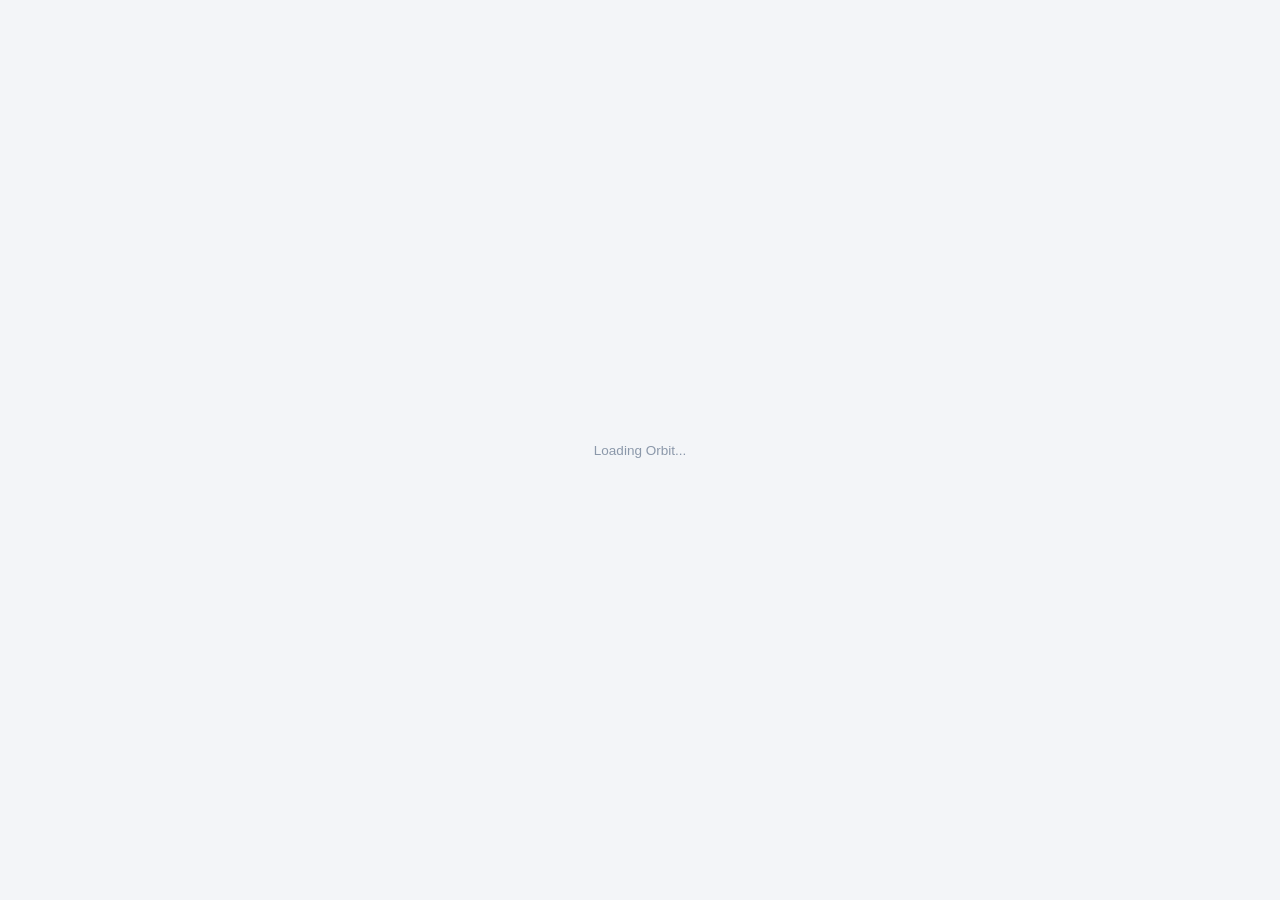
==== index.html @ 37dd054b "Cache: load JS/CSS via per-load timestamp so deploys are never stale The zone Browser Cache TTL puts" ====
<!DOCTYPE html>
<html lang="en">
<head>
  <meta charset="utf-8">
  <meta name="viewport" content="width=device-width, initial-scale=1">
  <title>Orbit - Spacework ERP</title>
  <!-- app.css loaded with a per-load cache-buster (index.html is served no-cache,
       so this always pulls the latest CSS even behind the zone's 4h asset TTL) -->
  <script>document.write('<link rel="stylesheet" href="css/app.css?t=' + Date.now() + '">');</script>
  <script src="https://cdn.jsdelivr.net/npm/@supabase/supabase-js@2"></script>
</head>
<body>
  <div id="root"><div class="boot">Loading Orbit...</div></div>
  <script>
    (function () {
      var t = Date.now();
      var c = document.createElement("script");
      c.src = "config.js?t=" + t;
      c.onload = function () {
        var a = document.createElement("script");
        a.src = "js/app.js?t=" + t;
        document.body.appendChild(a);
      };
      document.body.appendChild(c);
    })();
  </script>
</body>
</html>
---- css/app.css ----
:root{
  --bg:#f3f5f8;--panel:#fff;--panel2:#f7f9fc;--ink:#152030;--ink2:#556172;--ink3:#8b98aa;
  --line:#e4e9f0;--accent:#1f5fbf;--accent2:#0d3b83;--accent-soft:#e8f0fb;
  --good:#1f9d63;--good-s:#e7f6ee;--warn:#c58217;--warn-s:#fbf0da;--bad:#c0392b;--bad-s:#fbe7e5;--slate:#64748b;--slate-s:#eef1f5;
  --mono:"SF Mono","Cascadia Code","Consolas",ui-monospace,monospace;
  --ui:"Segoe UI",-apple-system,BlinkMacSystemFont,"Helvetica Neue",Arial,sans-serif;
  --sh:0 1px 2px rgba(16,32,46,.05),0 8px 22px rgba(16,32,46,.07);
  --app:#7c3aed;--app2:#5b21b6;         /* current app color, set by JS */
}
@media (prefers-color-scheme:dark){:root{
  --bg:#0c1016;--panel:#141a23;--panel2:#0f151d;--ink:#e6ebf2;--ink2:#9db0c4;--ink3:#63718a;
  --line:#232c39;--accent:#5b9bf0;--accent2:#3a6fce;--accent-soft:#15233a;
  --good:#3ec483;--good-s:#112720;--warn:#e0a53a;--warn-s:#291f12;--bad:#e5695b;--bad-s:#2a1513;--slate:#8595a9;--slate-s:#1a212b;
  --sh:0 1px 2px rgba(0,0,0,.3),0 10px 28px rgba(0,0,0,.4);
}}
*{box-sizing:border-box;margin:0;padding:0}
body{font-family:var(--ui);background:var(--bg);color:var(--ink);font-size:13.5px}
.boot{display:grid;place-items:center;height:100vh;color:var(--ink3)}
a{color:var(--accent);text-decoration:none}
button{font-family:inherit}

/* ===== login ===== */
.login{display:grid;place-items:center;min-height:100vh;padding:20px}
.login .card{background:var(--panel);border:1px solid var(--line);border-radius:16px;box-shadow:var(--sh);width:380px;max-width:100%;padding:28px}
.login .logo{width:44px;height:44px;border-radius:12px;background:linear-gradient(135deg,var(--accent),var(--accent2));color:#fff;display:grid;place-items:center;font-weight:800;font-size:20px;margin-bottom:16px}
.login h1{font-size:20px;letter-spacing:-.01em}
.login p.sub{color:var(--ink3);font-size:13px;margin:4px 0 18px}
.login label{font-size:12px;color:var(--ink2);font-weight:600;display:block;margin:12px 0 5px}
.login input{width:100%;padding:10px 12px;border:1px solid var(--line);border-radius:9px;background:var(--panel2);color:var(--ink);font:inherit;font-size:14px}
.login input:focus{outline:none;border-color:var(--accent)}
.login .err{color:var(--bad);font-size:12.5px;margin-top:10px;min-height:16px}
.login .switch{font-size:12.5px;color:var(--ink3);margin-top:14px;text-align:center}
.login .switch a{cursor:pointer}

/* ===== Odoo-style shell ===== */
.o-app{display:grid;grid-template-rows:auto 1fr;height:100vh;overflow:hidden}
.o-navbar{display:flex;align-items:center;height:46px;background:var(--app);color:#fff;padding:0 6px 0 4px;position:relative;z-index:30;box-shadow:0 1px 0 rgba(0,0,0,.08)}
.o-navbar .o-waffle{width:40px;height:46px;display:grid;place-items:center;cursor:pointer;color:#fff;opacity:.95;border:none;background:none}
.o-navbar .o-waffle:hover{background:rgba(255,255,255,.12)}
.o-navbar .o-appname{font-weight:700;font-size:15px;padding:0 12px 0 6px;white-space:nowrap}
.o-menu{display:flex;align-items:stretch;height:100%;gap:0;flex:1;min-width:0;overflow:hidden}
.o-menu .mi{display:flex;align-items:center;gap:5px;height:100%;padding:0 12px;color:#fff;font-size:13.5px;cursor:pointer;white-space:nowrap;border:none;background:none;opacity:.94}
.o-menu .mi:hover{background:rgba(255,255,255,.14);opacity:1}
.o-menu .mi .car{font-size:9px;opacity:.8}
.o-systray{display:flex;align-items:center;gap:6px;margin-left:auto;padding-right:4px}
.o-systray .o-cosel{border:1px solid rgba(255,255,255,.35);background:rgba(255,255,255,.12);color:#fff;border-radius:7px;padding:5px 8px;font:inherit;font-size:12.5px;max-width:200px}
.o-systray .o-cosel option{color:var(--ink)}
.o-ava{width:30px;height:30px;border-radius:50%;background:rgba(255,255,255,.2);color:#fff;display:grid;place-items:center;font-weight:700;font-size:12px;cursor:pointer;border:1px solid rgba(255,255,255,.3)}

/* dropdown menus (app menu + systray) */
.o-dd{position:absolute;top:44px;background:var(--panel);border:1px solid var(--line);border-radius:10px;box-shadow:var(--sh);padding:6px;min-width:210px;z-index:40}
.o-dd .sec{font-size:10.5px;letter-spacing:.08em;text-transform:uppercase;color:var(--ink3);padding:8px 10px 3px;font-weight:700}
.o-dd .it{display:block;width:100%;text-align:left;padding:8px 10px;border-radius:7px;color:var(--ink);font-size:13px;cursor:pointer;border:none;background:none}
.o-dd .it:hover{background:var(--accent-soft);color:var(--accent)}
.o-dd .it.dis{color:var(--ink3);cursor:default}
.o-dd .it.dis:hover{background:none;color:var(--ink3)}
.o-dd .sep{height:1px;background:var(--line);margin:5px 4px}

/* ===== app switcher home ===== */
.o-home{height:100%;overflow:auto;background:var(--bg)}
.o-home-top{display:flex;align-items:center;height:46px;background:var(--panel);border-bottom:1px solid var(--line);padding:0 16px;gap:10px}
.o-home-top .logo{width:26px;height:26px;border-radius:7px;background:linear-gradient(135deg,var(--accent),var(--accent2));color:#fff;display:grid;place-items:center;font-weight:800;font-size:13px}
.o-home-top b{font-size:15px}
.o-grid{display:grid;grid-template-columns:repeat(auto-fill,minmax(132px,1fr));gap:8px 4px;max-width:920px;margin:34px auto;padding:0 20px}
.o-tile{display:flex;flex-direction:column;align-items:center;gap:10px;padding:18px 10px;border-radius:12px;cursor:pointer;text-align:center}
.o-tile:hover{background:var(--panel)}
.o-tile .ic{width:56px;height:56px;border-radius:15px;display:grid;place-items:center;color:#fff;font-size:26px;font-weight:800;box-shadow:var(--sh)}
.o-tile .nm{font-size:13px;font-weight:600;color:var(--ink)}
.o-tile.soon{opacity:.5;cursor:default}
.o-tile.soon:hover{background:none}
.o-tile.soon .nm::after{content:" · soon";color:var(--ink3);font-weight:500}

/* ===== control panel ===== */
.o-view{display:grid;grid-template-rows:auto 1fr;overflow:hidden;height:100%}
.o-cp{display:flex;align-items:center;gap:10px;flex-wrap:wrap;padding:8px 14px;background:var(--panel);border-bottom:1px solid var(--line);min-height:48px}
.o-bc{display:flex;align-items:center;gap:7px;font-size:15px;font-weight:600}
.o-bc .up{color:var(--ink3);font-weight:500;cursor:pointer}
.o-bc .up:hover{color:var(--accent)}
.o-bc .sepc{color:var(--ink3);font-weight:400}
.o-cp .o-new{background:var(--app);border:1px solid var(--app);color:#fff;border-radius:8px;padding:7px 14px;font-weight:600;font-size:13px;cursor:pointer}
.o-cp .o-new:hover{filter:brightness(1.08)}
.o-cp .gap{flex:1}
.o-search{display:flex;align-items:center;gap:6px;background:var(--panel2);border:1px solid var(--line);border-radius:9px;padding:3px 6px 3px 10px;min-width:220px;max-width:440px;flex-wrap:wrap}
.o-search svg{opacity:.5;flex:none}
.o-facet{display:inline-flex;align-items:center;gap:6px;background:var(--accent-soft);color:var(--accent);border-radius:6px;padding:2px 6px;font-size:12px;font-weight:600}
.o-facet .x{cursor:pointer;opacity:.7}
.o-search input{border:none;background:none;color:var(--ink);font:inherit;font-size:13px;padding:5px 2px;flex:1;min-width:80px;outline:none}
.o-filtbtn{display:inline-flex;align-items:center;gap:5px;border:1px solid var(--line);background:var(--panel);color:var(--ink2);border-radius:8px;padding:6px 10px;font-size:12.5px;cursor:pointer;position:relative}
.o-filtbtn:hover{border-color:var(--accent);color:var(--accent)}
.o-pager{display:flex;align-items:center;gap:2px;color:var(--ink2);font-size:12.5px;font-variant-numeric:tabular-nums}
.o-pager button{border:none;background:none;color:var(--ink2);cursor:pointer;padding:4px 6px;border-radius:6px;font-size:14px}
.o-pager button:hover{background:var(--panel2);color:var(--ink)}
.o-vs{display:flex;border:1px solid var(--line);border-radius:8px;overflow:hidden}
.o-vs button{border:none;background:var(--panel);color:var(--ink3);cursor:pointer;padding:6px 9px;font-size:14px;border-left:1px solid var(--line)}
.o-vs button:first-child{border-left:none}
.o-vs button.on{background:var(--accent-soft);color:var(--accent)}

/* ===== list / kanban body ===== */
.o-body{overflow:auto;padding:0}
.o-list{width:100%;border-collapse:collapse;background:var(--panel)}
.o-list th{position:sticky;top:0;background:var(--panel);z-index:1}
.o-list tbody tr{cursor:pointer}
.o-list tbody tr:hover{background:var(--accent-soft)}
.o-grp{background:var(--panel2);font-weight:700;font-size:12px;color:var(--ink2)}
.o-grp td{padding:9px 16px}
.o-grp .cnt{color:var(--ink3);font-weight:500;margin-left:6px}
.o-empty{padding:44px;text-align:center;color:var(--ink3)}
.o-kan{display:grid;grid-template-columns:repeat(auto-fill,minmax(260px,1fr));gap:12px;padding:16px}
.o-card{background:var(--panel);border:1px solid var(--line);border-left:3px solid var(--app);border-radius:10px;padding:13px 15px;box-shadow:var(--sh);cursor:pointer}
.o-card:hover{border-color:var(--accent)}
.o-card .t{font-weight:700;font-size:14px;margin-bottom:3px}
.o-card .r{display:flex;justify-content:space-between;font-size:12.5px;color:var(--ink2);margin-top:5px}

/* ===== form view ===== */
.o-form-bg{overflow:auto;background:var(--bg);padding:16px}
.o-form{max-width:920px;margin:0 auto;background:var(--panel);border:1px solid var(--line);border-radius:12px;box-shadow:var(--sh);overflow:hidden}
.o-statusbar{display:flex;align-items:center;justify-content:space-between;gap:12px;background:var(--panel2);border-bottom:1px solid var(--line);padding:8px 14px}
.o-sb-btns{display:flex;gap:8px;flex-wrap:wrap}
.o-sb-btns button{border:1px solid var(--line);background:var(--panel);color:var(--ink);border-radius:8px;padding:6px 13px;font-weight:600;font-size:13px;cursor:pointer}
.o-sb-btns button.pri{background:var(--app);border-color:var(--app);color:#fff}
.o-sb-btns button.pri:hover{filter:brightness(1.08)}
.o-sb-btns button:hover{border-color:var(--accent)}
.o-stages{display:flex;align-items:center;border:1px solid var(--line);border-radius:8px;overflow:hidden;font-size:12px}
.o-stages .st{padding:6px 14px;color:var(--ink3);background:var(--panel);font-weight:600;border-left:1px solid var(--line)}
.o-stages .st:first-child{border-left:none}
.o-stages .st.on{background:var(--accent-soft);color:var(--accent)}
.o-stages .st.done{color:var(--ink2)}
.o-sheet{padding:22px 26px}
.o-smart{display:flex;gap:10px;flex-wrap:wrap;justify-content:flex-end;margin-bottom:6px}
.o-smart .sb{display:flex;flex-direction:column;align-items:flex-start;border:1px solid var(--line);border-radius:9px;padding:7px 14px;min-width:96px;cursor:pointer;background:var(--panel)}
.o-smart .sb:hover{border-color:var(--accent)}
.o-smart .sb .v{font-weight:700;font-size:15px;font-variant-numeric:tabular-nums}
.o-smart .sb .k{font-size:11.5px;color:var(--ink3)}
.o-ribbon{float:right;background:var(--good-s);color:var(--good);font-weight:800;font-size:12px;letter-spacing:.05em;text-transform:uppercase;padding:5px 12px;border-radius:8px;transform:rotate(2deg)}
.o-ribbon.due{background:var(--warn-s);color:var(--warn)}
.o-title{font-size:26px;font-weight:800;letter-spacing:-.02em;margin:4px 0 18px}
.o-title input{font-size:26px;font-weight:800;border:1px solid var(--line);border-radius:8px;padding:4px 10px;background:var(--panel2);color:var(--ink);width:100%;max-width:360px}
.o-groups{display:grid;grid-template-columns:1fr 1fr;gap:10px 34px;margin-bottom:8px}
.o-fld{display:grid;grid-template-columns:130px 1fr;align-items:center;gap:10px;padding:6px 0;border-bottom:1px dashed var(--line)}
.o-fld label{font-size:12.5px;color:var(--ink2);font-weight:600}
.o-fld .v{font-size:13.5px}
.o-fld input,.o-fld select{width:100%;padding:7px 9px;border:1px solid var(--line);border-radius:8px;background:var(--panel2);color:var(--ink);font:inherit;font-size:13.5px}
.o-fld input:focus,.o-fld select:focus{outline:none;border-color:var(--accent)}
.o-fld input[readonly]{background:transparent;border-color:transparent;padding-left:0}

/* notebook */
.o-nb{margin-top:18px}
.o-nb-tabs{display:flex;gap:2px;border-bottom:2px solid var(--line)}
.o-nb-tabs .tb{padding:9px 16px;cursor:pointer;font-weight:600;font-size:13px;color:var(--ink2);border-bottom:2px solid transparent;margin-bottom:-2px}
.o-nb-tabs .tb:hover{color:var(--ink)}
.o-nb-tabs .tb.on{color:var(--app);border-bottom-color:var(--app)}
.o-nb-pg{padding:14px 2px}
.o-lines{width:100%;border-collapse:collapse}
.o-lines th{font-size:11px;color:var(--ink3);text-transform:uppercase;letter-spacing:.03em;text-align:left;padding:7px 8px;border-bottom:1px solid var(--line)}
.o-lines td{padding:5px 6px;border-bottom:1px solid var(--line);vertical-align:middle}
.o-lines input,.o-lines select{width:100%;padding:6px 7px;border:1px solid transparent;border-radius:7px;background:transparent;color:var(--ink);font:inherit;font-size:13px}
.o-lines input:hover,.o-lines select:hover{border-color:var(--line)}
.o-lines input:focus,.o-lines select:focus{outline:none;border-color:var(--accent);background:var(--panel2)}
.o-lines input.num{text-align:right;font-family:var(--mono)}
.o-lines .del{color:var(--bad);cursor:pointer;border:none;background:none;font-size:16px;line-height:1}
.o-addln{margin-top:8px;color:var(--accent);cursor:pointer;font-size:13px;font-weight:600;background:none;border:none;padding:6px 2px}
.o-tot{display:flex;flex-direction:column;gap:4px;align-items:flex-end;margin-top:12px;font-variant-numeric:tabular-nums}
.o-tot .r{display:flex;gap:26px;font-size:13.5px}
.o-tot .r .k{color:var(--ink2)}
.o-tot .r.tt{font-weight:800;font-size:16px;border-top:1px solid var(--line);padding-top:6px;margin-top:2px}

/* ===== report ===== */
.o-report{max-width:860px;margin:0 auto;background:var(--panel);border:1px solid var(--line);border-radius:12px;box-shadow:var(--sh);padding:22px 26px}
.o-report h1{font-size:20px;letter-spacing:-.01em}
.o-report .sub{color:var(--ink3);font-size:12.5px;margin:3px 0 16px}
.o-rt{width:100%;border-collapse:collapse}
.o-rt td{padding:8px 10px;border-bottom:1px solid var(--line);font-size:13.5px}
.o-rt .sec td{font-weight:700;background:var(--panel2);text-transform:uppercase;font-size:11px;letter-spacing:.04em;color:var(--ink2)}
.o-rt .tot td{font-weight:700;border-top:2px solid var(--line)}
.o-rt .num{font-family:var(--mono);text-align:right;font-variant-numeric:tabular-nums}
.o-rt .cd{color:var(--ink3);font-family:var(--mono);width:70px}

/* ===== reused utilities ===== */
.kpis{display:grid;grid-template-columns:repeat(auto-fit,minmax(170px,1fr));gap:12px;margin-bottom:16px}
.kpi{background:var(--panel);border:1px solid var(--line);border-radius:12px;padding:15px 17px;box-shadow:var(--sh)}
.kpi .l{font-size:12.5px;color:var(--ink2)}
.kpi .n{font-size:23px;font-weight:700;margin-top:6px;font-variant-numeric:tabular-nums}
.card{background:var(--panel);border:1px solid var(--line);border-radius:12px;box-shadow:var(--sh);overflow:hidden}
.card h3{font-size:14px;padding:14px 18px;border-bottom:1px solid var(--line);display:flex;align-items:center;justify-content:space-between}
.num{font-family:var(--mono);font-variant-numeric:tabular-nums;text-align:right}
.muted{color:var(--ink3)}
.badge{display:inline-block;font-size:11px;font-weight:600;padding:2px 8px;border-radius:999px;background:var(--slate-s);color:var(--slate)}
.badge.draft{background:var(--slate-s);color:var(--slate)}
.badge.paid{background:var(--good-s);color:var(--good)}
.badge.partial{background:var(--warn-s);color:var(--warn)}
.badge.unpaid{background:var(--bad-s);color:var(--bad)}
.btn{border:1px solid var(--line);background:var(--panel);color:var(--ink);border-radius:8px;padding:8px 13px;font:inherit;font-weight:600;font-size:13px;cursor:pointer}
.btn:hover{border-color:var(--accent);color:var(--accent)}
.btn.pri{background:var(--app);border-color:var(--app);color:#fff}
.btn.pri:hover{filter:brightness(1.07);color:#fff}
.btn.sm{padding:5px 10px;font-size:12px}

/* dashboard journal cards */
.o-jcards{display:grid;grid-template-columns:repeat(auto-fill,minmax(260px,1fr));gap:14px}
.o-jc{background:var(--panel);border:1px solid var(--line);border-radius:12px;box-shadow:var(--sh);overflow:hidden}
.o-jc .hd{display:flex;align-items:center;justify-content:space-between;padding:12px 16px;background:var(--app);color:#fff}
.o-jc .hd .nm{font-weight:700}
.o-jc .bd{padding:14px 16px}
.o-jc .row{display:flex;justify-content:space-between;font-size:13px;padding:4px 0;color:var(--ink2)}
.o-jc .row b{color:var(--ink);font-variant-numeric:tabular-nums}
.o-jc .lk{display:block;padding:10px 16px;border-top:1px solid var(--line);color:var(--accent);font-size:13px;font-weight:600;cursor:pointer}
.o-jc .lk:hover{background:var(--panel2)}

/* toast */
.toast{position:fixed;bottom:18px;left:50%;transform:translateX(-50%);background:var(--ink);color:var(--bg);padding:10px 16px;border-radius:9px;font-size:13px;box-shadow:var(--sh);z-index:60;opacity:0;transition:opacity .2s}
.toast.on{opacity:1}

@media(max-width:820px){
  .o-menu{overflow-x:auto}
  .o-groups{grid-template-columns:1fr}
  .o-form,.o-report{border-radius:0}
}

/* print / pdf invoice */
.o-print{display:none}
.pinv{max-width:720px;margin:0 auto;color:#111;background:#fff;padding:30px;font-size:13px;font-family:var(--ui)}
.pinv .phead{display:flex;justify-content:space-between;align-items:flex-start;border-bottom:2px solid #111;padding-bottom:14px}
.pinv .pname{font-size:20px;font-weight:800}
.pinv .pmuted{color:#555;font-size:12px;margin-top:4px}
.pinv .pdoc{text-align:right}
.pinv .pdt{font-size:22px;font-weight:800;letter-spacing:.02em;text-transform:uppercase;color:#333}
.pinv .pnum{color:#555;margin-top:4px}
.pinv .pmeta{display:flex;justify-content:space-between;margin:18px 0}
.pinv .pl{font-size:10.5px;text-transform:uppercase;letter-spacing:.05em;color:#888;font-weight:700}
.pinv .pv{font-size:13.5px;font-weight:600}
.pinv .ptab{width:100%;border-collapse:collapse;margin-top:8px}
.pinv .ptab th{text-align:left;font-size:11px;text-transform:uppercase;color:#666;border-bottom:1px solid #999;padding:8px}
.pinv .ptab td{padding:8px;border-bottom:1px solid #e2e2e2}
.pinv .ptab .r{text-align:right}
.pinv .psum{margin-left:auto;width:280px;margin-top:14px}
.pinv .psum .pr{display:flex;justify-content:space-between;padding:5px 0}
.pinv .psum .ptt{font-weight:800;font-size:16px;border-top:2px solid #111;margin-top:4px;padding-top:8px}
.pinv .pfoot{margin-top:30px;border-top:1px solid #ddd;padding-top:10px;color:#888;font-size:11px;text-align:center}
@page{margin:14mm}
@media print{
  body.printing > #root{display:none !important}
  body.printing .o-print{display:block !important}
  body.printing .toast{display:none !important}
}
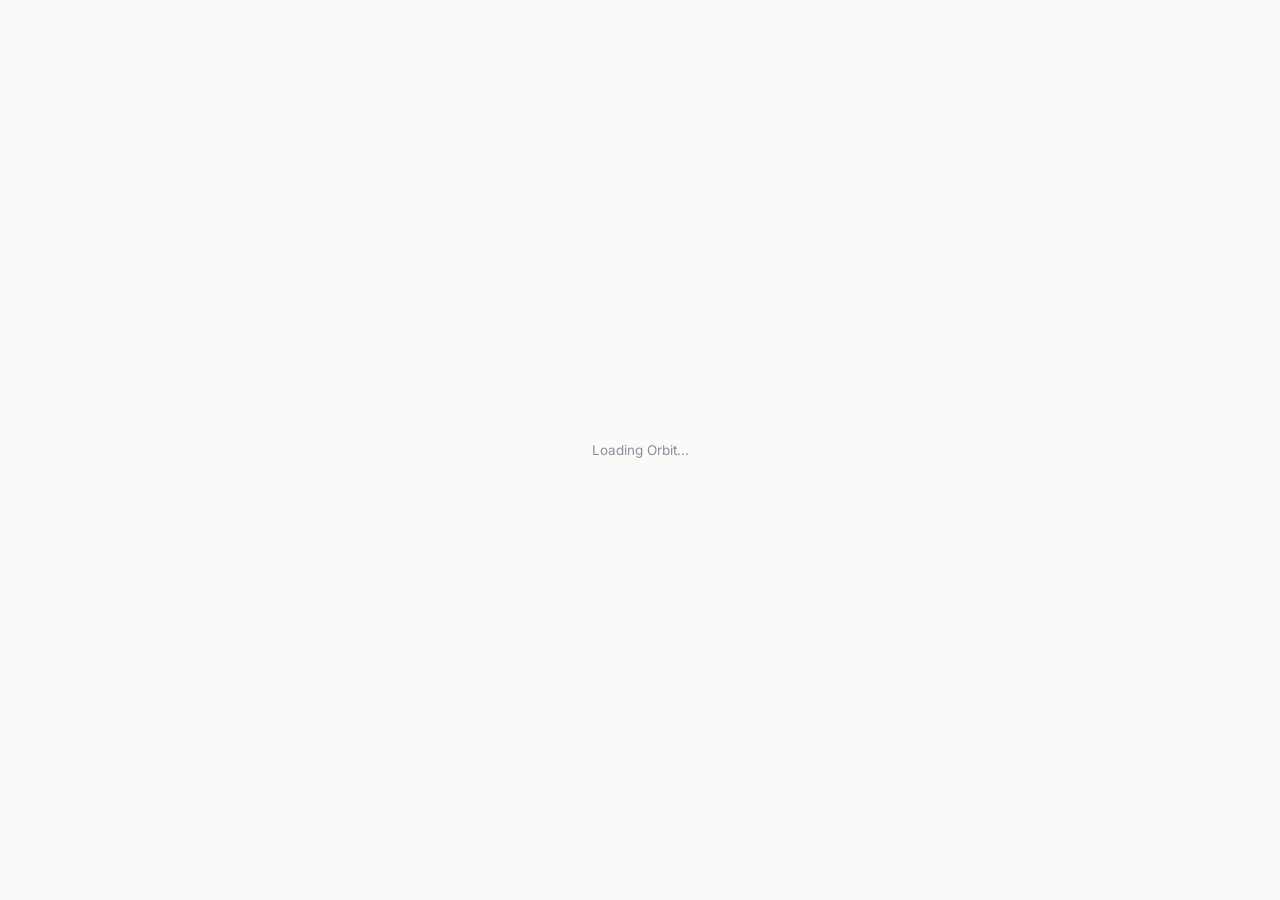
==== commit 023d4b0b: "Brand unification: Space Work theme (default) matching spacework.ai - paper bg, #0A66FF accent, dark" ====
--- a/index.html
+++ b/index.html
@@ -4,6 +4,9 @@
   <meta charset="utf-8">
   <meta name="viewport" content="width=device-width, initial-scale=1">
   <title>Orbit - Spacework ERP</title>
+  <link rel="preconnect" href="https://fonts.googleapis.com">
+  <link rel="preconnect" href="https://fonts.gstatic.com" crossorigin>
+  <link href="https://fonts.googleapis.com/css2?family=Inter:wght@400;500;600;700&family=Space+Grotesk:wght@500;600;700&family=Nunito:wght@400;600;700;800&family=Lora:ital,wght@0,400;0,600;0,700;1,400&display=swap" rel="stylesheet">
   <!-- app.css loaded with a per-load cache-buster (index.html is served no-cache,
        so this always pulls the latest CSS even behind the zone's 4h asset TTL) -->
   <script>document.write('<link rel="stylesheet" href="css/app.css?t=' + Date.now() + '">');</script>
--- a/css/app.css
+++ b/css/app.css
@@ -1,18 +1,61 @@
 :root{
-  --bg:#f3f5f8;--panel:#fff;--panel2:#f7f9fc;--ink:#152030;--ink2:#556172;--ink3:#8b98aa;
-  --line:#e4e9f0;--accent:#1f5fbf;--accent2:#0d3b83;--accent-soft:#e8f0fb;
-  --good:#1f9d63;--good-s:#e7f6ee;--warn:#c58217;--warn-s:#fbf0da;--bad:#c0392b;--bad-s:#fbe7e5;--slate:#64748b;--slate-s:#eef1f5;
+  /* Space Work brand palette (matches spacework.ai) */
+  --bg:#fbfaf8;--panel:#ffffff;--panel2:#f1eee8;--ink:#14161a;--ink2:#5b6472;--ink3:#8a909b;
+  --line:#e4e0d8;--accent:#0a66ff;--accent2:#0a4bc0;--accent-soft:#e8f0ff;
+  --good:#1f9d63;--good-s:#e7f6ee;--warn:#c58217;--warn-s:#fbf0da;--bad:#c0392b;--bad-s:#fbe7e5;--slate:#5b6472;--slate-s:#f1eee8;
   --mono:"SF Mono","Cascadia Code","Consolas",ui-monospace,monospace;
-  --ui:"Segoe UI",-apple-system,BlinkMacSystemFont,"Helvetica Neue",Arial,sans-serif;
-  --sh:0 1px 2px rgba(16,32,46,.05),0 8px 22px rgba(16,32,46,.07);
-  --app:#7c3aed;--app2:#5b21b6;         /* current app color, set by JS */
-}
-@media (prefers-color-scheme:dark){:root{
+  --ui:"Inter",system-ui,-apple-system,"Segoe UI",Roboto,sans-serif;
+  --brand:"Space Grotesk","Inter","Segoe UI",sans-serif;
+  --sh:0 1px 2px rgba(20,22,26,.05),0 14px 40px -20px rgba(20,22,26,.22);
+  --app:#14161a;--app2:#22262e;         /* brand navbar; per-app color set by JS on some themes */
+}
+/* auto dark only when the user hasn't picked an explicit theme (System) */
+@media (prefers-color-scheme:dark){:root:not([data-theme]){
   --bg:#0c1016;--panel:#141a23;--panel2:#0f151d;--ink:#e6ebf2;--ink2:#9db0c4;--ink3:#63718a;
   --line:#232c39;--accent:#5b9bf0;--accent2:#3a6fce;--accent-soft:#15233a;
   --good:#3ec483;--good-s:#112720;--warn:#e0a53a;--warn-s:#291f12;--bad:#e5695b;--bad-s:#2a1513;--slate:#8595a9;--slate-s:#1a212b;
   --sh:0 1px 2px rgba(0,0,0,.3),0 10px 28px rgba(0,0,0,.4);
 }}
+/* ===== preset themes (chosen in Settings > Appearance) ===== */
+:root[data-theme="dark"]{
+  --bg:#0c1016;--panel:#141a23;--panel2:#0f151d;--ink:#e6ebf2;--ink2:#9db0c4;--ink3:#63718a;
+  --line:#232c39;--accent:#5b9bf0;--accent2:#3a6fce;--accent-soft:#15233a;
+  --good:#3ec483;--good-s:#112720;--warn:#e0a53a;--warn-s:#291f12;--bad:#e5695b;--bad-s:#2a1513;--slate:#8595a9;--slate-s:#1a212b;
+  --sh:0 1px 2px rgba(0,0,0,.3),0 10px 28px rgba(0,0,0,.4);
+}
+:root[data-theme="corporate"]{
+  --bg:#eef1f5;--panel:#ffffff;--panel2:#f5f7fa;--ink:#1a2432;--ink2:#4a5768;--ink3:#8793a4;
+  --line:#dde3ec;--accent:#1f4e79;--accent2:#15385a;--accent-soft:#e6edf5;
+  --good:#1f8f5f;--good-s:#e7f4ee;--warn:#b3781a;--warn-s:#f8efdc;--bad:#b23b34;--bad-s:#f7e6e4;--slate:#64748b;--slate-s:#eceff3;
+  --app:#1f4e79;--app2:#15385a;--sh:0 1px 2px rgba(16,32,46,.06),0 8px 22px rgba(16,32,46,.08);
+}
+:root[data-theme="colorful"]{
+  --bg:#f6f4ff;--panel:#ffffff;--panel2:#f3f0fd;--ink:#241a3a;--ink2:#5b5177;--ink3:#8b82a8;
+  --line:#e7e1f7;--accent:#7c3aed;--accent2:#6d28d9;--accent-soft:#efe9fe;
+  --good:#12a150;--good-s:#e4f6ea;--warn:#d97706;--warn-s:#fbeede;--bad:#e11d48;--bad-s:#fbe4ea;--slate:#7c6f9c;--slate-s:#efeaf8;
+  --sh:0 1px 2px rgba(60,40,90,.06),0 10px 26px rgba(80,50,120,.12);
+}
+:root[data-theme="blue"]{
+  --bg:#eef4fc;--panel:#ffffff;--panel2:#f2f7fd;--ink:#12233b;--ink2:#425571;--ink3:#7d90ab;
+  --line:#dbe6f4;--accent:#2563eb;--accent2:#1d4ed8;--accent-soft:#e2ecfd;
+  --good:#1f9d63;--good-s:#e7f6ee;--warn:#c07d17;--warn-s:#f9efda;--bad:#c0392b;--bad-s:#fae7e4;--slate:#5a7093;--slate-s:#e8eef6;
+  --app:#2563eb;--app2:#1d4ed8;--sh:0 1px 2px rgba(20,50,90,.06),0 8px 22px rgba(20,60,120,.10);
+}
+:root[data-theme="pink"]{
+  --bg:#fdf2f7;--panel:#ffffff;--panel2:#fcf1f6;--ink:#3a1f2c;--ink2:#6e4f5e;--ink3:#a8889a;
+  --line:#f5dbe7;--accent:#db2777;--accent2:#be185d;--accent-soft:#fce7f0;
+  --good:#1f9d63;--good-s:#e7f6ee;--warn:#c07d17;--warn-s:#f9efda;--bad:#c0392b;--bad-s:#fae7e4;--slate:#9a7787;--slate-s:#f5e9ef;
+  --app:#db2777;--app2:#be185d;--sh:0 1px 2px rgba(90,20,50,.06),0 8px 22px rgba(150,30,90,.10);
+}
+:root[data-theme="spacework"]{
+  --bg:#fbfaf8;--panel:#ffffff;--panel2:#f1eee8;--ink:#14161a;--ink2:#5b6472;--ink3:#8a909b;
+  --line:#e4e0d8;--accent:#0a66ff;--accent2:#0a4bc0;--accent-soft:#e8f0ff;
+  --good:#1f9d63;--good-s:#e7f6ee;--warn:#c58217;--warn-s:#fbf0da;--bad:#c0392b;--bad-s:#fbe7e5;--slate:#5b6472;--slate-s:#f1eee8;
+  --app:#14161a;--app2:#22262e;--sh:0 1px 2px rgba(20,22,26,.05),0 14px 40px -20px rgba(20,22,26,.22);
+}
+/* brand headings (Space Grotesk) */
+.o-appname,.o-brand,.o-title,.o-home-top b,.o-report h1,.login h1{font-family:var(--brand);letter-spacing:-.01em}
+.o-title input{font-family:var(--brand)}
 *{box-sizing:border-box;margin:0;padding:0}
 body{font-family:var(--ui);background:var(--bg);color:var(--ink);font-size:13.5px}
 .boot{display:grid;place-items:center;height:100vh;color:var(--ink3)}
@@ -22,7 +65,11 @@
 /* ===== login ===== */
 .login{display:grid;place-items:center;min-height:100vh;padding:20px}
 .login .card{background:var(--panel);border:1px solid var(--line);border-radius:16px;box-shadow:var(--sh);width:380px;max-width:100%;padding:28px}
-.login .logo{width:44px;height:44px;border-radius:12px;background:linear-gradient(135deg,var(--accent),var(--accent2));color:#fff;display:grid;place-items:center;font-weight:800;font-size:20px;margin-bottom:16px}
+.login .logo{width:44px;height:44px;border-radius:12px;background:linear-gradient(135deg,var(--accent),var(--accent2));color:#fff;display:grid;place-items:center;font-weight:800;font-size:20px;margin-bottom:16px;font-family:var(--brand)}
+.login .brandrow{display:flex;align-items:center;gap:12px;margin-bottom:18px}
+.login .brandrow .logo{margin-bottom:0}
+.login .wm{font-family:var(--brand);font-weight:700;font-size:18px;line-height:1.15;color:var(--ink)}
+.login .wm span{display:block;font-family:var(--ui);font-weight:600;font-size:12px;color:var(--accent);letter-spacing:.02em;margin-top:1px}
 .login h1{font-size:20px;letter-spacing:-.01em}
 .login p.sub{color:var(--ink3);font-size:13px;margin:4px 0 18px}
 .login label{font-size:12px;color:var(--ink2);font-weight:600;display:block;margin:12px 0 5px}
@@ -96,11 +143,13 @@
 .o-vs button.on{background:var(--accent-soft);color:var(--accent)}
 
 /* ===== list / kanban body ===== */
-.o-body{overflow:auto;padding:0}
+.o-body{overflow:auto;padding:0;background:var(--panel)}
 .o-list{width:100%;border-collapse:collapse;background:var(--panel)}
-.o-list th{position:sticky;top:0;background:var(--panel);z-index:1}
-.o-list tbody tr{cursor:pointer}
+.o-list th{position:sticky;top:0;background:var(--panel2);z-index:1;box-shadow:0 1px 0 var(--line)}
+.o-list td{padding:11px 16px}
+.o-list tbody tr{cursor:pointer;transition:background .08s}
 .o-list tbody tr:hover{background:var(--accent-soft)}
+.o-list tbody tr:last-child td{border-bottom:1px solid var(--line)}
 .o-grp{background:var(--panel2);font-weight:700;font-size:12px;color:var(--ink2)}
 .o-grp td{padding:9px 16px}
 .o-grp .cnt{color:var(--ink3);font-weight:500;margin-left:6px}
@@ -136,9 +185,10 @@
 .o-title{font-size:26px;font-weight:800;letter-spacing:-.02em;margin:4px 0 18px}
 .o-title input{font-size:26px;font-weight:800;border:1px solid var(--line);border-radius:8px;padding:4px 10px;background:var(--panel2);color:var(--ink);width:100%;max-width:360px}
 .o-groups{display:grid;grid-template-columns:1fr 1fr;gap:10px 34px;margin-bottom:8px}
-.o-fld{display:grid;grid-template-columns:130px 1fr;align-items:center;gap:10px;padding:6px 0;border-bottom:1px dashed var(--line)}
-.o-fld label{font-size:12.5px;color:var(--ink2);font-weight:600}
-.o-fld .v{font-size:13.5px}
+.o-fld{display:grid;grid-template-columns:180px 1fr;align-items:start;gap:14px;padding:9px 0;border-bottom:1px dashed var(--line)}
+.o-fld .lbl label{font-size:12.5px;color:var(--ink2);font-weight:600;display:block}
+.o-fld .lbl .d{display:block;font-size:11px;color:var(--ink3);font-weight:400;margin-top:2px;line-height:1.35}
+.o-fld .v{font-size:13.5px;padding-top:1px}
 .o-fld input,.o-fld select{width:100%;padding:7px 9px;border:1px solid var(--line);border-radius:8px;background:var(--panel2);color:var(--ink);font:inherit;font-size:13.5px}
 .o-fld input:focus,.o-fld select:focus{outline:none;border-color:var(--accent)}
 .o-fld input[readonly]{background:transparent;border-color:transparent;padding-left:0}
@@ -242,3 +292,37 @@
   body.printing .o-print{display:block !important}
   body.printing .toast{display:none !important}
 }
+
+/* modal / sheet dialogs (email compose, register payment, exchange rate) */
+.modal{position:fixed;inset:0;background:rgba(8,12,20,.55);display:none;place-items:center;z-index:60;padding:20px}
+.modal.on{display:grid}
+.sheet{background:var(--panel);border:1px solid var(--line);border-radius:14px;box-shadow:var(--sh);width:440px;max-width:100%;max-height:92vh;overflow:hidden;display:flex;flex-direction:column}
+.sheet.wide{width:760px}
+.sheet h3{padding:15px 18px;border-bottom:1px solid var(--line);font-size:15px;font-weight:700;flex:none}
+.form{padding:16px 18px;display:grid;gap:12px;overflow:auto}
+.form label{font-size:12px;color:var(--ink2);font-weight:600;display:block;margin-bottom:5px}
+.form .fd{font-size:11px;color:var(--ink3);margin:-2px 0 6px;line-height:1.35}
+.form input,.form select,.form textarea{width:100%;padding:9px 11px;border:1px solid var(--line);border-radius:9px;background:var(--panel2);color:var(--ink);font:inherit;font-size:13.5px}
+.form textarea{resize:vertical;min-height:56px;line-height:1.45}
+.form input:focus,.form select:focus,.form textarea:focus{outline:none;border-color:var(--accent)}
+.form .row2{display:grid;grid-template-columns:1fr 1fr;gap:12px}
+.foot{padding:13px 18px;border-top:1px solid var(--line);display:flex;justify-content:flex-end;gap:10px;flex:none}
+@media(max-width:820px){.sheet.wide{width:100%}.form .row2{grid-template-columns:1fr}}
+
+/* ===== Appearance (theme) settings ===== */
+.appr{max-width:840px;margin:0 auto}
+.appr h3{font-size:12px;text-transform:uppercase;letter-spacing:.05em;color:var(--ink3);margin:22px 0 10px;font-weight:700}
+.appr h3:first-child{margin-top:4px}
+.appr .themes{display:grid;grid-template-columns:repeat(auto-fill,minmax(158px,1fr));gap:12px}
+.appr .th{border:2px solid var(--line);border-radius:12px;overflow:hidden;cursor:pointer;background:var(--panel);box-shadow:var(--sh);transition:border-color .1s}
+.appr .th:hover{border-color:var(--ink3)}
+.appr .th.on{border-color:var(--accent)}
+.appr .th .sw{height:52px;display:flex}
+.appr .th .sw i{flex:1}
+.appr .th .nm{padding:9px 12px;font-size:13.5px;font-weight:600;display:flex;justify-content:space-between;align-items:center;color:var(--ink)}
+.appr .th.on .nm{color:var(--accent)}
+.appr .opts{display:flex;flex-wrap:wrap;gap:9px}
+.appr .opt{border:1px solid var(--line);background:var(--panel);border-radius:9px;padding:9px 16px;cursor:pointer;font-size:13.5px;font-weight:600;color:var(--ink2)}
+.appr .opt:hover{border-color:var(--ink3);color:var(--ink)}
+.appr .opt.on{border-color:var(--accent);background:var(--accent-soft);color:var(--accent)}
+.appr .hint{font-size:12.5px;color:var(--ink3);margin-top:6px}
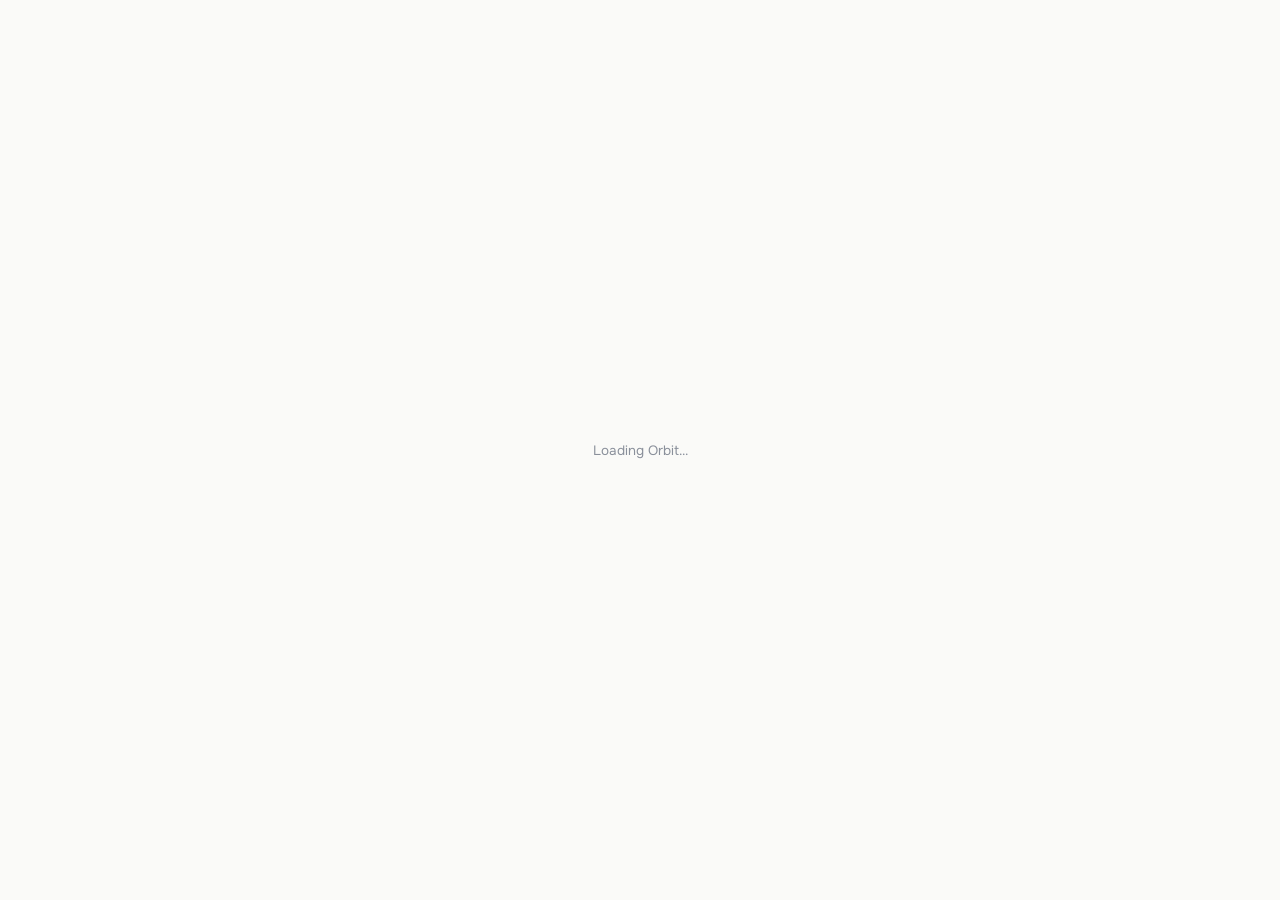
==== commit 441bc8f3: "Orbit brand system in the app: Onest + JetBrains Mono, Orbit Blue (#2F6BFF) reserved for actions/AI," ====
--- a/index.html
+++ b/index.html
@@ -6,7 +6,7 @@
   <title>Orbit - Spacework ERP</title>
   <link rel="preconnect" href="https://fonts.googleapis.com">
   <link rel="preconnect" href="https://fonts.gstatic.com" crossorigin>
-  <link href="https://fonts.googleapis.com/css2?family=Inter:wght@400;500;600;700&family=Space+Grotesk:wght@500;600;700&family=Nunito:wght@400;600;700;800&family=Lora:ital,wght@0,400;0,600;0,700;1,400&display=swap" rel="stylesheet">
+  <link href="https://fonts.googleapis.com/css2?family=Onest:wght@400;500;600;700;800&family=JetBrains+Mono:wght@400;500&family=Nunito:wght@400;600;700;800&family=Lora:ital,wght@0,400;0,600;0,700;1,400&display=swap" rel="stylesheet">
   <!-- app.css loaded with a per-load cache-buster (index.html is served no-cache,
        so this always pulls the latest CSS even behind the zone's 4h asset TTL) -->
   <script>document.write('<link rel="stylesheet" href="css/app.css?t=' + Date.now() + '">');</script>
--- a/css/app.css
+++ b/css/app.css
@@ -1,26 +1,26 @@
 :root{
   /* Space Work brand palette (matches spacework.ai) */
-  --bg:#fbfaf8;--panel:#ffffff;--panel2:#f1eee8;--ink:#14161a;--ink2:#5b6472;--ink3:#8a909b;
-  --line:#e4e0d8;--accent:#0a66ff;--accent2:#0a4bc0;--accent-soft:#e8f0ff;
-  --good:#1f9d63;--good-s:#e7f6ee;--warn:#c58217;--warn-s:#fbf0da;--bad:#c0392b;--bad-s:#fbe7e5;--slate:#5b6472;--slate-s:#f1eee8;
-  --mono:"SF Mono","Cascadia Code","Consolas",ui-monospace,monospace;
-  --ui:"Inter",system-ui,-apple-system,"Segoe UI",Roboto,sans-serif;
-  --brand:"Space Grotesk","Inter","Segoe UI",sans-serif;
-  --sh:0 1px 2px rgba(20,22,26,.05),0 14px 40px -20px rgba(20,22,26,.22);
-  --app:#14161a;--app2:#22262e;         /* brand navbar; per-app color set by JS on some themes */
+  --bg:#fafaf8;--panel:#ffffff;--panel2:#f1eee8;--ink:#16171c;--ink2:#55565c;--ink3:#8a909b;
+  --line:#e4e0d8;--accent:#2f6bff;--accent2:#1f4fd6;--accent-soft:#e9eeff;
+  --good:#0ea66f;--good-s:#e4f6ee;--warn:#c58217;--warn-s:#fbf0da;--bad:#f4573d;--bad-s:#fdeae6;--slate:#55565c;--slate-s:#f1eee8;
+  --mono:"JetBrains Mono","SF Mono","Cascadia Code","Consolas",ui-monospace,monospace;
+  --ui:"Onest",system-ui,-apple-system,"Segoe UI",Roboto,sans-serif;
+  --brand:"Onest","Segoe UI",sans-serif;
+  --sh:0 1px 2px rgba(22,23,28,.05),0 14px 40px -20px rgba(22,23,28,.22);
+  --app:#16171c;--app2:#24252c;         /* Orbit ink navbar (brand: ink + paper, blue reserved for AI/actions) */
 }
 /* auto dark only when the user hasn't picked an explicit theme (System) */
 @media (prefers-color-scheme:dark){:root:not([data-theme]){
-  --bg:#0c1016;--panel:#141a23;--panel2:#0f151d;--ink:#e6ebf2;--ink2:#9db0c4;--ink3:#63718a;
-  --line:#232c39;--accent:#5b9bf0;--accent2:#3a6fce;--accent-soft:#15233a;
-  --good:#3ec483;--good-s:#112720;--warn:#e0a53a;--warn-s:#291f12;--bad:#e5695b;--bad-s:#2a1513;--slate:#8595a9;--slate-s:#1a212b;
+  --bg:#0c0d12;--panel:#16181f;--panel2:#101219;--ink:#e6ebf2;--ink2:#9a9ba2;--ink3:#63718a;
+  --line:#262832;--accent:#6f9bff;--accent2:#3f6fe0;--accent-soft:#18243f;
+  --good:#3ec483;--good-s:#112720;--warn:#e0a53a;--warn-s:#291f12;--bad:#f4573d;--bad-s:#2a1513;--slate:#8595a9;--slate-s:#1a212b;
   --sh:0 1px 2px rgba(0,0,0,.3),0 10px 28px rgba(0,0,0,.4);
 }}
 /* ===== preset themes (chosen in Settings > Appearance) ===== */
 :root[data-theme="dark"]{
-  --bg:#0c1016;--panel:#141a23;--panel2:#0f151d;--ink:#e6ebf2;--ink2:#9db0c4;--ink3:#63718a;
-  --line:#232c39;--accent:#5b9bf0;--accent2:#3a6fce;--accent-soft:#15233a;
-  --good:#3ec483;--good-s:#112720;--warn:#e0a53a;--warn-s:#291f12;--bad:#e5695b;--bad-s:#2a1513;--slate:#8595a9;--slate-s:#1a212b;
+  --bg:#0c0d12;--panel:#16181f;--panel2:#101219;--ink:#e6ebf2;--ink2:#9a9ba2;--ink3:#63718a;
+  --line:#262832;--accent:#6f9bff;--accent2:#3f6fe0;--accent-soft:#18243f;
+  --good:#3ec483;--good-s:#112720;--warn:#e0a53a;--warn-s:#291f12;--bad:#f4573d;--bad-s:#2a1513;--slate:#8595a9;--slate-s:#1a212b;
   --sh:0 1px 2px rgba(0,0,0,.3),0 10px 28px rgba(0,0,0,.4);
 }
 :root[data-theme="corporate"]{
@@ -48,10 +48,10 @@
   --app:#db2777;--app2:#be185d;--sh:0 1px 2px rgba(90,20,50,.06),0 8px 22px rgba(150,30,90,.10);
 }
 :root[data-theme="spacework"]{
-  --bg:#fbfaf8;--panel:#ffffff;--panel2:#f1eee8;--ink:#14161a;--ink2:#5b6472;--ink3:#8a909b;
-  --line:#e4e0d8;--accent:#0a66ff;--accent2:#0a4bc0;--accent-soft:#e8f0ff;
-  --good:#1f9d63;--good-s:#e7f6ee;--warn:#c58217;--warn-s:#fbf0da;--bad:#c0392b;--bad-s:#fbe7e5;--slate:#5b6472;--slate-s:#f1eee8;
-  --app:#14161a;--app2:#22262e;--sh:0 1px 2px rgba(20,22,26,.05),0 14px 40px -20px rgba(20,22,26,.22);
+  --bg:#fafaf8;--panel:#ffffff;--panel2:#f1eee8;--ink:#16171c;--ink2:#55565c;--ink3:#8a909b;
+  --line:#e4e0d8;--accent:#2f6bff;--accent2:#1f4fd6;--accent-soft:#e9eeff;
+  --good:#0ea66f;--good-s:#e4f6ee;--warn:#c58217;--warn-s:#fbf0da;--bad:#f4573d;--bad-s:#fdeae6;--slate:#55565c;--slate-s:#f1eee8;
+  --app:#16171c;--app2:#24252c;--sh:0 1px 2px rgba(22,23,28,.05),0 14px 40px -20px rgba(22,23,28,.22);
 }
 /* brand headings (Space Grotesk) */
 .o-appname,.o-brand,.o-title,.o-home-top b,.o-report h1,.login h1{font-family:var(--brand);letter-spacing:-.01em}
@@ -65,7 +65,8 @@
 /* ===== login ===== */
 .login{display:grid;place-items:center;min-height:100vh;padding:20px}
 .login .card{background:var(--panel);border:1px solid var(--line);border-radius:16px;box-shadow:var(--sh);width:380px;max-width:100%;padding:28px}
-.login .logo{width:44px;height:44px;border-radius:12px;background:linear-gradient(135deg,var(--accent),var(--accent2));color:#fff;display:grid;place-items:center;font-weight:800;font-size:20px;margin-bottom:16px;font-family:var(--brand)}
+.login .logo{width:46px;height:46px;border-radius:13px;background:#16171c;display:grid;place-items:center;margin-bottom:16px}
+.login .logo svg{width:30px;height:30px;display:block}
 .login .brandrow{display:flex;align-items:center;gap:12px;margin-bottom:18px}
 .login .brandrow .logo{margin-bottom:0}
 .login .wm{font-family:var(--brand);font-weight:700;font-size:18px;line-height:1.15;color:var(--ink)}
@@ -84,7 +85,9 @@
 .o-navbar{display:flex;align-items:center;height:46px;background:var(--app);color:#fff;padding:0 6px 0 4px;position:relative;z-index:30;box-shadow:0 1px 0 rgba(0,0,0,.08)}
 .o-navbar .o-waffle{width:40px;height:46px;display:grid;place-items:center;cursor:pointer;color:#fff;opacity:.95;border:none;background:none}
 .o-navbar .o-waffle:hover{background:rgba(255,255,255,.12)}
-.o-navbar .o-appname{font-weight:700;font-size:15px;padding:0 12px 0 6px;white-space:nowrap}
+.o-navbar .o-brandmark{display:grid;place-items:center;width:28px;height:46px;flex:none}
+.o-navbar .o-brandmark svg{width:20px;height:20px;display:block}
+.o-navbar .o-appname{font-weight:700;font-size:15px;padding:0 12px 0 8px;white-space:nowrap}
 .o-menu{display:flex;align-items:stretch;height:100%;gap:0;flex:1;min-width:0;overflow:hidden}
 .o-menu .mi{display:flex;align-items:center;gap:5px;height:100%;padding:0 12px;color:#fff;font-size:13.5px;cursor:pointer;white-space:nowrap;border:none;background:none;opacity:.94}
 .o-menu .mi:hover{background:rgba(255,255,255,.14);opacity:1}
@@ -106,7 +109,8 @@
 /* ===== app switcher home ===== */
 .o-home{height:100%;overflow:auto;background:var(--bg)}
 .o-home-top{display:flex;align-items:center;height:46px;background:var(--panel);border-bottom:1px solid var(--line);padding:0 16px;gap:10px}
-.o-home-top .logo{width:26px;height:26px;border-radius:7px;background:linear-gradient(135deg,var(--accent),var(--accent2));color:#fff;display:grid;place-items:center;font-weight:800;font-size:13px}
+.o-home-top .logo{width:28px;height:28px;border-radius:8px;background:#16171c;display:grid;place-items:center}
+.o-home-top .logo svg{width:19px;height:19px;display:block}
 .o-home-top b{font-size:15px}
 .o-grid{display:grid;grid-template-columns:repeat(auto-fill,minmax(132px,1fr));gap:8px 4px;max-width:920px;margin:34px auto;padding:0 20px}
 .o-tile{display:flex;flex-direction:column;align-items:center;gap:10px;padding:18px 10px;border-radius:12px;cursor:pointer;text-align:center}
@@ -124,7 +128,7 @@
 .o-bc .up{color:var(--ink3);font-weight:500;cursor:pointer}
 .o-bc .up:hover{color:var(--accent)}
 .o-bc .sepc{color:var(--ink3);font-weight:400}
-.o-cp .o-new{background:var(--app);border:1px solid var(--app);color:#fff;border-radius:8px;padding:7px 14px;font-weight:600;font-size:13px;cursor:pointer}
+.o-cp .o-new{background:var(--accent);border:1px solid var(--accent);color:#fff;border-radius:8px;padding:7px 14px;font-weight:600;font-size:13px;cursor:pointer}
 .o-cp .o-new:hover{filter:brightness(1.08)}
 .o-cp .gap{flex:1}
 .o-search{display:flex;align-items:center;gap:6px;background:var(--panel2);border:1px solid var(--line);border-radius:9px;padding:3px 6px 3px 10px;min-width:220px;max-width:440px;flex-wrap:wrap}
@@ -166,7 +170,7 @@
 .o-statusbar{display:flex;align-items:center;justify-content:space-between;gap:12px;background:var(--panel2);border-bottom:1px solid var(--line);padding:8px 14px}
 .o-sb-btns{display:flex;gap:8px;flex-wrap:wrap}
 .o-sb-btns button{border:1px solid var(--line);background:var(--panel);color:var(--ink);border-radius:8px;padding:6px 13px;font-weight:600;font-size:13px;cursor:pointer}
-.o-sb-btns button.pri{background:var(--app);border-color:var(--app);color:#fff}
+.o-sb-btns button.pri{background:var(--accent);border-color:var(--accent);color:#fff}
 .o-sb-btns button.pri:hover{filter:brightness(1.08)}
 .o-sb-btns button:hover{border-color:var(--accent)}
 .o-stages{display:flex;align-items:center;border:1px solid var(--line);border-radius:8px;overflow:hidden;font-size:12px}
@@ -198,7 +202,7 @@
 .o-nb-tabs{display:flex;gap:2px;border-bottom:2px solid var(--line)}
 .o-nb-tabs .tb{padding:9px 16px;cursor:pointer;font-weight:600;font-size:13px;color:var(--ink2);border-bottom:2px solid transparent;margin-bottom:-2px}
 .o-nb-tabs .tb:hover{color:var(--ink)}
-.o-nb-tabs .tb.on{color:var(--app);border-bottom-color:var(--app)}
+.o-nb-tabs .tb.on{color:var(--accent);border-bottom-color:var(--accent)}
 .o-nb-pg{padding:14px 2px}
 .o-lines{width:100%;border-collapse:collapse}
 .o-lines th{font-size:11px;color:var(--ink3);text-transform:uppercase;letter-spacing:.03em;text-align:left;padding:7px 8px;border-bottom:1px solid var(--line)}
@@ -216,6 +220,12 @@
 
 /* ===== report ===== */
 .o-report{max-width:860px;margin:0 auto;background:var(--panel);border:1px solid var(--line);border-radius:12px;box-shadow:var(--sh);padding:22px 26px}
+.o-report.wide{max-width:1120px}
+.o-rt-wrap{overflow-x:auto;-webkit-overflow-scrolling:touch}
+.o-rt-wrap .o-rt{min-width:720px}
+.o-roster th{text-align:center;padding:7px 6px;font-size:12px}
+.o-roster td{text-align:center;vertical-align:middle}
+.o-roster select{width:100%;min-width:64px;padding:5px 4px;border:1px solid var(--line);border-radius:7px;background:var(--panel2);color:var(--ink);font:inherit}
 .o-report h1{font-size:20px;letter-spacing:-.01em}
 .o-report .sub{color:var(--ink3);font-size:12.5px;margin:3px 0 16px}
 .o-rt{width:100%;border-collapse:collapse}
@@ -241,7 +251,7 @@
 .badge.unpaid{background:var(--bad-s);color:var(--bad)}
 .btn{border:1px solid var(--line);background:var(--panel);color:var(--ink);border-radius:8px;padding:8px 13px;font:inherit;font-weight:600;font-size:13px;cursor:pointer}
 .btn:hover{border-color:var(--accent);color:var(--accent)}
-.btn.pri{background:var(--app);border-color:var(--app);color:#fff}
+.btn.pri{background:var(--accent);border-color:var(--accent);color:#fff}
 .btn.pri:hover{filter:brightness(1.07);color:#fff}
 .btn.sm{padding:5px 10px;font-size:12px}
 
@@ -255,6 +265,10 @@
 .o-jc .row b{color:var(--ink);font-variant-numeric:tabular-nums}
 .o-jc .lk{display:block;padding:10px 16px;border-top:1px solid var(--line);color:var(--accent);font-size:13px;font-weight:600;cursor:pointer}
 .o-jc .lk:hover{background:var(--panel2)}
+.o-charts{display:grid;grid-template-columns:repeat(auto-fit,minmax(340px,1fr));gap:14px;margin-top:16px}
+.o-chart{background:var(--panel);border:1px solid var(--line);border-radius:12px;box-shadow:var(--sh);overflow:hidden}
+.o-chart h3{margin:0;padding:12px 16px;font-size:13px;font-weight:700;color:var(--ink);border-bottom:1px solid var(--line);background:var(--panel2)}
+.o-chart-bd{padding:14px 16px}
 
 /* toast */
 .toast{position:fixed;bottom:18px;left:50%;transform:translateX(-50%);background:var(--ink);color:var(--bg);padding:10px 16px;border-radius:9px;font-size:13px;box-shadow:var(--sh);z-index:60;opacity:0;transition:opacity .2s}
@@ -326,3 +340,15 @@
 .appr .opt:hover{border-color:var(--ink3);color:var(--ink)}
 .appr .opt.on{border-color:var(--accent);background:var(--accent-soft);color:var(--accent)}
 .appr .hint{font-size:12.5px;color:var(--ink3);margin-top:6px}
+
+/* ===== CRM pipeline ===== */
+.o-pipe{display:flex;gap:12px;padding:16px;overflow-x:auto;align-items:flex-start}
+.o-pcol{background:var(--panel2);border:1px solid var(--line);border-radius:12px;min-width:250px;width:270px;flex:none}
+.o-pcol .hd{padding:10px 14px;font-weight:700;font-size:13px;border-bottom:1px solid var(--line);display:flex;justify-content:space-between;align-items:baseline}
+.o-pcol .hd .amt{color:var(--ink3);font-weight:600;font-size:11.5px}
+.o-pcol .cards{padding:10px;display:flex;flex-direction:column;gap:8px;min-height:44px}
+.o-lead{background:var(--panel);border:1px solid var(--line);border-left:3px solid var(--app);border-radius:9px;padding:10px 12px;cursor:pointer;box-shadow:var(--sh)}
+.o-lead:hover{border-color:var(--accent)}
+.o-lead .t{font-weight:700;font-size:13.5px}
+.o-lead .m{font-size:12px;color:var(--ink2);margin-top:2px}
+.o-lead .rev{font-weight:700;font-size:12.5px;margin-top:5px;color:var(--ink)}
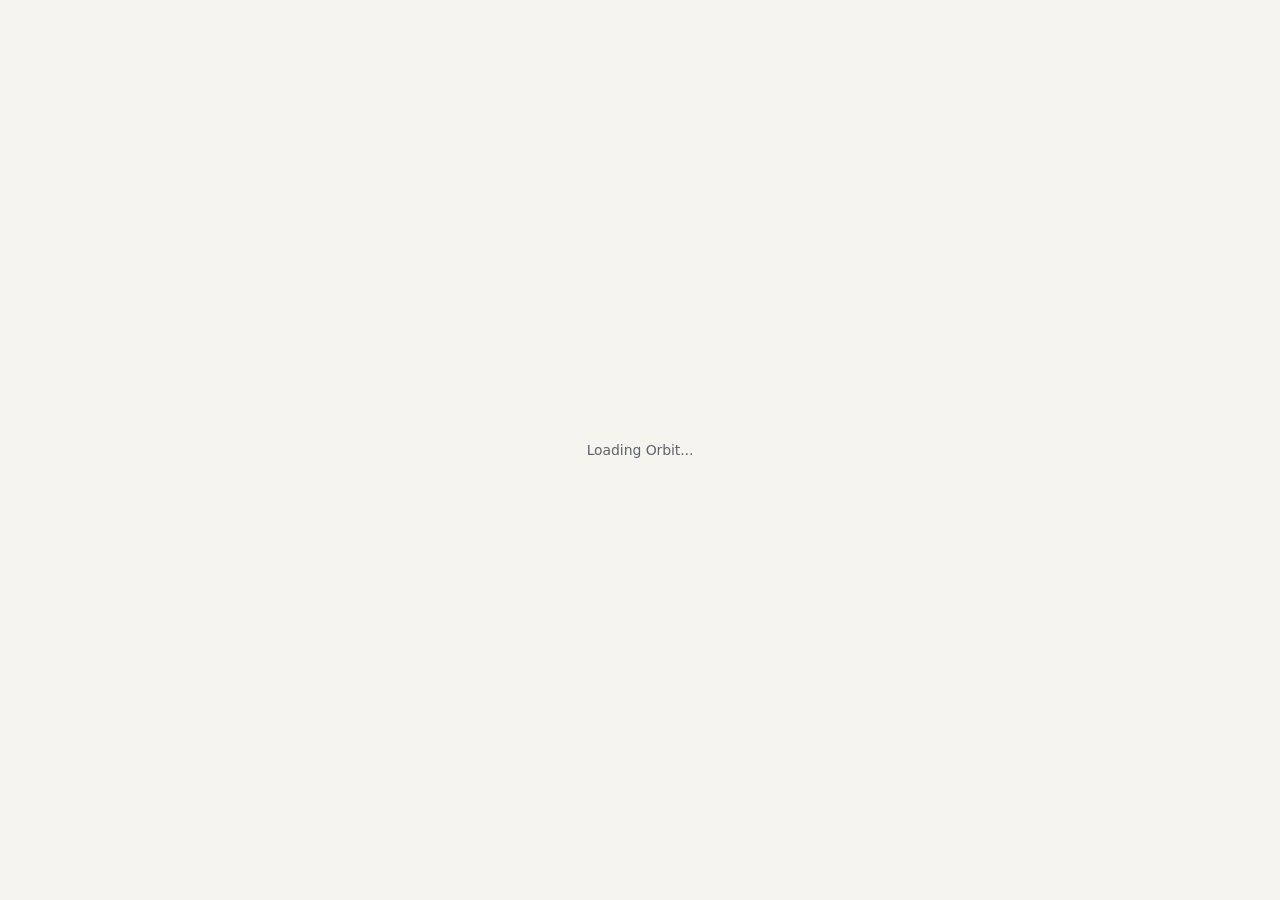
==== commit 70a3e00e: "One scale, a phone shell, and screens that load like screens Tokens: one spacing, corner, type and s" ====
--- a/index.html
+++ b/index.html
@@ -2,8 +2,10 @@
 <html lang="en">
 <head>
   <meta charset="utf-8">
-  <meta name="viewport" content="width=device-width, initial-scale=1">
+  <meta name="viewport" content="width=device-width, initial-scale=1, viewport-fit=cover">
+  <meta name="theme-color" content="#16171c">
   <title>Orbit - Spacework ERP</title>
+  <link rel="icon" type="image/svg+xml" href="data:image/svg+xml,%3Csvg xmlns='http://www.w3.org/2000/svg' viewBox='0 0 100 100'%3E%3Crect width='100' height='100' rx='22' fill='%2316171c'/%3E%3Cpath d='M75.5 38.3L87.2 50L50 87.2L12.8 50L50 12.8L61.3 24.1' fill='none' stroke='%23ffffff' stroke-width='11' stroke-linejoin='miter'/%3E%3Crect x='43' y='43' width='14' height='14' fill='%23ffffff' transform='rotate(45 50 50)'/%3E%3Ccircle cx='68.4' cy='31.2' r='7' fill='%232f6bff'/%3E%3C/svg%3E">
   <link rel="preconnect" href="https://fonts.googleapis.com">
   <link rel="preconnect" href="https://fonts.gstatic.com" crossorigin>
   <link href="https://fonts.googleapis.com/css2?family=Onest:wght@400;500;600;700;800&family=JetBrains+Mono:wght@400;500&family=Nunito:wght@400;600;700;800&family=Lora:ital,wght@0,400;0,600;0,700;1,400&display=swap" rel="stylesheet">
--- a/css/app.css
+++ b/css/app.css
@@ -1,72 +1,91 @@
 :root{
   /* Space Work brand palette (matches spacework.ai) */
-  --bg:#fafaf8;--panel:#ffffff;--panel2:#f1eee8;--ink:#16171c;--ink2:#55565c;--ink3:#8a909b;
+  --bg:#f6f4ee;--panel:#ffffff;--panel2:#efeade;--ink:#16171c;--ink2:#55565c;--ink3:#5c6270;
   --line:#e4e0d8;--accent:#2f6bff;--accent2:#1f4fd6;--accent-soft:#e9eeff;
-  --good:#0ea66f;--good-s:#e4f6ee;--warn:#c58217;--warn-s:#fbf0da;--bad:#f4573d;--bad-s:#fdeae6;--slate:#55565c;--slate-s:#f1eee8;
+  --good:#0ea66f;--good-s:#e4f6ee;--warn:#c58217;--warn-s:#fbf0da;--bad:#f4573d;--bad-s:#fdeae6;--good-t:#0a7d54;--warn-t:#8a5a0d;--bad-t:#c8351c;--slate:#55565c;--slate-s:#f1eee8;
   --mono:"JetBrains Mono","SF Mono","Cascadia Code","Consolas",ui-monospace,monospace;
-  --ui:"Onest",system-ui,-apple-system,"Segoe UI",Roboto,sans-serif;
+  /* The platform's own interface font: San Francisco on a Mac or an iPad,
+     Segoe UI Variable on Windows, Roboto on Android. It is the face every
+     other app on the machine uses, so Orbit stops looking like a website. */
+  --ui:-apple-system,BlinkMacSystemFont,"SF Pro Text","Segoe UI Variable Text","Segoe UI",system-ui,Roboto,"Helvetica Neue",Arial,sans-serif;
   --brand:"Onest","Segoe UI",sans-serif;
   --sh:0 1px 2px rgba(22,23,28,.05),0 14px 40px -20px rgba(22,23,28,.22);
+  --sh-sm:0 1px 2px rgba(22,23,28,.07);
   --app:#16171c;--app2:#24252c;         /* Orbit ink navbar (brand: ink + paper, blue reserved for AI/actions) */
+  --app-accent:var(--app);              /* the open app's colour, set per-app in JS; used by the light top-bar chip */
+  /* one scale for everything: space, corners, type, shadow, and the phone quick bar */
+  --s1:4px;--s2:8px;--s3:12px;--s4:16px;--s5:20px;--s6:24px;--s8:32px;
+  --r-sm:6px;--r:10px;--r-lg:14px;--r-xl:18px;--r-pill:999px;
+  --t-xs:12px;--t-sm:13px;--t:14px;--t-md:16px;--t-lg:20px;--t-xl:24px;
+  --sh-lg:0 2px 4px rgba(22,23,28,.06),0 24px 60px -24px rgba(22,23,28,.35);
+  --nav-h:46px;--tabbar-h:0px;
 }
 /* auto dark only when the user hasn't picked an explicit theme (System) */
 @media (prefers-color-scheme:dark){:root:not([data-theme]){
-  --bg:#0c0d12;--panel:#16181f;--panel2:#101219;--ink:#e6ebf2;--ink2:#9a9ba2;--ink3:#63718a;
+  --bg:#0c0d12;--panel:#16181f;--panel2:#101219;--ink:#e6ebf2;--ink2:#9a9ba2;--ink3:#8b96a8;
   --line:#262832;--accent:#6f9bff;--accent2:#3f6fe0;--accent-soft:#18243f;
-  --good:#3ec483;--good-s:#112720;--warn:#e0a53a;--warn-s:#291f12;--bad:#f4573d;--bad-s:#2a1513;--slate:#8595a9;--slate-s:#1a212b;
-  --sh:0 1px 2px rgba(0,0,0,.3),0 10px 28px rgba(0,0,0,.4);
+  --good:#3ec483;--good-s:#112720;--warn:#e0a53a;--warn-s:#291f12;--bad:#f4573d;--bad-s:#2a1513;--good-t:#3ec483;--warn-t:#e0a53a;--bad-t:#ff7a63;--slate:#8595a9;--slate-s:#1a212b;
+  --sh:0 1px 2px rgba(0,0,0,.3),0 10px 28px rgba(0,0,0,.4);--sh-sm:0 1px 2px rgba(0,0,0,.42);
 }}
 /* ===== preset themes (chosen in Settings > Appearance) ===== */
 :root[data-theme="dark"]{
-  --bg:#0c0d12;--panel:#16181f;--panel2:#101219;--ink:#e6ebf2;--ink2:#9a9ba2;--ink3:#63718a;
+  --bg:#0c0d12;--panel:#16181f;--panel2:#101219;--ink:#e6ebf2;--ink2:#9a9ba2;--ink3:#8b96a8;
   --line:#262832;--accent:#6f9bff;--accent2:#3f6fe0;--accent-soft:#18243f;
-  --good:#3ec483;--good-s:#112720;--warn:#e0a53a;--warn-s:#291f12;--bad:#f4573d;--bad-s:#2a1513;--slate:#8595a9;--slate-s:#1a212b;
-  --sh:0 1px 2px rgba(0,0,0,.3),0 10px 28px rgba(0,0,0,.4);
+  --good:#3ec483;--good-s:#112720;--warn:#e0a53a;--warn-s:#291f12;--bad:#f4573d;--bad-s:#2a1513;--good-t:#3ec483;--warn-t:#e0a53a;--bad-t:#ff7a63;--slate:#8595a9;--slate-s:#1a212b;
+  --sh:0 1px 2px rgba(0,0,0,.3),0 10px 28px rgba(0,0,0,.4);--sh-sm:0 1px 2px rgba(0,0,0,.42);
 }
 :root[data-theme="corporate"]{
-  --bg:#eef1f5;--panel:#ffffff;--panel2:#f5f7fa;--ink:#1a2432;--ink2:#4a5768;--ink3:#8793a4;
+  --bg:#eef1f5;--panel:#ffffff;--panel2:#f5f7fa;--ink:#1a2432;--ink2:#4a5768;--ink3:#5b6676;
   --line:#dde3ec;--accent:#1f4e79;--accent2:#15385a;--accent-soft:#e6edf5;
-  --good:#1f8f5f;--good-s:#e7f4ee;--warn:#b3781a;--warn-s:#f8efdc;--bad:#b23b34;--bad-s:#f7e6e4;--slate:#64748b;--slate-s:#eceff3;
+  --good:#1f8f5f;--good-s:#e7f4ee;--warn:#b3781a;--warn-s:#f8efdc;--bad:#b23b34;--bad-s:#f7e6e4;--good-t:#16714a;--warn-t:#8a5a0d;--bad-t:#9c332c;--slate:#64748b;--slate-s:#eceff3;
   --app:#1f4e79;--app2:#15385a;--sh:0 1px 2px rgba(16,32,46,.06),0 8px 22px rgba(16,32,46,.08);
 }
 :root[data-theme="colorful"]{
-  --bg:#f6f4ff;--panel:#ffffff;--panel2:#f3f0fd;--ink:#241a3a;--ink2:#5b5177;--ink3:#8b82a8;
+  --bg:#f6f4ff;--panel:#ffffff;--panel2:#f3f0fd;--ink:#241a3a;--ink2:#5b5177;--ink3:#6a6285;
   --line:#e7e1f7;--accent:#7c3aed;--accent2:#6d28d9;--accent-soft:#efe9fe;
-  --good:#12a150;--good-s:#e4f6ea;--warn:#d97706;--warn-s:#fbeede;--bad:#e11d48;--bad-s:#fbe4ea;--slate:#7c6f9c;--slate-s:#efeaf8;
+  --good:#12a150;--good-s:#e4f6ea;--warn:#d97706;--warn-s:#fbeede;--bad:#e11d48;--bad-s:#fbe4ea;--good-t:#0a7d54;--warn-t:#8a5a0d;--bad-t:#b31038;--slate:#7c6f9c;--slate-s:#efeaf8;
   --sh:0 1px 2px rgba(60,40,90,.06),0 10px 26px rgba(80,50,120,.12);
 }
 :root[data-theme="blue"]{
-  --bg:#eef4fc;--panel:#ffffff;--panel2:#f2f7fd;--ink:#12233b;--ink2:#425571;--ink3:#7d90ab;
+  --bg:#eef4fc;--panel:#ffffff;--panel2:#f2f7fd;--ink:#12233b;--ink2:#425571;--ink3:#55698a;
   --line:#dbe6f4;--accent:#2563eb;--accent2:#1d4ed8;--accent-soft:#e2ecfd;
-  --good:#1f9d63;--good-s:#e7f6ee;--warn:#c07d17;--warn-s:#f9efda;--bad:#c0392b;--bad-s:#fae7e4;--slate:#5a7093;--slate-s:#e8eef6;
+  --good:#1f9d63;--good-s:#e7f6ee;--warn:#c07d17;--warn-s:#f9efda;--bad:#c0392b;--bad-s:#fae7e4;--good-t:#0a7d54;--warn-t:#8a5a0d;--bad-t:#a8301f;--slate:#5a7093;--slate-s:#e8eef6;
   --app:#2563eb;--app2:#1d4ed8;--sh:0 1px 2px rgba(20,50,90,.06),0 8px 22px rgba(20,60,120,.10);
 }
 :root[data-theme="pink"]{
-  --bg:#fdf2f7;--panel:#ffffff;--panel2:#fcf1f6;--ink:#3a1f2c;--ink2:#6e4f5e;--ink3:#a8889a;
+  --bg:#fdf2f7;--panel:#ffffff;--panel2:#fcf1f6;--ink:#3a1f2c;--ink2:#6e4f5e;--ink3:#7a5e6d;
   --line:#f5dbe7;--accent:#db2777;--accent2:#be185d;--accent-soft:#fce7f0;
-  --good:#1f9d63;--good-s:#e7f6ee;--warn:#c07d17;--warn-s:#f9efda;--bad:#c0392b;--bad-s:#fae7e4;--slate:#9a7787;--slate-s:#f5e9ef;
+  --good:#1f9d63;--good-s:#e7f6ee;--warn:#c07d17;--warn-s:#f9efda;--bad:#c0392b;--bad-s:#fae7e4;--good-t:#0a7d54;--warn-t:#8a5a0d;--bad-t:#a8301f;--slate:#9a7787;--slate-s:#f5e9ef;
   --app:#db2777;--app2:#be185d;--sh:0 1px 2px rgba(90,20,50,.06),0 8px 22px rgba(150,30,90,.10);
 }
 :root[data-theme="spacework"]{
-  --bg:#fafaf8;--panel:#ffffff;--panel2:#f1eee8;--ink:#16171c;--ink2:#55565c;--ink3:#8a909b;
+  --bg:#f6f4ee;--panel:#ffffff;--panel2:#efeade;--ink:#16171c;--ink2:#55565c;--ink3:#5c6270;
   --line:#e4e0d8;--accent:#2f6bff;--accent2:#1f4fd6;--accent-soft:#e9eeff;
-  --good:#0ea66f;--good-s:#e4f6ee;--warn:#c58217;--warn-s:#fbf0da;--bad:#f4573d;--bad-s:#fdeae6;--slate:#55565c;--slate-s:#f1eee8;
+  --good:#0ea66f;--good-s:#e4f6ee;--warn:#c58217;--warn-s:#fbf0da;--bad:#f4573d;--bad-s:#fdeae6;--good-t:#0a7d54;--warn-t:#8a5a0d;--bad-t:#c8351c;--slate:#55565c;--slate-s:#f1eee8;
   --app:#16171c;--app2:#24252c;--sh:0 1px 2px rgba(22,23,28,.05),0 14px 40px -20px rgba(22,23,28,.22);
 }
 /* brand headings (Space Grotesk) */
 .o-appname,.o-brand,.o-title,.o-home-top b,.o-report h1,.login h1{font-family:var(--brand);letter-spacing:-.01em}
 .o-title input{font-family:var(--brand)}
 *{box-sizing:border-box;margin:0;padding:0}
-body{font-family:var(--ui);background:var(--bg);color:var(--ink);font-size:13.5px}
+/* 14px with the platform font, antialiased, and the slight negative tracking
+   Apple uses on interface text. Headings tighten further, the way SF Display
+   does above 20px. */
+body{font-family:var(--ui);background:var(--bg);color:var(--ink);font-size:14px;letter-spacing:-.006em;-webkit-font-smoothing:antialiased;-moz-osx-font-smoothing:grayscale}
+h1,h2,h3,h4{letter-spacing:-.021em}
 .boot{display:grid;place-items:center;height:100vh;color:var(--ink3)}
 a{color:var(--accent);text-decoration:none}
 button{font-family:inherit}
 
 /* ===== login ===== */
 .login{display:grid;place-items:center;min-height:100vh;padding:20px}
-.login .card{background:var(--panel);border:1px solid var(--line);border-radius:16px;box-shadow:var(--sh);width:380px;max-width:100%;padding:28px}
-.login .logo{width:46px;height:46px;border-radius:13px;background:#16171c;display:grid;place-items:center;margin-bottom:16px}
-.login .logo svg{width:30px;height:30px;display:block}
+.login .card{background:var(--panel);border:1px solid var(--line);border-radius:var(--r-lg);box-shadow:var(--sh);width:380px;max-width:100%;padding:28px}
+.login .logo{width:46px;height:46px;display:grid;place-items:center;margin-bottom:12px;color:var(--ink)}
+.login .logo svg{width:44px;height:44px;display:block}
+.login .brandrow{display:flex;flex-direction:column;align-items:flex-start;gap:5px;margin-bottom:18px}
+.login .lockup{color:var(--ink)}
+.login .lockup svg{height:44px;width:auto;display:block}
+.login .byline{font-size:12.5px;color:var(--ink3);font-weight:600;letter-spacing:.01em;padding-left:2px}
 .login .brandrow{display:flex;align-items:center;gap:12px;margin-bottom:18px}
 .login .brandrow .logo{margin-bottom:0}
 .login .wm{font-family:var(--brand);font-weight:700;font-size:18px;line-height:1.15;color:var(--ink)}
@@ -74,50 +93,565 @@
 .login h1{font-size:20px;letter-spacing:-.01em}
 .login p.sub{color:var(--ink3);font-size:13px;margin:4px 0 18px}
 .login label{font-size:12px;color:var(--ink2);font-weight:600;display:block;margin:12px 0 5px}
-.login input{width:100%;padding:10px 12px;border:1px solid var(--line);border-radius:9px;background:var(--panel2);color:var(--ink);font:inherit;font-size:14px}
+.login input{width:100%;padding:10px 12px;border:1px solid var(--line);border-radius:var(--r);background:var(--panel2);color:var(--ink);font:inherit;font-size:14px}
 .login input:focus{outline:none;border-color:var(--accent)}
-.login .err{color:var(--bad);font-size:12.5px;margin-top:10px;min-height:16px}
+.login input[type="checkbox"]{width:16px;height:16px;min-width:16px;padding:0;border-radius:var(--r-sm);flex:0 0 auto;accent-color:var(--accent);cursor:pointer}
+.login .tc-agree{display:flex;align-items:flex-start;gap:10px;margin-top:16px;padding:11px 13px;border:1px solid var(--line);border-radius:var(--r);background:var(--panel2);font-size:13px;color:var(--ink2);font-weight:400;line-height:1.4;cursor:pointer}
+.login .tc-agree a{color:var(--accent);cursor:pointer;font-weight:600}
+.login select{width:100%;padding:10px 12px;border:1px solid var(--line);border-radius:var(--r);background:var(--panel2);color:var(--ink);font:inherit;font-size:14px}
+.login .err{color:var(--bad-t);font-size:12.5px;margin-top:10px;min-height:16px}
 .login .switch{font-size:12.5px;color:var(--ink3);margin-top:14px;text-align:center}
 .login .switch a{cursor:pointer}
+.rememberrow{display:flex;align-items:center;gap:8px;font-size:13px;color:var(--ink2);margin-top:14px;cursor:pointer;font-weight:500}
+.rememberrow input{width:16px;height:16px;cursor:pointer}
 
 /* ===== Odoo-style shell ===== */
 .o-app{display:grid;grid-template-rows:auto 1fr;height:100vh;overflow:hidden}
-.o-navbar{display:flex;align-items:center;height:46px;background:var(--app);color:#fff;padding:0 6px 0 4px;position:relative;z-index:30;box-shadow:0 1px 0 rgba(0,0,0,.08)}
-.o-navbar .o-waffle{width:40px;height:46px;display:grid;place-items:center;cursor:pointer;color:#fff;opacity:.95;border:none;background:none}
-.o-navbar .o-waffle:hover{background:rgba(255,255,255,.12)}
-.o-navbar .o-brandmark{display:grid;place-items:center;width:28px;height:46px;flex:none}
-.o-navbar .o-brandmark svg{width:20px;height:20px;display:block}
-.o-navbar .o-appname{font-weight:700;font-size:15px;padding:0 12px 0 8px;white-space:nowrap}
+.o-app.has-support{grid-template-rows:auto auto 1fr}
+/* platform-operator support-mode banner (viewing a tenant that isn't yours) */
+.o-support{display:flex;align-items:center;gap:9px;background:var(--warn-s);color:var(--warn-t);border-bottom:1px solid var(--warn);padding:7px 16px;font-size:12.5px;font-weight:600;line-height:1.35}
+.o-support b{color:var(--warn-t)}
+.o-support-dot{width:8px;height:8px;border-radius:50%;background:var(--warn);flex:none;box-shadow:0 0 0 3px color-mix(in srgb,var(--warn) 22%,transparent)}
+.o-home .o-support{position:sticky;top:0;z-index:5}
+/* ORB-14 RFQ comparison */
+.rfq-vchips{display:flex;flex-wrap:wrap;gap:6px}
+.rfq-vchip{display:inline-flex;align-items:center;gap:7px;background:var(--panel2);border:1px solid var(--line);border-radius:var(--r-lg);padding:3px 7px 3px 12px;font-size:12.5px}
+.rfq-vchip button{border:0;background:none;color:var(--ink3);cursor:pointer;font-size:16px;line-height:1;padding:0}
+.rfq-vchip button:hover{color:var(--bad-t)}
+.rfq-best{background:var(--good-s)}
+.rfq-awarded{color:var(--good-t);font-weight:700;font-size:12px}
+.o-navbar{display:flex;align-items:center;height:46px;background:var(--panel);color:var(--ink);padding:0 8px 0 6px;position:relative;z-index:30;border-bottom:1px solid var(--line);box-shadow:var(--sh-sm)}
+/* ORB-19: global search in the top bar */
+.o-gs{position:relative;margin-left:16px;flex:0 1 340px;max-width:340px}
+#o-gs-in{width:100%;height:32px;border:1px solid var(--line);border-radius:var(--r);background:var(--panel2);color:var(--ink);padding:0 12px;font:inherit;font-size:13px;outline:none;transition:border-color .12s,box-shadow .12s,background .12s}
+#o-gs-in::placeholder{color:var(--ink3)}
+#o-gs-in:focus{background:var(--panel);border-color:var(--accent);box-shadow:0 0 0 3px var(--accent-soft)}
+.o-gs-dd{display:none;position:absolute;top:37px;left:0;min-width:320px;max-width:min(440px,90vw);background:var(--panel);border:1px solid var(--line);border-radius:var(--r);box-shadow:var(--sh);max-height:64vh;overflow:auto;z-index:80;padding:5px}
+.o-gs-item{display:flex;justify-content:space-between;align-items:center;gap:10px;width:100%;text-align:left;border:0;background:none;padding:8px 10px;border-radius:var(--r-sm);cursor:pointer;font:inherit;color:var(--ink)}
+.o-gs-item:hover{background:var(--panel2)}
+.o-gs-l{font-size:13.5px;font-weight:600;white-space:nowrap;overflow:hidden;text-overflow:ellipsis}
+.o-gs-s{font-size:11px;color:var(--ink3);flex:none}
+.o-gs-empty{padding:12px;color:var(--ink3);font-size:13px}
+@media(max-width:820px){.o-gs{display:none}}
+/* ORB-06b: custom fields block + segmented picker */
+.o-cf-block{margin-top:14px;border:1px solid var(--line);border-radius:var(--r);padding:12px 14px 14px;background:var(--panel2)}
+.o-cf-head{font-size:11.5px;font-weight:700;text-transform:uppercase;letter-spacing:.05em;color:var(--ink3);margin-bottom:10px}
+.o-cf-grid{display:grid;grid-template-columns:1fr 1fr;gap:10px 18px}
+@media(max-width:640px){.o-cf-grid{grid-template-columns:1fr}}
+.o-cf-row{display:flex;flex-direction:column;gap:4px}
+.o-cf-row>label{font-size:12.5px;font-weight:600;color:var(--ink2)}
+.o-cf-row input[type=text],.o-cf-row input[type=number],.o-cf-row input[type=date],.o-cf-row select{width:100%}
+.o-seg-row{display:flex;gap:6px;margin-bottom:12px;flex-wrap:wrap}
+.o-seg{border:1px solid var(--line);background:var(--panel);color:var(--ink2);border-radius:var(--r);padding:6px 14px;font:inherit;font-size:13px;font-weight:600;cursor:pointer}
+.o-seg:hover{background:var(--panel2)}
+.o-seg.on{background:var(--accent);border-color:var(--accent);color:#fff}
+/* user management: team roster + invites + company-access checklist */
+.um-acts{display:flex;gap:6px;justify-content:flex-end;flex-wrap:wrap}
+.um-cco{display:flex;align-items:center;gap:8px;padding:4px 0;font-size:13.5px;cursor:pointer}
+.um-colist{display:flex;flex-direction:column;gap:2px;margin:4px 0 2px 18px;max-height:220px;overflow:auto}
+.inv-card{display:flex;align-items:center;gap:12px;border:1px solid var(--line);border-radius:var(--r);padding:12px 14px;margin-top:10px}
+.inv-card>div{flex:1}
+.o-invbanner{margin:0 0 6px}
+.o-invb-row{display:flex;align-items:center;gap:12px;background:var(--accent-soft);border:1px solid color-mix(in srgb,var(--accent) 30%,var(--line));border-radius:var(--r);padding:10px 14px;margin-bottom:8px;font-size:13.5px}
+/* help button + panel + guided tours */
+.o-help{width:34px;height:34px;border-radius:var(--r);border:1px solid transparent;background:transparent;color:var(--ink2);font-weight:700;font-size:14px;cursor:pointer;margin:0;display:grid;place-items:center;line-height:1;flex:none}
+.o-help:hover{background:var(--panel2);color:var(--ink)}
+.help-wrap{position:fixed;inset:0;z-index:120}
+.help-backdrop{position:absolute;inset:0;background:rgba(0,0,0,.28)}
+.help-panel{position:absolute;top:0;right:0;height:100%;width:400px;max-width:92vw;background:var(--panel);border-left:1px solid var(--line);box-shadow:-8px 0 30px rgba(0,0,0,.18);display:flex;flex-direction:column;animation:helpIn .18s ease}
+@keyframes helpIn{from{transform:translateX(22px);opacity:.4}to{transform:none;opacity:1}}
+.help-head{display:flex;align-items:center;padding:14px 16px;border-bottom:1px solid var(--line);font-size:15px}
+.help-x{margin-left:auto;border:0;background:none;font-size:22px;line-height:1;color:var(--ink3);cursor:pointer}
+.help-body{flex:1;overflow:auto;padding:14px 16px}
+.help-search input{width:100%;height:36px;border:1px solid var(--line);border-radius:var(--r);background:var(--panel2);color:var(--ink);padding:0 12px;font:inherit;font-size:14px;outline:none}
+.help-search input:focus{border-color:var(--accent)}
+.help-sec{font-size:11.5px;font-weight:700;text-transform:uppercase;letter-spacing:.05em;color:var(--ink3);margin:16px 0 6px}
+.help-tours{display:flex;flex-direction:column;gap:8px}
+.help-tour{display:flex;align-items:center;gap:12px;width:100%;text-align:left;border:1px solid var(--line);background:var(--panel2);border-radius:var(--r);padding:10px 12px;cursor:pointer;font:inherit;color:var(--ink)}
+.help-tour:hover{border-color:var(--accent)}
+.ht-play{width:30px;height:30px;flex:none;border-radius:50%;background:var(--accent-soft);color:var(--accent);display:grid;place-items:center;font-size:11px}
+.help-tour>span:last-child{display:flex;flex-direction:column}
+.ht-desc{font-size:12px;color:var(--ink3);font-weight:400}
+.help-tour.done .ht-play{background:var(--good-s,#e2f2ea);color:var(--good-t)}
+.ht-done{display:inline-block;font-size:10px;font-weight:700;text-transform:uppercase;letter-spacing:.03em;color:var(--good-t);background:var(--good-s,#e2f2ea);border-radius:var(--r-sm);padding:1px 6px;margin-left:6px;vertical-align:middle}
+.help-art{display:flex;flex-direction:column;gap:1px;width:100%;text-align:left;border:0;border-bottom:1px solid var(--line);background:none;padding:9px 2px;cursor:pointer;font:inherit;color:var(--ink)}
+.help-art:hover{color:var(--accent)}
+.help-art span{font-size:12.5px;color:var(--ink3)}
+.help-back{border:0;background:none;color:var(--accent);cursor:pointer;font:inherit;font-size:13px;padding:2px 0;margin-bottom:8px}
+.help-article h2{margin:2px 0 8px;font-size:19px}
+.help-article p,.help-article ol,.help-article ul{font-size:14px;line-height:1.55;color:var(--ink2);margin:0 0 10px}
+.help-article ol,.help-article ul{padding-left:20px}
+.help-article li{margin-bottom:5px}
+.help-cat{font-size:11.5px;font-weight:700;text-transform:uppercase;letter-spacing:.05em;color:var(--accent)}
+.help-empty{color:var(--ink3);font-size:13px;padding:12px 0}
+.tour-catch{position:fixed;inset:0;z-index:200;background:transparent}
+.tour-catch.dim{background:rgba(0,0,0,.5)}
+.tour-spot{position:fixed;z-index:201;border-radius:var(--r);box-shadow:0 0 0 9999px rgba(0,0,0,.55);pointer-events:none;transition:all .2s ease;outline:2px solid var(--accent)}
+.tour-bubble{position:fixed;z-index:202;width:320px;max-width:92vw;background:var(--panel);border:1px solid var(--line);border-radius:var(--r);box-shadow:0 10px 34px rgba(0,0,0,.3);padding:14px 16px}
+.tour-bubble.center{left:50%;top:50%;transform:translate(-50%,-50%)}
+.tour-step{font-size:11px;font-weight:700;text-transform:uppercase;letter-spacing:.04em;color:var(--ink3)}
+.tour-title{font-size:16px;font-weight:700;margin:3px 0 5px}
+.tour-body{font-size:13.5px;line-height:1.5;color:var(--ink2)}
+.tour-nav{display:flex;align-items:center;margin-top:14px}
+.tour-skip{border:0;background:none;color:var(--ink3);cursor:pointer;font:inherit;font-size:12.5px}
+.tour-skip:hover{color:var(--ink)}
+/* automations */
+.au-list{display:flex;flex-direction:column;gap:10px;max-width:760px}
+.au-rule{border:1px solid var(--line);border-radius:var(--r);padding:12px 14px;background:var(--panel2)}
+.au-on{display:flex;align-items:center;gap:7px;font-weight:600;font-size:13px;white-space:nowrap;color:var(--ink2)}
+.au-rule input[type=number]{border:1px solid var(--line);border-radius:var(--r-sm);background:var(--panel);color:var(--ink);padding:4px 8px;font:inherit}
+/* dependency timeline view */
+.dep-wrap{padding:14px 16px}
+.dep-legend{display:flex;align-items:center;gap:14px;flex-wrap:wrap;font-size:13px;margin-bottom:12px}
+.dep-lg-warn{color:var(--bad-t);font-weight:600}
+.dep-lg-ok{color:var(--good-t);font-weight:600}
+.dep-lg-bot{color:var(--warn-t);font-weight:600}
+.dep-flow{display:flex;align-items:flex-start;gap:0;overflow-x:auto;padding-bottom:8px}
+.dep-col{flex:0 0 220px;min-width:220px;display:flex;flex-direction:column;gap:9px}
+.dep-col-h{font-size:11.5px;font-weight:700;text-transform:uppercase;letter-spacing:.05em;color:var(--ink3);padding:0 2px 2px}
+.dep-arrow{flex:0 0 34px;align-self:center;text-align:center;color:var(--ink3);font-size:20px;padding-top:22px}
+.dep-card{border:1px solid var(--line);border-radius:var(--r);padding:10px 12px;background:var(--panel2);cursor:pointer;transition:border-color .12s}
+.dep-card:hover,.dep-card:focus{border-color:var(--accent);outline:none}
+.dep-card.blocked{border-left:3px solid var(--bad)}
+.dep-card.done{opacity:.6}
+.dep-card-t{font-size:13.5px;font-weight:600;margin-bottom:6px}
+.dep-card-m{display:flex;align-items:center;gap:8px;flex-wrap:wrap}
+.dep-stage{font-size:11px;color:var(--ink3);background:var(--panel);border:1px solid var(--line);border-radius:var(--r-sm);padding:1px 6px}
+.dep-rel{font-size:11.5px;margin-top:6px}
+.dep-rel.wait{color:var(--bad-t);font-weight:600}
+.dep-rel.ok{color:var(--ink3)}
+.dep-rel.unblocks{color:var(--ink2)}
+.dep-bot{background:var(--warn-s);color:var(--warn-t);font-weight:700;border-radius:var(--r-sm);padding:0 5px;font-size:10.5px;text-transform:uppercase;letter-spacing:.03em}
+/* full user manual (Help app) + link from the quick help panel */
+.help-manual{display:block;width:100%;text-align:left;border:1px solid var(--accent);background:var(--accent-soft);color:var(--accent);border-radius:var(--r);padding:11px 14px;font:inherit;font-size:13.5px;font-weight:700;cursor:pointer;margin-bottom:14px}
+.help-manual:hover{background:color-mix(in srgb,var(--accent) 16%,var(--panel))}
+.man-wrap{max-width:760px;padding:16px 20px}
+.man-search{position:relative;margin-bottom:18px}
+.man-search input{width:100%;height:38px;border:1px solid var(--line);border-radius:var(--r);background:var(--panel2);color:var(--ink);padding:0 14px;font:inherit;font-size:14px;outline:none}
+.man-search input:focus{border-color:var(--accent)}
+.man-results{display:none;position:absolute;top:42px;left:0;right:0;background:var(--panel);border:1px solid var(--line);border-radius:var(--r);box-shadow:0 10px 30px rgba(0,0,0,.18);max-height:60vh;overflow:auto;z-index:30;padding:5px}
+.man-res{display:flex;flex-direction:column;gap:1px;width:100%;text-align:left;border:0;background:none;padding:8px 10px;border-radius:var(--r-sm);cursor:pointer;font:inherit;color:var(--ink)}
+.man-res:hover{background:var(--panel2)}
+.man-res span{font-size:11.5px;color:var(--ink3)}
+.man-res-empty{padding:12px;color:var(--ink3);font-size:13px}
+.man-h{font-size:26px;font-weight:800;letter-spacing:-.02em;margin:0 0 14px}
+.man-lead{font-size:14px;color:var(--ink2);line-height:1.5;margin:0 0 16px;max-width:70ch}
+.man-toc{display:flex;flex-direction:column;gap:3px;border-left:2px solid var(--line);padding:2px 0 2px 12px;margin:0 0 20px}
+.man-toc a{color:var(--accent);font-size:13.5px;cursor:pointer;text-decoration:none}
+.man-toc a:hover{text-decoration:underline}
+.man-art{padding:16px 0;border-bottom:1px solid var(--line)}
+.man-art:last-child{border-bottom:none}
+.man-art h3{font-size:17px;font-weight:700;margin:0 0 8px}
+.man-art p,.man-art ol,.man-art ul{font-size:14px;line-height:1.6;color:var(--ink2);margin:0 0 10px}
+.man-art ol,.man-art ul{padding-left:22px}
+.man-art li{margin:4px 0}
+.man-art b{color:var(--ink)}
+/* workflow maps (visual "how this department flows", shown atop a manual chapter) */
+.man-flow{margin:0 0 26px}
+.mf-lead{display:flex;flex-direction:column;gap:6px;margin-bottom:12px}
+.mf-eyebrow{font-size:11px;font-weight:700;letter-spacing:.09em;text-transform:uppercase;color:var(--accent)}
+.mf-lead p{font-size:14.5px;line-height:1.55;color:var(--ink2);margin:0;max-width:64ch}
+.mf-lead p b{color:var(--ink);font-weight:600}
+.mf-fig{margin:0;background:var(--panel);border:1px solid var(--line);border-radius:var(--r-lg);padding:16px;box-shadow:0 1px 2px rgba(20,22,28,.04),0 8px 22px rgba(20,22,28,.05)}
+.mf-svg{overflow-x:auto}
+.mf-svg svg{display:block;width:100%;min-width:600px;height:auto}
+.mf-fig figcaption{margin-top:10px;font-size:12.5px;line-height:1.5;color:var(--ink3);max-width:72ch}
+.mf-fig figcaption b{color:var(--ink2);font-weight:600}
+/* ---- manual visual kit: icons, callouts, step cards, screen maps, mockups ---- */
+.svgico{stroke:currentColor;fill:none;stroke-width:1.7;stroke-linecap:round;stroke-linejoin:round;display:block}
+.man-ico{display:inline-flex;align-items:center;justify-content:center;vertical-align:-.15em}
+.man-ico svg{width:1.05em;height:1.05em}
+/* callout boxes */
+.man-cal{display:flex;gap:11px;align-items:flex-start;border:1px solid var(--line);border-left:3px solid var(--ink3);background:var(--panel2);border-radius:var(--r);padding:12px 14px;margin:14px 0}
+.man-cal .man-ci{flex:0 0 auto;width:22px;height:22px;color:var(--ink3);margin-top:1px}
+.man-cal .man-ci svg{width:22px;height:22px}
+.man-cal-b{min-width:0}
+.man-cal-t{font-size:13px;font-weight:700;color:var(--ink);margin:0 0 3px;letter-spacing:.01em}
+.man-cal p{font-size:13.5px;line-height:1.55;color:var(--ink2);margin:0}
+.man-cal p+p{margin-top:7px}
+.man-cal.key{border-left-color:var(--accent);background:var(--accent-soft)}
+.man-cal.key .man-ci,.man-cal.key .man-cal-t{color:var(--accent)}
+.man-cal.tip{border-left-color:var(--good-t);background:var(--good-s)}
+.man-cal.tip .man-ci,.man-cal.tip .man-cal-t{color:var(--good-t)}
+.man-cal.warn{border-left-color:var(--warn-t);background:var(--warn-s)}
+.man-cal.warn .man-ci,.man-cal.warn .man-cal-t{color:var(--warn-t)}
+.man-cal.note{border-left-color:var(--slate);background:var(--slate-s)}
+.man-cal.note .man-ci,.man-cal.note .man-cal-t{color:var(--slate)}
+/* numbered step cards */
+.man-steps{display:flex;flex-direction:column;gap:9px;margin:12px 0}
+.man-step{display:grid;grid-template-columns:28px 1fr;gap:12px;align-items:start}
+.man-step-n{width:28px;height:28px;border-radius:50%;background:var(--accent-soft);color:var(--accent);border:1px solid var(--accent);font-size:13px;font-weight:800;display:flex;align-items:center;justify-content:center;font-variant-numeric:tabular-nums}
+.man-step-b{font-size:13.5px;line-height:1.55;color:var(--ink2);padding-top:3px}
+.man-step-b b{color:var(--ink)}
+/* screen map: every screen in an app, as an icon grid */
+.man-map{display:grid;grid-template-columns:repeat(auto-fill,minmax(232px,1fr));gap:10px;margin:14px 0 6px}
+.man-scr{display:flex;gap:11px;align-items:flex-start;background:var(--panel2);border:1px solid var(--line);border-radius:var(--r);padding:11px 12px;transition:border-color .12s,transform .12s,box-shadow .12s}
+.man-scr:hover{border-color:var(--accent);transform:translateY(-1px);box-shadow:0 4px 14px rgba(20,22,28,.07)}
+.man-scr-ic{flex:0 0 auto;width:34px;height:34px;border-radius:var(--r);background:var(--panel);border:1px solid var(--line);color:var(--accent);display:flex;align-items:center;justify-content:center}
+.man-scr-ic svg{width:18px;height:18px}
+.man-scr-b{min-width:0;display:flex;flex-direction:column;gap:2px}
+.man-scr-n{font-size:13.5px;font-weight:700;color:var(--ink);line-height:1.2}
+.man-scr-loc{font-size:10.5px;font-weight:600;letter-spacing:.03em;color:var(--ink3);text-transform:uppercase}
+.man-scr-d{font-size:12.5px;line-height:1.45;color:var(--ink2)}
+/* at-a-glance chips */
+.man-glance{display:flex;flex-wrap:wrap;gap:8px;margin:12px 0}
+.man-chip{display:inline-flex;align-items:center;gap:6px;background:var(--accent-soft);color:var(--accent);border:1px solid var(--accent);border-radius:var(--r-pill);padding:4px 11px;font-size:12px;font-weight:600}
+.man-chip .man-ico svg{width:14px;height:14px}
+.man-chip.plain{background:var(--panel2);color:var(--ink2);border-color:var(--line)}
+/* two-up compare cards */
+.man-cmp{display:grid;grid-template-columns:1fr 1fr;gap:12px;margin:14px 0}
+.man-cmp-c{background:var(--panel2);border:1px solid var(--line);border-radius:var(--r);padding:13px 14px}
+.man-cmp-h{display:flex;align-items:center;gap:8px;font-size:13.5px;font-weight:700;color:var(--ink);margin-bottom:6px}
+.man-cmp-h .man-ico{color:var(--accent)}
+.man-cmp-c p{font-size:13px;line-height:1.5;color:var(--ink2);margin:0}
+.man-cmp-c.alt .man-cmp-h .man-ico{color:var(--warn-t)}
+/* inline "button" keycap */
+.man-key{display:inline-block;background:var(--panel2);border:1px solid var(--line);border-bottom-width:2px;border-radius:var(--r-sm);padding:0 6px;font-size:12.5px;font-weight:600;color:var(--ink);line-height:1.7;white-space:nowrap}
+/* collapsible "more detail" */
+.man-more{border:1px solid var(--line);border-radius:var(--r);background:var(--panel2);margin:12px 0;padding:0 14px}
+.man-more>summary{cursor:pointer;padding:11px 0;font-size:13px;font-weight:600;color:var(--accent);list-style:none;display:flex;align-items:center;gap:8px;outline:none}
+.man-more>summary::-webkit-details-marker{display:none}
+.man-more>summary::before{content:"";width:0;height:0;border-left:6px solid currentColor;border-top:4px solid transparent;border-bottom:4px solid transparent;transition:transform .15s}
+.man-more[open]>summary::before{transform:rotate(90deg)}
+.man-more[open]{padding-bottom:10px}
+.man-more .man-more-b{font-size:13.5px;line-height:1.6;color:var(--ink2)}
+.man-more .man-more-b b{color:var(--ink)}
+/* mini UI mockup ("screenshot" figure, drawn not captured, so it never goes stale) */
+.man-mock{border:1px solid var(--line);border-radius:var(--r);overflow:hidden;background:var(--panel);box-shadow:0 1px 2px rgba(20,22,28,.04),0 8px 22px rgba(20,22,28,.05);margin:14px 0}
+.man-mock-cap{font-size:12.5px;color:var(--ink3);line-height:1.5;margin:8px 2px 0;max-width:72ch}
+.man-mock-bar{display:flex;align-items:center;gap:9px;background:var(--panel2);border-bottom:1px solid var(--line);padding:9px 12px}
+.man-mock-dot{width:10px;height:10px;border-radius:50%;background:var(--line)}
+.man-mock-ttl{font-size:12.5px;font-weight:700;color:var(--ink)}
+.man-mock-sp{flex:1}
+.man-mock-btn{font-size:11.5px;font-weight:700;border-radius:var(--r-sm);padding:4px 10px;background:var(--accent);color:#fff}
+.man-mock-btn.ghost{background:var(--panel);color:var(--ink2);border:1px solid var(--line)}
+.man-mock-body{padding:10px 12px;display:flex;flex-direction:column;gap:7px}
+.man-mock-r{display:grid;grid-template-columns:1fr auto auto;gap:12px;align-items:center;padding:9px 11px;background:var(--panel2);border:1px solid var(--line);border-radius:var(--r)}
+.man-mock-r .l1{font-size:12.5px;font-weight:600;color:var(--ink)}
+.man-mock-r .l2{font-size:12px;color:var(--ink2);font-variant-numeric:tabular-nums}
+.man-mock-pill{font-size:10.5px;font-weight:700;border-radius:var(--r-pill);padding:2px 9px}
+.man-mock-pill.d{background:var(--panel);color:var(--ink3);border:1px solid var(--line)}
+.man-mock-pill.g{background:var(--good-s);color:var(--good-t)}
+.man-mock-pill.w{background:var(--warn-s);color:var(--warn-t)}
+.man-mock-cols{display:grid;grid-template-columns:repeat(4,1fr);gap:8px;padding:10px 12px}
+.man-mock-col{background:var(--panel2);border:1px solid var(--line);border-radius:var(--r);padding:8px;display:flex;flex-direction:column;gap:6px;min-height:70px}
+.man-mock-col-h{font-size:10.5px;font-weight:700;text-transform:uppercase;letter-spacing:.03em;color:var(--ink3)}
+.man-mock-card{background:var(--panel);border:1px solid var(--line);border-radius:var(--r-sm);padding:6px 8px;font-size:11.5px;color:var(--ink);box-shadow:0 1px 2px rgba(20,22,28,.05)}
+@media(max-width:560px){.man-cmp{grid-template-columns:1fr}.man-mock-cols{grid-template-columns:repeat(2,1fr)}}
+/* guided tutorial: steps that tick themselves off against the user's own data */
+.man-tutbtn{display:inline-flex;align-items:center;gap:7px;background:var(--accent);color:#fff;border:0;border-radius:var(--r);padding:8px 14px;font:inherit;font-size:13px;font-weight:700;cursor:pointer;margin-top:4px}
+.man-tutbtn:hover{filter:brightness(1.06)}
+.tut-head{display:flex;align-items:center;gap:12px;margin:0 0 20px;flex-wrap:wrap}
+.tut-bar{flex:1;min-width:140px;height:7px;border-radius:var(--r-pill);background:var(--panel2);border:1px solid var(--line);overflow:hidden}
+.tut-bar i{display:block;height:100%;width:0;background:var(--good);transition:width .35s ease}
+.tut-prog{font-size:12.5px;font-weight:700;color:var(--ink2);font-variant-numeric:tabular-nums;white-space:nowrap}
+.tut-recheck{background:var(--panel2);border:1px solid var(--line);border-radius:var(--r);padding:6px 12px;font:inherit;font-size:12.5px;font-weight:600;color:var(--ink2);cursor:pointer}
+.tut-recheck:hover:not(:disabled){border-color:var(--accent);color:var(--accent)}
+.tut-recheck:disabled{opacity:.55;cursor:default}
+.tut-list{display:flex;flex-direction:column;gap:12px}
+.tut-s{display:grid;grid-template-columns:38px 1fr;gap:14px;align-items:start;border:1px solid var(--line);border-left:3px solid var(--line);border-radius:var(--r);background:var(--panel2);padding:14px 16px}
+.tut-s.done{border-left-color:var(--good-t);background:var(--good-s)}
+.tut-s-n{width:38px;height:38px;border-radius:var(--r);background:var(--panel);border:1px solid var(--line);color:var(--accent);display:flex;align-items:center;justify-content:center}
+.tut-s-n svg{width:19px;height:19px}
+.tut-s.done .tut-s-n{color:var(--good-t);border-color:var(--good-t)}
+.tut-s-b{min-width:0}
+.tut-s-h{display:flex;align-items:center;gap:9px;flex-wrap:wrap;margin:6px 0 6px}
+.tut-s-t{font-size:15px;font-weight:700;color:var(--ink);letter-spacing:-.01em}
+.tut-tag{font-size:10.5px;font-weight:700;text-transform:uppercase;letter-spacing:.04em;color:var(--ink3);background:var(--panel);border:1px solid var(--line);border-radius:var(--r-pill);padding:2px 9px}
+.tut-s-b p{font-size:13.5px;line-height:1.6;color:var(--ink2);margin:0 0 9px}
+.tut-s-b p b{color:var(--ink)}
+.tut-see{font-size:13px;line-height:1.55;color:var(--ink2);border-left:2px solid var(--line);padding:1px 0 1px 11px;margin:10px 0}
+.tut-see b{color:var(--ink3);font-size:10.5px;font-weight:700;text-transform:uppercase;letter-spacing:.04em;display:block;margin-bottom:2px}
+.tut-acts{display:flex;align-items:center;gap:12px;flex-wrap:wrap;margin-top:11px}
+.tut-go{background:var(--panel);border:1px solid var(--line);border-radius:var(--r);padding:6px 13px;font:inherit;font-size:12.5px;font-weight:600;color:var(--ink);cursor:pointer}
+.tut-go:hover{border-color:var(--accent);color:var(--accent)}
+.tut-note{font-size:12px;color:var(--ink3);font-variant-numeric:tabular-nums}
+.tut-s.done .tut-note{color:var(--good-t);font-weight:600}
+.tut-link{color:var(--accent);cursor:pointer;text-decoration:underline}
+@media(max-width:560px){.tut-s{grid-template-columns:1fr}.tut-s-n{display:none}}
+/* material take-off roll-up summary strip */
+.mr-summary{display:flex;flex-wrap:wrap;align-items:center;gap:10px;margin:2px 0 14px}
+.mr-summary:empty{display:none}
+.mr-sum-n{font-weight:700;color:var(--ink);background:var(--accent-soft);border:1px solid var(--accent);border-radius:var(--r);padding:4px 10px;font-size:12.5px}
+.mr-sum-seg{color:var(--ink2);font-size:12.5px;background:var(--panel2);border:1px solid var(--line);border-radius:var(--r);padding:4px 10px}
+.mr-sum-seg b{color:var(--ink)}
+/* Procurement Status dashboard */
+.ps-cards{display:flex;flex-wrap:wrap;gap:10px;margin:2px 0 6px}
+.ps-card{flex:1 1 140px;display:flex;flex-direction:column;gap:2px;background:var(--panel2);border:1px solid var(--line);border-left:3px solid var(--ink3);border-radius:var(--r);padding:10px 12px}
+.ps-card-v{font-size:16px;font-weight:700;color:var(--ink);font-variant-numeric:tabular-nums}
+.ps-card-k{font-size:11px;font-weight:600;letter-spacing:.04em;text-transform:uppercase;color:var(--ink3)}
+.ps-c-need{border-left-color:var(--accent)}
+.ps-c-quote{border-left-color:var(--warn-t)}
+.ps-c-ord{border-left-color:var(--slate)}
+.ps-c-recv{border-left-color:var(--good-t)}
+.ps-c-bud{border-left-color:var(--ink3)}
+.ps-funnel{display:flex;flex-direction:column;gap:9px}
+.ps-row{display:grid;grid-template-columns:92px 1fr auto;align-items:center;gap:12px}
+.ps-row-l{font-size:13px;font-weight:600;color:var(--ink2)}
+.ps-track{height:16px;background:var(--panel2);border:1px solid var(--line);border-radius:var(--r);overflow:hidden}
+.ps-fill{height:100%;border-radius:var(--r-sm) 0 0 7px;min-width:2px;transition:width .3s ease}
+.ps-fill.ps-need{background:var(--accent)}
+.ps-fill.ps-quote{background:var(--warn)}
+.ps-fill.ps-ord{background:var(--slate)}
+.ps-fill.ps-recv{background:var(--good)}
+.ps-fill.ps-bud{background:repeating-linear-gradient(45deg,var(--ink3),var(--ink3) 5px,transparent 5px,transparent 10px)}
+.ps-row-v{font-size:12.5px;color:var(--ink);font-variant-numeric:tabular-nums;white-space:nowrap}
+.ps-alert{border-radius:var(--r);padding:10px 14px;font-size:13px;font-weight:600;margin-bottom:12px}
+.ps-alert.bad{background:var(--bad-s);color:var(--bad-t);border:1px solid var(--bad)}
+/* execution task: attachments on the task + on comments */
+.ag-att-wrap{margin:12px 0 4px}
+.ag-cmt-atts{display:flex;flex-wrap:wrap;gap:6px;margin-top:6px}
+.ag-cmt-att{font-size:11.5px;border:1px solid var(--line);background:var(--panel2);border-radius:var(--r-sm);padding:3px 8px;cursor:pointer;color:var(--ink2)}
+.ag-cmt-att:hover{border-color:var(--accent);color:var(--accent)}
+.ag-cmt-tools{display:flex;align-items:center;gap:8px;margin-top:6px}
+/* activity log app badge */
+.act-appb{display:inline-block;font-size:11px;font-weight:600;padding:2px 8px;border-radius:var(--r-sm);border:1px solid;white-space:nowrap}
+/* clickable home affordances for easy navigation */
+.o-brandmark{cursor:pointer}
+.bc-grid{cursor:pointer}
+/* home appearance toggle (colourful / dark) */
+.o-theme-tog{width:34px;height:34px;border-radius:50%;border:1px solid var(--line);background:var(--panel);color:var(--ink2);cursor:pointer;display:grid;place-items:center;flex:none}
+.o-theme-tog:hover{border-color:var(--accent);color:var(--accent)}
+/* thumbnail (gallery) view for list pages */
+.o-thumbs{display:grid;grid-template-columns:repeat(auto-fill,minmax(150px,1fr));gap:14px;padding:16px}
+.o-th-tile{border:1px solid var(--line);border-radius:var(--r);background:var(--panel);overflow:hidden;cursor:pointer;transition:border-color .1s,box-shadow .1s}
+.o-th-tile:hover{border-color:var(--accent);box-shadow:0 4px 16px rgba(20,22,28,.08)}
+.o-th-img{aspect-ratio:4/3;background:var(--panel2);display:grid;place-items:center;overflow:hidden}
+.o-th-img img{max-width:100%;max-height:100%;width:auto;height:auto;object-fit:contain;padding:8px;box-sizing:border-box}
+.o-th-ph{font-size:26px;font-weight:800;color:var(--ink3);letter-spacing:.02em}
+.o-th-cap{padding:9px 11px}
+.o-th-t{font-weight:600;font-size:13px;color:var(--ink);white-space:nowrap;overflow:hidden;text-overflow:ellipsis}
+.o-th-s{font-size:11.5px;color:var(--ink3);white-space:nowrap;overflow:hidden;text-overflow:ellipsis;margin-top:1px}
+/* printing: a branded header/footer + hide the app chrome */
+.print-only{display:none}
+@media print{
+  /* force the light palette on paper whatever theme is active on screen (dark theme was
+     printing reports as a dark box with near-invisible text) */
+  :root{--bg:#fff !important;--panel:#fff !important;--panel2:#f5f5f3 !important;--ink:#16171c !important;--ink2:#55565c !important;--ink3:#676d79 !important;--muted:#676d79 !important;--line:#e0ddd6 !important;--accent:#2f6bff !important;--accent2:#1f4fd6 !important;--accent-soft:#e9eeff !important}
+  .o-navbar,.o-side,.o-side-toggle,.o-support,.o-statusbar,.o-cp,.o-lbar,.o-skip,.o-addln,.o-new,.modal,.help-wrap,.flow-wrap,.ag-panel-bg{display:none !important}
+  .o-app,.o-shell,#o-main,.o-view,.o-body,.o-form,.o-form-bg,.o-sheet,.o-report{display:block !important;overflow:visible !important;height:auto !important;max-height:none !important}
+  html,body,.o-app,#o-main,.o-view,.o-body,.o-form-bg,.o-report{background:#fff !important}
+  .print-only{display:block !important}
+  #print-header{margin:0 0 14px}
+  #print-footer{margin-top:18px}
+}
+/* predefined task-label chips in the execution task panel */
+.ag-labels{display:flex;flex-wrap:wrap;gap:6px}
+.ag-lbl{font-size:12px;border:1px solid var(--line);background:var(--panel2);color:var(--ink2);border-radius:var(--r-lg);padding:3px 10px;cursor:pointer}
+.ag-lbl.on{font-weight:600}
+.ag-lbl-add{border-style:dashed;color:var(--ink3)}
+.ag-lbl:hover{border-color:var(--accent)}
+/* number inputs: drop the spinner arrows - people type the value (RFQ, PO, all forms) */
+input[type=number]::-webkit-outer-spin-button,input[type=number]::-webkit-inner-spin-button{-webkit-appearance:none;margin:0}
+input[type=number]{-moz-appearance:textfield;appearance:textfield}
+/* RFQ compare: the computed line subtotal under each supplier's price */
+.rfq-sub{font-size:11px;color:var(--ink3);text-align:right;margin-top:2px;font-variant-numeric:tabular-nums;white-space:nowrap}
+/* cleaner tables: horizontal separation only (no vertical grid), aligned figures */
+.o-list td{font-variant-numeric:tabular-nums}
+.o-lines th,.o-lines td{border-right:1px solid var(--line)}
+.o-lines th:last-child,.o-lines td:last-child{border-right:none}
+/* "How this works" chip in the top bar + the flow-map modal it opens */
+.o-howto{display:inline-flex;align-items:center;gap:6px;margin-left:6px;padding:5px 10px;border:1px solid var(--line);background:var(--panel2);color:var(--ink2);border-radius:var(--r);font:inherit;font-size:12.5px;font-weight:600;cursor:pointer;white-space:nowrap;flex:none}
+.o-howto:hover{border-color:var(--accent);color:var(--accent)}
+.o-howto svg{flex:none}
+@media (max-width:900px){.o-howto span{display:none}.o-howto{padding:6px}}
+.flow-wrap{position:fixed;inset:0;z-index:120;display:flex;align-items:center;justify-content:center;padding:20px}
+.flow-backdrop{position:absolute;inset:0;background:rgba(10,12,18,.5)}
+.flow-modal{position:relative;background:var(--bg);border:1px solid var(--line);border-radius:var(--r-lg);box-shadow:0 20px 60px rgba(0,0,0,.35);width:min(880px,100%);max-height:88vh;display:flex;flex-direction:column;overflow:hidden}
+.flow-head{display:flex;align-items:center;justify-content:space-between;gap:12px;padding:15px 20px;border-bottom:1px solid var(--line)}
+.flow-head b{font-size:16px;color:var(--ink)}
+.flow-body{padding:20px;overflow:auto}
+.flow-body .man-flow{margin:0}
+.flow-foot{padding:14px 20px;border-top:1px solid var(--line);display:flex;justify-content:flex-end}
+/* material specification (product form) */
+.o-matspec{margin-top:14px;border:1px solid var(--line);border-radius:var(--r);padding:12px 14px 16px;background:var(--panel2)}
+.ms-formrow{display:flex;align-items:center;gap:10px;flex-wrap:wrap;margin:10px 0 12px}
+.ms-formrow label{font-size:12.5px;font-weight:600;color:var(--ink2)}
+.ms-formrow select{padding:7px 9px;border:1px solid var(--line);border-radius:var(--r);background:var(--panel);color:var(--ink);font:inherit;font-size:13.5px}
+.ms-grid{display:grid;grid-template-columns:repeat(auto-fill,minmax(148px,1fr));gap:10px 14px}
+.ms-f{display:flex;flex-direction:column;gap:3px}
+.ms-f label{font-size:12px;color:var(--ink2);font-weight:600}
+.ms-f input,.ms-f select{padding:7px 9px;border:1px solid var(--line);border-radius:var(--r);background:var(--panel);color:var(--ink);font:inherit;font-size:13.5px;width:100%}
+.ms-f input:focus,.ms-f select:focus{outline:none;border-color:var(--accent);box-shadow:0 0 0 3px var(--accent-soft)}
+.ms-out{display:flex;flex-wrap:wrap;gap:8px;margin-top:14px}
+.ms-chip{display:inline-flex;flex-direction:column;gap:1px;background:var(--panel);border:1px solid var(--line);border-radius:var(--r);padding:6px 11px;min-width:78px}
+.ms-chip-k{font-size:10px;color:var(--ink3);text-transform:uppercase;letter-spacing:.03em}
+.ms-chip b{font-size:14px;font-variant-numeric:tabular-nums}
+/* vendor capabilities checklist */
+.cap-list{display:flex;flex-wrap:wrap;gap:7px 16px}
+.cap-box{display:flex;align-items:center;gap:7px;font-size:13px;color:var(--ink2);cursor:pointer}
+.cap-add{display:flex;gap:8px;margin-top:12px}
+.cap-add input{flex:1;max-width:300px;padding:7px 9px;border:1px solid var(--line);border-radius:var(--r);background:var(--panel);color:var(--ink);font:inherit;font-size:13.5px}
+/* classification tree */
+.cls-tree{margin-top:10px}
+.cls-node{display:flex;align-items:center;gap:10px;padding:7px 2px;border-bottom:1px solid var(--line)}
+.cls-node:last-child{border-bottom:none}
+.cls-name{font-size:13.5px;font-weight:600;color:var(--ink)}
+.cls-code{font-size:11px;font-family:ui-monospace,"SF Mono",Consolas,monospace;background:var(--panel2);border:1px solid var(--line);border-radius:var(--r-sm);padding:1px 6px;color:var(--ink2)}
+.cls-acts{margin-left:auto;display:flex;gap:12px}
+.cls-acts button{border:0;background:none;cursor:pointer;font:inherit;font-size:12px;color:var(--accent);padding:0}
+.cls-acts button:hover{text-decoration:underline}
+.o-navbar .o-waffle{width:38px;height:38px;margin-right:2px;border-radius:var(--r);display:grid;place-items:center;cursor:pointer;color:var(--ink3);border:none;background:none;transition:background .12s,color .12s}
+.o-navbar .o-waffle:hover{background:var(--panel2);color:var(--ink)}
+.o-navbar .o-brandmark{display:grid;place-items:center;width:30px;height:30px;margin:0 4px 0 1px;flex:none;border-radius:var(--r);background:var(--app-accent);color:#fff;box-shadow:var(--sh-sm)}
+.o-navbar .o-brandmark svg{width:18px;height:18px;display:block}
+.o-navbar .o-appname{font-weight:700;font-size:15px;padding:0 12px 0 8px;white-space:nowrap;color:var(--ink)}
 .o-menu{display:flex;align-items:stretch;height:100%;gap:0;flex:1;min-width:0;overflow:hidden}
 .o-menu .mi{display:flex;align-items:center;gap:5px;height:100%;padding:0 12px;color:#fff;font-size:13.5px;cursor:pointer;white-space:nowrap;border:none;background:none;opacity:.94}
 .o-menu .mi:hover{background:rgba(255,255,255,.14);opacity:1}
 .o-menu .mi .car{font-size:9px;opacity:.8}
 .o-systray{display:flex;align-items:center;gap:6px;margin-left:auto;padding-right:4px}
-.o-systray .o-cosel{border:1px solid rgba(255,255,255,.35);background:rgba(255,255,255,.12);color:#fff;border-radius:7px;padding:5px 8px;font:inherit;font-size:12.5px;max-width:200px}
-.o-systray .o-cosel option{color:var(--ink)}
-.o-ava{width:30px;height:30px;border-radius:50%;background:rgba(255,255,255,.2);color:#fff;display:grid;place-items:center;font-weight:700;font-size:12px;cursor:pointer;border:1px solid rgba(255,255,255,.3)}
+.o-systray .o-cosel{border:1px solid var(--line);background:var(--panel2);color:var(--ink);border-radius:var(--r);padding:5px 9px;font:inherit;font-size:12.5px;max-width:200px}
+.o-systray .o-cosel:hover{border-color:var(--ink3)}
+.o-systray .o-cosel option{color:var(--ink);background:var(--panel)}
+select option{background:var(--panel);color:var(--ink)}
+.o-ava{width:32px;height:32px;border-radius:50%;background:var(--accent-soft);color:var(--accent);display:grid;place-items:center;font-weight:700;font-size:12px;cursor:pointer;border:1px solid transparent;transition:border-color .12s}
+.o-ava:hover{border-color:var(--accent)}
 
 /* dropdown menus (app menu + systray) */
-.o-dd{position:absolute;top:44px;background:var(--panel);border:1px solid var(--line);border-radius:10px;box-shadow:var(--sh);padding:6px;min-width:210px;z-index:40}
+.o-dd{position:absolute;top:44px;background:var(--panel);border:1px solid var(--line);border-radius:var(--r);box-shadow:var(--sh);padding:6px;min-width:210px;z-index:40}
+/* ---- Appearance: three modes, and a colour when it is Colourful ---- */
+.o-appear{width:268px;padding:10px}
+.o-appear-h,.o-appear-h2{font-size:10.5px;letter-spacing:.08em;text-transform:uppercase;color:var(--ink3);font-weight:700;margin:0 0 7px}
+.o-appear-h2{margin-top:12px}
+.o-appear-modes{display:grid;grid-template-columns:repeat(3,1fr);gap:6px}
+.o-appear-m{display:flex;flex-direction:column;align-items:center;gap:6px;padding:9px 4px;border:1px solid var(--line);border-radius:var(--r);background:var(--panel);color:var(--ink);font:inherit;font-size:12px;font-weight:600;cursor:pointer}
+.o-appear-m:hover{border-color:var(--accent)}
+.o-appear-m.on{border-color:var(--accent);box-shadow:inset 0 0 0 1px var(--accent);color:var(--accent)}
+.o-appear-m .sw{width:34px;height:22px;border-radius:var(--r-sm);border:1px solid var(--line)}
+.sw-light{background:linear-gradient(135deg,#fff 50%,#f6f4ee 50%)}
+.sw-dark{background:linear-gradient(135deg,#16181f 50%,#0c0d12 50%)}
+.sw-colorful{background:linear-gradient(135deg,#fff 50%,var(--accent) 50%)}
+.o-appear-sw{display:grid;grid-template-columns:repeat(6,1fr);gap:6px}
+.o-appear-c{padding:0;border:1px solid var(--line);border-radius:var(--r);background:none;cursor:pointer;height:28px;display:grid;place-items:center}
+.o-appear-c i{display:block;width:100%;height:100%;border-radius:var(--r-sm)}
+.o-appear-c:hover{border-color:var(--ink3)}
+.o-appear-c.on{box-shadow:0 0 0 2px var(--accent);border-color:transparent}
+.o-appear-hex{display:grid;grid-template-columns:1fr auto;gap:6px;align-items:center;margin-top:10px}
+.o-appear-hex label{grid-column:1/-1;font-size:11.5px;color:var(--ink3)}
+.o-appear-hex input{padding:6px 9px;font-size:12.5px;font-family:var(--mono);border:1px solid var(--line);border-radius:var(--r-sm);background:var(--panel);color:var(--ink);min-width:0}
+.o-appear-note{font-size:11px;color:var(--ink3);margin-top:9px;line-height:1.45}
 .o-dd .sec{font-size:10.5px;letter-spacing:.08em;text-transform:uppercase;color:var(--ink3);padding:8px 10px 3px;font-weight:700}
-.o-dd .it{display:block;width:100%;text-align:left;padding:8px 10px;border-radius:7px;color:var(--ink);font-size:13px;cursor:pointer;border:none;background:none}
+.o-dd .it{display:block;width:100%;text-align:left;padding:8px 10px;border-radius:var(--r-sm);color:var(--ink);font-size:13px;cursor:pointer;border:none;background:none}
 .o-dd .it:hover{background:var(--accent-soft);color:var(--accent)}
 .o-dd .it.dis{color:var(--ink3);cursor:default}
 .o-dd .it.dis:hover{background:none;color:var(--ink3)}
 .o-dd .sep{height:1px;background:var(--line);margin:5px 4px}
 
+/* ===== app shell: left sidebar navigation ===== */
+.o-shell{display:flex;min-height:0;overflow:hidden}
+.o-side{width:236px;min-width:0;flex:none;background:var(--panel);border-right:1px solid var(--line);display:flex;flex-direction:column;overflow:hidden;transition:width .16s ease}
+.o-side.collapsed .o-side-items{overflow-x:hidden}
+.o-side-items{flex:1;overflow-y:auto;overflow-x:hidden;display:flex;flex-direction:column;gap:1px;padding:10px 8px 14px}
+.o-side-toggle{flex:none;display:flex;align-items:center;gap:11px;border:0;border-top:1px solid var(--line);background:none;color:var(--ink3);font:inherit;font-size:12.5px;padding:11px 14px;cursor:pointer;min-height:44px;width:100%;text-align:left}
+.o-side-toggle:hover{background:var(--panel2);color:var(--ink)}
+.o-side-tg-ic{display:inline-grid;place-items:center;width:20px;font-size:18px;line-height:1;transition:transform .16s}
+.o-si-grp .o-si-l{font-weight:700;color:var(--ink)}
+#o-main{flex:1;min-width:0}
+.o-sgrp{display:flex;flex-direction:column}
+.o-si{display:flex;align-items:center;gap:11px;width:100%;min-height:40px;padding:8px 11px;border:none;background:none;color:var(--ink2);font:inherit;font-size:13.5px;border-radius:var(--r);cursor:pointer;text-align:left}
+.o-si:hover{background:var(--panel2);color:var(--ink)}
+.o-si.on{background:var(--accent-soft);color:var(--accent);font-weight:600}
+.o-si-ic{display:grid;place-items:center;width:20px;flex:none;color:currentColor;opacity:.92}
+.o-si.on .o-si-ic{opacity:1}
+.o-si-l{flex:1;overflow:hidden;text-overflow:ellipsis;white-space:nowrap}
+.lnk{background:none;border:none;color:var(--accent);cursor:pointer;font:inherit;padding:0;text-decoration:underline}
+.lnk:hover{opacity:.8}
+.o-si-caret{color:var(--ink3);font-size:17px;line-height:1;transition:transform .15s}
+.o-si-grp[aria-expanded="true"] .o-si-caret{transform:rotate(90deg)}
+.o-sub{display:flex;flex-direction:column;gap:1px;padding:1px 0 4px}
+.o-si-sub{padding-left:20px;font-size:13px;min-height:36px;color:var(--ink3)}
+.o-si-sub .o-si-ic{width:17px}
+.o-si-sub .o-si-ic svg{width:15px;height:15px}
+.o-si-sub.on{color:var(--app)}
+/* ===== accessibility fundamentals (ORB-07) ===== */
+.o-skip{position:absolute;left:8px;top:-60px;z-index:200;background:var(--app);color:#fff;padding:9px 16px;border-radius:0 0 9px 9px;font-size:13px;font-weight:600;transition:top .15s}
+.o-skip:focus{top:0}
+a:focus-visible,button:focus-visible,input:focus-visible,select:focus-visible,textarea:focus-visible,[tabindex]:focus-visible,.o-si:focus-visible,.o-tile:focus-visible{outline:2px solid var(--accent);outline-offset:2px}
+#o-main:focus{outline:none}
+@media(prefers-reduced-motion:reduce){*,*::before,*::after{animation-duration:.001ms!important;animation-iteration-count:1!important;transition-duration:.001ms!important;scroll-behavior:auto!important}}
+/* collapsed = vertical icon rail (manual bottom toggle; default on phones) */
+.o-side.collapsed{width:64px}
+.o-side.collapsed .o-si-l,.o-side.collapsed .o-si-caret,.o-side.collapsed .o-si-grp{display:none}
+.o-side.collapsed .o-side-items{padding:10px 6px 14px;align-items:center}
+.o-side.collapsed .o-si{justify-content:center;padding:9px 0;gap:0;width:50px}
+.o-side.collapsed .o-si-sub{padding-left:0;width:50px}
+.o-side.collapsed .o-sub{display:flex!important;flex-direction:column;align-items:center}
+.o-side.collapsed .o-side-toggle{justify-content:center;padding:11px 0}
+.o-side.collapsed .o-side-toggle .o-si-l{display:none}
+.o-side.collapsed .o-side-tg-ic{transform:rotate(180deg)}
+/* phone: an expanded sidebar overlays the content over a dim backdrop */
+@media(max-width:760px){
+  .o-side:not(.collapsed){position:fixed;top:46px;left:0;bottom:0;z-index:60;width:252px;box-shadow:0 0 0 100vmax rgba(0,0,0,.45),var(--sh)}
+  #o-main{overflow:auto}
+}
+
 /* ===== app switcher home ===== */
 .o-home{height:100%;overflow:auto;background:var(--bg)}
 .o-home-top{display:flex;align-items:center;height:46px;background:var(--panel);border-bottom:1px solid var(--line);padding:0 16px;gap:10px}
-.o-home-top .logo{width:28px;height:28px;border-radius:8px;background:#16171c;display:grid;place-items:center}
-.o-home-top .logo svg{width:19px;height:19px;display:block}
+/* the same search as the app bar, on the home where people start */
+.o-gs-home{margin-left:14px;flex:1 1 260px;max-width:420px}
+@media(max-width:760px){.o-gs-home{flex:1 1 120px;margin-left:8px}}
+.o-home-top .logo{width:26px;height:26px;display:grid;place-items:center;color:var(--ink)}
+.o-home-top .logo svg{width:26px;height:26px;display:block}
+.o-home-top .lockup{color:var(--ink);display:flex;align-items:center}
+.o-home-top .lockup svg{height:26px;width:auto;display:block}
 .o-home-top b{font-size:15px}
 .o-grid{display:grid;grid-template-columns:repeat(auto-fill,minmax(132px,1fr));gap:8px 4px;max-width:920px;margin:34px auto;padding:0 20px}
-.o-tile{display:flex;flex-direction:column;align-items:center;gap:10px;padding:18px 10px;border-radius:12px;cursor:pointer;text-align:center}
+/* home grouped by department - small groups pair up side by side (less scrolling),
+   groups with many apps span the full width so their tiles are not cramped */
+.o-home-groups{max-width:1040px;margin:26px auto;padding:0 20px;display:grid;grid-template-columns:repeat(2,1fr);gap:16px;align-items:start;grid-auto-flow:row dense}
+.o-home-grp{border:1px solid var(--line);border-radius:var(--r-lg);padding:13px 14px 15px;background:var(--panel)}
+.o-home-grp.wide{grid-column:1 / -1}
+.o-home-grp-t{font-size:11.5px;font-weight:700;letter-spacing:.09em;text-transform:uppercase;color:var(--ink3);margin:0 0 6px;padding-left:4px}
+.o-home-grp .o-grid{margin:0;padding:0;max-width:none;grid-template-columns:repeat(auto-fill,minmax(112px,1fr))}
+@media(max-width:760px){.o-home-groups{grid-template-columns:1fr}.o-home-grp.wide{grid-column:auto}}
+.o-home-soon{opacity:.7}
+/* app store + home edit mode */
+.o-home-edithint{max-width:980px;margin:0 auto;padding:10px 20px 0;font-size:12.5px;color:var(--ink3)}
+/* ---- Arranging the home, the way a phone does it ----
+   Press and hold and everything wobbles, each tile carrying a small x. The
+   wobble is two alternating rotations with a per-tile delay so they never move
+   in lockstep, which is what makes it read as "loose" rather than "animated". */
+.o-tile-edit{position:relative;cursor:grab;touch-action:none;-webkit-user-select:none;user-select:none}
+.o-tile-edit.off{opacity:.45}
+.o-tile-edit .ic{animation:tile-wobble .28s linear infinite alternate}
+.o-tile-edit:nth-child(2n) .ic{animation-delay:-.09s}
+.o-tile-edit:nth-child(3n) .ic{animation-delay:-.17s}
+.o-tile-edit:nth-child(5n) .ic{animation-duration:.31s}
+@keyframes tile-wobble{from{transform:rotate(-1.6deg) translateY(-.5px)}to{transform:rotate(1.6deg) translateY(.5px)}}
+.o-tile-tog{position:absolute;top:8px;left:calc(50% - 42px);width:22px;height:22px;padding:0;border:1px solid rgba(0,0,0,.12);border-radius:50%;background:var(--ink);color:var(--panel);font-size:15px;font-weight:700;display:grid;place-items:center;line-height:1;cursor:pointer;box-shadow:var(--sh-sm);z-index:2}
+.o-tile-tog:hover{background:var(--bad);color:#fff;border-color:transparent}
+.o-tile-edit.off .o-tile-tog{background:var(--good);color:#fff}
+/* the tile being dragged rides under the cursor; its old slot stays as an outline */
+.o-tile-ghost{position:fixed;top:0;left:0;z-index:80;pointer-events:none;opacity:.95;transform-origin:center;box-shadow:0 18px 40px -12px rgba(20,22,28,.45);border-radius:var(--r);background:var(--panel)}
+.o-tile-ghost .ic{animation:none;transform:scale(1.06)}
+.o-tile-holder{opacity:.28}
+.o-tile-holder .ic{animation:none}
+@media (prefers-reduced-motion:reduce){.o-tile-edit .ic,.o-tile-ghost .ic{animation:none!important}}
+.as-grid{display:grid;grid-template-columns:repeat(auto-fill,minmax(150px,1fr));gap:10px}
+.as-card{display:flex;flex-direction:column;align-items:center;gap:7px;border:1px solid var(--line);border-radius:var(--r);padding:14px 10px;background:var(--panel)}
+.as-card .ic{width:44px;height:44px;border-radius:var(--r);display:grid;place-items:center;background:#16171c;color:#fff;box-shadow:var(--sh-sm);border:1px solid rgba(255,255,255,.08)}
+.as-card .ic svg{width:26px;height:26px;display:block}
+.as-nm{font-weight:600;font-size:13px;text-align:center}
+.as-open{font-size:11.5px;color:var(--accent);cursor:pointer;text-decoration:none}
+.as-open:hover{text-decoration:underline}
+@media(max-width:600px){.o-home-groups{padding:0 12px;margin:16px auto;gap:12px}.o-home-grp .o-grid{grid-template-columns:repeat(auto-fill,minmax(94px,1fr))}.o-tile{padding:14px 6px}}
+/* ORB-11: owner KPI strip on home */
+.o-hd{display:flex;flex-wrap:wrap;gap:10px;max-width:920px;margin:22px auto 0;padding:0 20px}
+.o-hd-k{flex:1;min-width:150px;background:var(--panel);border:1px solid var(--line);border-radius:var(--r);box-shadow:var(--sh);padding:13px 16px;text-align:left;cursor:pointer;font:inherit;color:var(--ink)}
+.o-hd-k:hover{border-color:var(--accent)}
+.o-hd-v{font-size:19px;font-weight:800;letter-spacing:-.01em;font-variant-numeric:tabular-nums}
+.o-hd-v.bad{color:var(--bad-t)}
+.o-hd-l{font-size:11.5px;color:var(--ink3);text-transform:uppercase;letter-spacing:.04em;margin-top:3px}
+.o-tile{display:flex;flex-direction:column;align-items:center;gap:10px;padding:18px 10px;border-radius:var(--r);cursor:pointer;text-align:center;border:0;background:none;font:inherit;width:100%;color:var(--ink)}
 .o-tile:hover{background:var(--panel)}
-.o-tile .ic{width:56px;height:56px;border-radius:15px;display:grid;place-items:center;color:#fff;font-size:26px;font-weight:800;box-shadow:var(--sh)}
+.o-tile .ic{width:56px;height:56px;border-radius:var(--r-lg);display:grid;place-items:center;background:#16171c;color:#fff;box-shadow:var(--sh);border:1px solid rgba(255,255,255,.08)}
+.o-tile .ic svg{width:34px;height:34px;display:block}
 .o-tile .nm{font-size:13px;font-weight:600;color:var(--ink)}
-.o-tile.soon{opacity:.5;cursor:default}
+.o-tile.soon{cursor:default}
+.o-tile.soon .ic{background:#9a9ba2;border-color:rgba(255,255,255,.14);box-shadow:none}
+.o-tile.soon .nm{color:var(--ink3)}
 .o-tile.soon:hover{background:none}
 .o-tile.soon .nm::after{content:" · soon";color:var(--ink3);font-weight:500}
 
@@ -125,23 +659,49 @@
 .o-view{display:grid;grid-template-rows:auto 1fr;overflow:hidden;height:100%}
 .o-cp{display:flex;align-items:center;gap:10px;flex-wrap:wrap;padding:8px 14px;background:var(--panel);border-bottom:1px solid var(--line);min-height:48px}
 .o-bc{display:flex;align-items:center;gap:7px;font-size:15px;font-weight:600}
+/* minimise the page header: the menu has always collapsed, this is the same
+   for the title bar, and it is remembered per browser */
+.o-bc-min{width:22px;height:22px;margin-left:2px;border:1px solid transparent;border-radius:var(--r-sm);background:none;color:var(--ink3);cursor:pointer;display:grid;place-items:center;flex:none;padding:0}
+.o-bc-min:hover{border-color:var(--line);color:var(--accent);background:var(--panel2)}
+.o-bc-min.on{color:var(--accent);background:var(--accent-soft)}
+.o-app.cp-mini .o-bc-min svg{transform:rotate(180deg)}
+/* a long page title shortens rather than wrapping the whole bar onto two rows */
+.o-bc{min-width:0}
+.o-bc>span:not(.up):not(.sepc){overflow:hidden;text-overflow:ellipsis;white-space:nowrap;min-width:0}
+.o-cp{transition:min-height .16s ease,padding .16s ease}
+.o-app.cp-mini .o-cp{min-height:0;padding:3px 14px;gap:7px}
+.o-app.cp-mini .o-bc{font-size:13px}
+.o-app.cp-mini .o-bc .up,.o-app.cp-mini .o-bc .sepc{display:none}
+.o-app.cp-mini .o-cp .o-new{padding:5px 12px;font-size:12.5px;box-shadow:none}
+.o-app.cp-mini .o-cp .o-filtbtn,.o-app.cp-mini .o-cp .btn{padding:4px 9px;font-size:12px}
+.o-app.cp-mini .o-cp input,.o-app.cp-mini .o-cp select{padding:4px 8px;font-size:12.5px}
 .o-bc .up{color:var(--ink3);font-weight:500;cursor:pointer}
 .o-bc .up:hover{color:var(--accent)}
 .o-bc .sepc{color:var(--ink3);font-weight:400}
-.o-cp .o-new{background:var(--accent);border:1px solid var(--accent);color:#fff;border-radius:8px;padding:7px 14px;font-weight:600;font-size:13px;cursor:pointer}
-.o-cp .o-new:hover{filter:brightness(1.08)}
+.o-cp .o-new,.o-lbar .o-new{background:var(--accent);border:1px solid transparent;color:#fff;border-radius:var(--r);padding:8px 15px;font-weight:600;font-size:13px;cursor:pointer;box-shadow:0 1px 2px rgba(22,23,28,.14),0 4px 12px -3px rgba(22,23,28,.28);transition:transform .08s,filter .12s}
+.o-cp .o-new:hover,.o-lbar .o-new:hover{filter:brightness(1.05);transform:translateY(-1px)}
 .o-cp .gap{flex:1}
-.o-search{display:flex;align-items:center;gap:6px;background:var(--panel2);border:1px solid var(--line);border-radius:9px;padding:3px 6px 3px 10px;min-width:220px;max-width:440px;flex-wrap:wrap}
+.o-lbar{display:flex;align-items:center;gap:10px;flex-wrap:wrap;padding:0 0 10px}
+.o-lbar .gap{flex:1}
+.o-body-embed{border:1px solid var(--line);border-radius:var(--r)}
+.o-qa td{background:var(--panel2);padding:4px 6px;border-top:1px dashed var(--line);white-space:nowrap}
+.o-qa-in{width:100%;min-width:70px;box-sizing:border-box;font:inherit;font-size:12.5px;padding:5px 7px;border:1px dashed var(--line);border-radius:var(--r-sm);background:var(--panel);color:var(--ink)}
+.o-qa-in:focus{border-style:solid;border-color:var(--accent);outline:none}
+.o-qa-bar{display:flex;align-items:center;gap:10px;padding:7px 10px;font-size:12px;color:var(--ink3);border-top:1px solid var(--line);background:var(--panel)}
+.o-list th.o-drop-l{box-shadow:inset 3px 0 0 var(--accent)}
+.o-list th.o-drop-r{box-shadow:inset -3px 0 0 var(--accent)}
+.o-th-l[draggable]{cursor:grab}
+.o-search{display:flex;align-items:center;gap:6px;background:var(--panel2);border:1px solid var(--line);border-radius:var(--r);padding:3px 6px 3px 10px;min-width:220px;max-width:440px;flex-wrap:wrap}
 .o-search svg{opacity:.5;flex:none}
-.o-facet{display:inline-flex;align-items:center;gap:6px;background:var(--accent-soft);color:var(--accent);border-radius:6px;padding:2px 6px;font-size:12px;font-weight:600}
+.o-facet{display:inline-flex;align-items:center;gap:6px;background:var(--accent-soft);color:var(--accent);border-radius:var(--r-sm);padding:2px 6px;font-size:12px;font-weight:600}
 .o-facet .x{cursor:pointer;opacity:.7}
 .o-search input{border:none;background:none;color:var(--ink);font:inherit;font-size:13px;padding:5px 2px;flex:1;min-width:80px;outline:none}
-.o-filtbtn{display:inline-flex;align-items:center;gap:5px;border:1px solid var(--line);background:var(--panel);color:var(--ink2);border-radius:8px;padding:6px 10px;font-size:12.5px;cursor:pointer;position:relative}
+.o-filtbtn{display:inline-flex;align-items:center;gap:5px;border:1px solid var(--line);background:var(--panel);color:var(--ink2);border-radius:var(--r);padding:6px 10px;font-size:12.5px;cursor:pointer;position:relative}
 .o-filtbtn:hover{border-color:var(--accent);color:var(--accent)}
 .o-pager{display:flex;align-items:center;gap:2px;color:var(--ink2);font-size:12.5px;font-variant-numeric:tabular-nums}
-.o-pager button{border:none;background:none;color:var(--ink2);cursor:pointer;padding:4px 6px;border-radius:6px;font-size:14px}
+.o-pager button{border:none;background:none;color:var(--ink2);cursor:pointer;padding:4px 6px;border-radius:var(--r-sm);font-size:14px}
 .o-pager button:hover{background:var(--panel2);color:var(--ink)}
-.o-vs{display:flex;border:1px solid var(--line);border-radius:8px;overflow:hidden}
+.o-vs{display:flex;border:1px solid var(--line);border-radius:var(--r);overflow:hidden}
 .o-vs button{border:none;background:var(--panel);color:var(--ink3);cursor:pointer;padding:6px 9px;font-size:14px;border-left:1px solid var(--line)}
 .o-vs button:first-child{border-left:none}
 .o-vs button.on{background:var(--accent-soft);color:var(--accent)}
@@ -159,42 +719,52 @@
 .o-grp .cnt{color:var(--ink3);font-weight:500;margin-left:6px}
 .o-empty{padding:44px;text-align:center;color:var(--ink3)}
 .o-kan{display:grid;grid-template-columns:repeat(auto-fill,minmax(260px,1fr));gap:12px;padding:16px}
-.o-card{background:var(--panel);border:1px solid var(--line);border-left:3px solid var(--app);border-radius:10px;padding:13px 15px;box-shadow:var(--sh);cursor:pointer}
+.o-card{background:var(--panel);border:1px solid var(--line);border-left:3px solid var(--app);border-radius:var(--r);padding:13px 15px;box-shadow:var(--sh);cursor:pointer}
 .o-card:hover{border-color:var(--accent)}
 .o-card .t{font-weight:700;font-size:14px;margin-bottom:3px}
 .o-card .r{display:flex;justify-content:space-between;font-size:12.5px;color:var(--ink2);margin-top:5px}
 
 /* ===== form view ===== */
 .o-form-bg{overflow:auto;background:var(--bg);padding:16px}
-.o-form{max-width:920px;margin:0 auto;background:var(--panel);border:1px solid var(--line);border-radius:12px;box-shadow:var(--sh);overflow:hidden}
+.o-form{max-width:none;margin:0;background:var(--panel);border:1px solid var(--line);border-radius:var(--r);box-shadow:var(--sh);overflow:hidden}
 .o-statusbar{display:flex;align-items:center;justify-content:space-between;gap:12px;background:var(--panel2);border-bottom:1px solid var(--line);padding:8px 14px}
 .o-sb-btns{display:flex;gap:8px;flex-wrap:wrap}
-.o-sb-btns button{border:1px solid var(--line);background:var(--panel);color:var(--ink);border-radius:8px;padding:6px 13px;font-weight:600;font-size:13px;cursor:pointer}
+.o-sb-btns button{border:1px solid var(--line);background:var(--panel);color:var(--ink);border-radius:var(--r);padding:6px 13px;font-weight:600;font-size:13px;cursor:pointer}
 .o-sb-btns button.pri{background:var(--accent);border-color:var(--accent);color:#fff}
 .o-sb-btns button.pri:hover{filter:brightness(1.08)}
 .o-sb-btns button:hover{border-color:var(--accent)}
-.o-stages{display:flex;align-items:center;border:1px solid var(--line);border-radius:8px;overflow:hidden;font-size:12px}
+.o-stages{display:flex;align-items:center;border:1px solid var(--line);border-radius:var(--r);overflow:hidden;font-size:12px}
 .o-stages .st{padding:6px 14px;color:var(--ink3);background:var(--panel);font-weight:600;border-left:1px solid var(--line)}
 .o-stages .st:first-child{border-left:none}
 .o-stages .st.on{background:var(--accent-soft);color:var(--accent)}
 .o-stages .st.done{color:var(--ink2)}
 .o-sheet{padding:22px 26px}
 .o-smart{display:flex;gap:10px;flex-wrap:wrap;justify-content:flex-end;margin-bottom:6px}
-.o-smart .sb{display:flex;flex-direction:column;align-items:flex-start;border:1px solid var(--line);border-radius:9px;padding:7px 14px;min-width:96px;cursor:pointer;background:var(--panel)}
+.o-smart .sb{display:flex;flex-direction:column;align-items:flex-start;border:1px solid var(--line);border-radius:var(--r);padding:7px 14px;min-width:96px;cursor:pointer;background:var(--panel)}
 .o-smart .sb:hover{border-color:var(--accent)}
 .o-smart .sb .v{font-weight:700;font-size:15px;font-variant-numeric:tabular-nums}
 .o-smart .sb .k{font-size:11.5px;color:var(--ink3)}
-.o-ribbon{float:right;background:var(--good-s);color:var(--good);font-weight:800;font-size:12px;letter-spacing:.05em;text-transform:uppercase;padding:5px 12px;border-radius:8px;transform:rotate(2deg)}
-.o-ribbon.due{background:var(--warn-s);color:var(--warn)}
+.o-ribbon{float:right;background:var(--good-s);color:var(--good-t);font-weight:800;font-size:12px;letter-spacing:.05em;text-transform:uppercase;padding:5px 12px;border-radius:var(--r);transform:rotate(2deg)}
+.o-ribbon.due{background:var(--warn-s);color:var(--warn-t)}
 .o-title{font-size:26px;font-weight:800;letter-spacing:-.02em;margin:4px 0 18px}
-.o-title input{font-size:26px;font-weight:800;border:1px solid var(--line);border-radius:8px;padding:4px 10px;background:var(--panel2);color:var(--ink);width:100%;max-width:360px}
+.o-title input{font-size:26px;font-weight:800;border:1px solid var(--line);border-radius:var(--r);padding:4px 10px;background:var(--panel2);color:var(--ink);width:100%;max-width:360px}
 .o-groups{display:grid;grid-template-columns:1fr 1fr;gap:10px 34px;margin-bottom:8px}
+.o-projrow{display:flex;gap:6px;align-items:center}
+.o-projrow select{flex:1;min-width:0}
+.o-newbtn{flex:none;border:1px solid var(--line);background:var(--panel);color:var(--ink2);border-radius:var(--r);padding:6px 10px;font-weight:600;font-size:12.5px;cursor:pointer;white-space:nowrap}
+.o-newbtn:hover{border-color:var(--accent);color:var(--accent)}
 .o-fld{display:grid;grid-template-columns:180px 1fr;align-items:start;gap:14px;padding:9px 0;border-bottom:1px dashed var(--line)}
-.o-fld .lbl label{font-size:12.5px;color:var(--ink2);font-weight:600;display:block}
-.o-fld .lbl .d{display:block;font-size:11px;color:var(--ink3);font-weight:400;margin-top:2px;line-height:1.35}
+.o-fld .lbl label{font-size:12.5px;color:var(--ink2);font-weight:600;display:block;cursor:default}
+.o-fld .lbl .d{display:block;font-size:11px;color:var(--ink3);font-weight:400;margin-top:2px;line-height:1.35;white-space:nowrap;overflow:hidden;text-overflow:ellipsis;cursor:help}
+.o-fld .lbl-row{display:flex;align-items:center;gap:6px}
+/* per-field help "?" button + popover (see helpQ/showFieldHelp) */
+.fld-q{width:15px;height:15px;flex:none;border-radius:50%;border:1px solid var(--line);background:var(--panel2);color:var(--ink3);font-size:10px;font-weight:700;line-height:1;display:inline-flex;align-items:center;justify-content:center;cursor:pointer;padding:0;vertical-align:middle}
+.fld-q:hover,.fld-q:focus{border-color:var(--accent);color:var(--accent);background:var(--accent-soft);outline:none}
+.form .fld-q{margin:0 0 4px}
+.fld-pop{position:fixed;z-index:95;background:var(--panel);border:1px solid var(--line);border-radius:var(--r);box-shadow:0 10px 30px rgba(0,0,0,.22);padding:11px 13px;font-size:12.5px;line-height:1.5;color:var(--ink2);max-width:92vw}
 .o-fld .v{font-size:13.5px;padding-top:1px}
-.o-fld input,.o-fld select{width:100%;padding:7px 9px;border:1px solid var(--line);border-radius:8px;background:var(--panel2);color:var(--ink);font:inherit;font-size:13.5px}
-.o-fld input:focus,.o-fld select:focus{outline:none;border-color:var(--accent)}
+.o-fld input,.o-fld select{width:100%;padding:7px 9px;border:1px solid var(--line);border-radius:var(--r);background:var(--panel2);color:var(--ink);font:inherit;font-size:13.5px}
+.o-fld input:focus,.o-fld select:focus,.o-fld textarea:focus{outline:none;border-color:var(--accent);box-shadow:0 0 0 3px var(--accent-soft)}
 .o-fld input[readonly]{background:transparent;border-color:transparent;padding-left:0}
 
 /* notebook */
@@ -207,11 +777,11 @@
 .o-lines{width:100%;border-collapse:collapse}
 .o-lines th{font-size:11px;color:var(--ink3);text-transform:uppercase;letter-spacing:.03em;text-align:left;padding:7px 8px;border-bottom:1px solid var(--line)}
 .o-lines td{padding:5px 6px;border-bottom:1px solid var(--line);vertical-align:middle}
-.o-lines input,.o-lines select{width:100%;padding:6px 7px;border:1px solid transparent;border-radius:7px;background:transparent;color:var(--ink);font:inherit;font-size:13px}
+.o-lines input,.o-lines select{width:100%;padding:6px 7px;border:1px solid transparent;border-radius:var(--r-sm);background:transparent;color:var(--ink);font:inherit;font-size:13px}
 .o-lines input:hover,.o-lines select:hover{border-color:var(--line)}
 .o-lines input:focus,.o-lines select:focus{outline:none;border-color:var(--accent);background:var(--panel2)}
 .o-lines input.num{text-align:right;font-family:var(--mono)}
-.o-lines .del{color:var(--bad);cursor:pointer;border:none;background:none;font-size:16px;line-height:1}
+.o-lines .del{color:var(--bad-t);cursor:pointer;border:none;background:none;font-size:16px;line-height:1}
 .o-addln{margin-top:8px;color:var(--accent);cursor:pointer;font-size:13px;font-weight:600;background:none;border:none;padding:6px 2px}
 .o-tot{display:flex;flex-direction:column;gap:4px;align-items:flex-end;margin-top:12px;font-variant-numeric:tabular-nums}
 .o-tot .r{display:flex;gap:26px;font-size:13.5px}
@@ -219,13 +789,54 @@
 .o-tot .r.tt{font-weight:800;font-size:16px;border-top:1px solid var(--line);padding-top:6px;margin-top:2px}
 
 /* ===== report ===== */
-.o-report{max-width:860px;margin:0 auto;background:var(--panel);border:1px solid var(--line);border-radius:12px;box-shadow:var(--sh);padding:22px 26px}
-.o-report.wide{max-width:1120px}
+.o-report{max-width:none;margin:0;background:var(--panel);border:1px solid var(--line);border-radius:var(--r);box-shadow:var(--sh);padding:22px 26px}
+.o-report.wide{max-width:none}
 .o-rt-wrap{overflow-x:auto;-webkit-overflow-scrolling:touch}
 .o-rt-wrap .o-rt{min-width:720px}
+.ob-flag{display:inline-block;font-size:11px;font-weight:700;color:#fff;background:var(--bad);border-radius:var(--r-sm);padding:1px 7px;margin-left:6px;vertical-align:middle;letter-spacing:.01em;white-space:nowrap}
+.ob-banner{background:var(--bad-s);border:1px solid var(--bad);color:var(--bad-t);border-radius:var(--r);padding:10px 14px;margin:12px 0 4px;font-size:13px;font-weight:600;line-height:1.5}
+.ob-banner.warn{background:var(--warn-s);border-color:var(--warn-t);color:var(--warn-t)}
+.cp-grid{display:grid;grid-template-columns:repeat(auto-fit,minmax(180px,1fr));gap:12px;margin:14px 0 4px}
+.cp-card{border:1px solid var(--line);border-radius:var(--r);padding:14px 16px;background:var(--panel2)}
+.cp-card .l{font-size:12px;color:var(--slate);font-weight:600}
+.cp-card .n{font-size:22px;font-weight:800;letter-spacing:-.01em;margin-top:4px}
+.cp-card .s{font-size:11px;color:var(--slate);margin-top:3px}
+.cp-card[data-go]:hover{border-color:var(--accent);box-shadow:0 1px 8px rgba(47,107,255,.12)}
+.cal-grid{width:100%;border-collapse:collapse;table-layout:fixed;min-width:760px}
+.cal-grid th{padding:6px 8px;font-size:11px;text-transform:uppercase;letter-spacing:.05em;color:var(--slate);text-align:left;border-bottom:1px solid var(--line)}
+.cal-grid td{border:1px solid var(--line);vertical-align:top;height:98px;padding:4px;width:14.28%;overflow:hidden}
+.cal-cell{cursor:pointer;transition:background .1s}
+.cal-cell:hover{background:var(--panel2)}
+.cal-cell.off{background:var(--panel2);opacity:.5}
+.cal-cell.today{outline:2px solid var(--accent);outline-offset:-2px}
+.cal-dnum{font-size:12px;font-weight:700;margin-bottom:3px}
+.cal-chip{font-size:10.5px;padding:1px 5px;border-radius:var(--r-sm);margin-bottom:2px;white-space:nowrap;overflow:hidden;text-overflow:ellipsis;cursor:pointer}
+.cal-more{font-size:10px;color:var(--slate);padding-left:4px}
+.ag-day{margin-bottom:16px}
+.ag-date{font-size:13px;font-weight:700;color:var(--ink);margin-bottom:6px;padding-bottom:4px;border-bottom:1px solid var(--line)}
+.ag-item{display:flex;align-items:center;gap:8px;padding:6px 4px;font-size:14px}
+.ag-item:hover{background:var(--panel2);border-radius:var(--r-sm)}
+.ag-dot{width:9px;height:9px;border-radius:50%;flex:none}
+.ag-cat{margin-left:auto;font-size:11px;color:var(--slate);text-transform:capitalize}
+.o-empty2{text-align:center;padding:56px 20px;color:var(--slate)}
+.o-empty2-t{font-size:18px;font-weight:700;color:var(--ink)}
+.o-empty2-h{font-size:14px;margin:6px auto 0;max-width:42ch;line-height:1.5}
+.gantt{border:1px solid var(--line);border-radius:var(--r);overflow:hidden;background:var(--panel)}
+.gantt-head{display:flex;border-bottom:1px solid var(--line);background:var(--panel2)}
+.gantt-row{display:flex;border-bottom:1px solid var(--line);min-height:34px;cursor:pointer}
+.gantt-row:last-child{border-bottom:none}
+.gantt-row:hover{background:var(--panel2)}
+.gantt-label{width:230px;flex:none;padding:8px 12px;font-size:13px;border-right:1px solid var(--line);overflow:hidden;text-overflow:ellipsis;white-space:nowrap}
+.gantt-track{position:relative;flex:1;min-height:34px}
+.gantt-month{position:absolute;top:0;bottom:0;border-left:1px solid var(--line);opacity:.6}
+.gantt-month span{position:absolute;top:7px;left:4px;font-size:10px;color:var(--slate);white-space:nowrap;font-weight:600}
+.gantt-bar{position:absolute;top:8px;height:18px;background:var(--accent-soft);border:1px solid var(--accent);border-radius:var(--r-sm);overflow:hidden;min-width:4px}
+.gantt-fill{height:100%;background:var(--accent);opacity:.85}
+.gantt-ms{position:absolute;top:9px;width:14px;height:14px;background:#7c3aed;transform:translateX(-7px) rotate(45deg);border-radius:var(--r-sm)}
+.gantt-today{position:absolute;top:0;bottom:0;width:2px;background:var(--bad);opacity:.7}
 .o-roster th{text-align:center;padding:7px 6px;font-size:12px}
 .o-roster td{text-align:center;vertical-align:middle}
-.o-roster select{width:100%;min-width:64px;padding:5px 4px;border:1px solid var(--line);border-radius:7px;background:var(--panel2);color:var(--ink);font:inherit}
+.o-roster select{width:100%;min-width:64px;padding:5px 4px;border:1px solid var(--line);border-radius:var(--r-sm);background:var(--panel2);color:var(--ink);font:inherit}
 .o-report h1{font-size:20px;letter-spacing:-.01em}
 .o-report .sub{color:var(--ink3);font-size:12.5px;margin:3px 0 16px}
 .o-rt{width:100%;border-collapse:collapse}
@@ -237,27 +848,101 @@
 
 /* ===== reused utilities ===== */
 .kpis{display:grid;grid-template-columns:repeat(auto-fit,minmax(170px,1fr));gap:12px;margin-bottom:16px}
-.kpi{background:var(--panel);border:1px solid var(--line);border-radius:12px;padding:15px 17px;box-shadow:var(--sh)}
+.kpi{background:var(--panel);border:1px solid var(--line);border-radius:var(--r);padding:15px 17px;box-shadow:var(--sh)}
 .kpi .l{font-size:12.5px;color:var(--ink2)}
-.kpi .n{font-size:23px;font-weight:700;margin-top:6px;font-variant-numeric:tabular-nums}
-.card{background:var(--panel);border:1px solid var(--line);border-radius:12px;box-shadow:var(--sh);overflow:hidden}
+.kpi .n{font-size:22px;font-weight:700;margin-top:6px;font-variant-numeric:tabular-nums;font-family:var(--mono);letter-spacing:-.01em}
+.card{background:var(--panel);border:1px solid var(--line);border-radius:var(--r);box-shadow:var(--sh);overflow:hidden}
 .card h3{font-size:14px;padding:14px 18px;border-bottom:1px solid var(--line);display:flex;align-items:center;justify-content:space-between}
 .num{font-family:var(--mono);font-variant-numeric:tabular-nums;text-align:right}
 .muted{color:var(--ink3)}
-.badge{display:inline-block;font-size:11px;font-weight:600;padding:2px 8px;border-radius:999px;background:var(--slate-s);color:var(--slate)}
+.badge{display:inline-block;font-size:11px;font-weight:600;padding:2px 8px;border-radius:var(--r-pill);background:var(--slate-s);color:var(--slate)}
 .badge.draft{background:var(--slate-s);color:var(--slate)}
-.badge.paid{background:var(--good-s);color:var(--good)}
-.badge.partial{background:var(--warn-s);color:var(--warn)}
-.badge.unpaid{background:var(--bad-s);color:var(--bad)}
-.btn{border:1px solid var(--line);background:var(--panel);color:var(--ink);border-radius:8px;padding:8px 13px;font:inherit;font-weight:600;font-size:13px;cursor:pointer}
-.btn:hover{border-color:var(--accent);color:var(--accent)}
-.btn.pri{background:var(--accent);border-color:var(--accent);color:#fff}
-.btn.pri:hover{filter:brightness(1.07);color:#fff}
+.badge.paid{background:var(--good-s);color:var(--good-t)}
+.badge.partial{background:var(--warn-s);color:var(--warn-t)}
+.badge.unpaid{background:var(--bad-s);color:var(--bad-t)}
+/* inline-editable table (quick edit right in the view) */
+.gt-bar{display:flex;align-items:center;gap:10px;margin-bottom:10px}
+.gtbl td{padding:3px 6px;vertical-align:middle}
+.gce{width:100%;border:1px solid transparent;background:transparent;border-radius:var(--r-sm);padding:5px 7px;font:inherit;font-size:13px;color:var(--ink);transition:border-color .1s,background .1s,box-shadow .1s}
+.gce:hover{border-color:var(--line);background:var(--panel2)}
+.gce:focus{outline:none;border-color:var(--accent);background:var(--panel);box-shadow:0 0 0 2px var(--accent-soft)}
+.gce.dirty{border-color:var(--warn-t);background:var(--warn-s)}
+select.gce{cursor:pointer;appearance:auto}
+.gt-open{border:1px solid var(--line);background:var(--panel);color:var(--ink3);border-radius:var(--r-sm);width:28px;height:28px;cursor:pointer;font-size:15px;line-height:1;display:grid;place-items:center}
+.gt-open:hover{border-color:var(--accent);color:var(--accent)}
+/* per-column header controls: sort / group / filter on every table column */
+.o-list th .o-th-wrap{display:inline-flex;align-items:center;gap:3px}
+.o-list th.num .o-th-wrap{flex-direction:row-reverse}
+.o-th-menu{border:0;background:none;color:var(--ink3);cursor:pointer;font-size:14px;line-height:1;padding:1px 4px;border-radius:var(--r-sm);opacity:0;transition:opacity .1s,background .1s,color .1s}
+.o-list th:hover .o-th-menu,.o-th-menu:focus-visible,.o-th-menu.on{opacity:1}
+.o-th-menu.on{color:var(--accent)}
+.o-th-menu:hover{background:var(--panel2);color:var(--ink)}
+.o-th-sort{color:var(--accent);font-weight:700}
+.o-colmenu{min-width:230px;max-width:280px;max-height:74vh;overflow:auto;z-index:90}
+.o-colmenu .it{white-space:nowrap}
+.o-colf-tools{display:flex;gap:5px;padding:5px 8px}
+.o-colf-q{flex:1;min-width:0;border:1px solid var(--line);border-radius:var(--r-sm);background:var(--panel2);color:var(--ink);font:inherit;font-size:12px;padding:4px 7px;outline:none}
+.o-colf-q:focus{border-color:var(--accent)}
+.o-colf-all{border:1px solid var(--line);background:var(--panel);color:var(--ink2);border-radius:var(--r-sm);font:inherit;font-size:11px;padding:3px 7px;cursor:pointer}
+.o-colf-all:hover{border-color:var(--accent);color:var(--accent)}
+.o-colf-list{max-height:210px;overflow:auto;padding:2px 4px}
+.o-colf-row{display:flex;align-items:center;gap:8px;padding:4px 7px;border-radius:var(--r-sm);font-size:12.5px;cursor:pointer;color:var(--ink)}
+.o-colf-row:hover{background:var(--panel2)}
+.o-colf-row>span:first-of-type{flex:1;overflow:hidden;text-overflow:ellipsis;white-space:nowrap}
+.o-colf-row input{width:15px;height:15px;flex:none;accent-color:var(--accent);cursor:pointer}
+.o-colf-n{color:var(--ink3);font-size:11px;font-variant-numeric:tabular-nums}
+.o-colf-foot{display:flex;gap:6px;padding:7px 8px;border-top:1px solid var(--line);position:sticky;bottom:0;background:var(--panel)}
+/* bulk multi-select on lists */
+.o-selcol{width:36px;text-align:center;padding-left:10px}
+.o-selcol input{width:16px;height:16px;accent-color:var(--accent);cursor:pointer;vertical-align:middle}
+.o-selbar{display:flex;align-items:center;gap:9px;background:var(--accent-soft);border:1px solid var(--accent);border-radius:var(--r);padding:8px 12px;margin-bottom:12px;position:sticky;top:0;z-index:6}
+.o-seln{font-weight:700;font-size:13px;color:var(--accent);margin-right:auto}
+.o-filtbtn.on{background:var(--accent);border-color:var(--accent);color:#fff}
+/* Appoint week view */
+.ap-week{display:grid;grid-template-columns:repeat(7,minmax(0,1fr));gap:8px;overflow-x:auto}
+@media(max-width:820px){.ap-week{grid-template-columns:repeat(7,minmax(128px,1fr))}}
+.ap-wc{background:var(--panel);border:1px solid var(--line);border-radius:var(--r);min-height:130px;display:flex;flex-direction:column;overflow:hidden}
+.ap-wc.today{border-color:var(--accent);box-shadow:0 0 0 2px var(--accent-soft)}
+.ap-wc-h{font-size:12px;font-weight:700;color:var(--ink2);padding:8px 10px;border-bottom:1px solid var(--line);display:flex;justify-content:space-between}
+.ap-wc-h span{font-family:var(--mono);color:var(--ink3)}
+.ap-wc.today .ap-wc-h{color:var(--accent)}
+.ap-wc-b{padding:6px;display:flex;flex-direction:column;gap:5px}
+.ap-chip{background:var(--accent-soft);border-radius:var(--r-sm);padding:5px 7px;font-size:11.5px;color:var(--ink);cursor:pointer;line-height:1.3}
+.ap-chip:hover{outline:1px solid var(--accent)}
+.ap-chip-t{font-weight:700;font-variant-numeric:tabular-nums;color:var(--accent)}
+.ap-chip-s{display:block;color:var(--ink3);font-size:10.5px}
+.ap-wc-e{color:var(--ink3);font-size:13px;text-align:center;padding:10px 0}
+/* End-of-service configurable gratuity rule */
+.eos-rules{background:var(--panel2);border:1px solid var(--line);border-radius:var(--r);padding:10px 14px;margin-bottom:14px;font-size:13.5px;color:var(--ink2);line-height:2.1}
+.eos-rules input{width:54px;border:1px solid var(--line);border-radius:var(--r-sm);background:var(--panel);color:var(--ink);font:inherit;font-size:13px;padding:4px 6px;text-align:center;margin:0 2px}
+.eos-rules input:focus{outline:none;border-color:var(--accent);box-shadow:0 0 0 2px var(--accent-soft)}
+.eos-rules .o-filtbtn{margin-left:8px}
+.eos-hint{font-size:12px;color:var(--ink3);margin-top:6px;line-height:1.4}
+/* language switcher (Google Translate) */
+.gt-panel{position:fixed;top:56px;right:14px;z-index:200;background:var(--panel);border:1px solid var(--line);border-radius:var(--r);box-shadow:var(--sh);padding:12px 14px;width:264px;max-width:calc(100vw - 28px)}
+.gt-panel-h{display:flex;align-items:center;justify-content:space-between;font-weight:700;font-size:13.5px;margin-bottom:8px}
+.gt-x{border:0;background:none;font-size:20px;line-height:1;color:var(--ink3);cursor:pointer}
+.gt-x:hover{color:var(--ink)}
+.gt-note{font-size:11.5px;color:var(--ink3);margin-top:8px;line-height:1.4}
+.gt-langs{display:grid;grid-template-columns:1fr 1fr;gap:6px;margin:4px 0 2px}
+.gt-lang{border:1px solid var(--line);background:var(--panel2);color:var(--ink);border-radius:var(--r);padding:8px 10px;font:inherit;font-size:13px;cursor:pointer;text-align:center;transition:border-color .1s,background .1s}
+.gt-lang:hover{border-color:var(--accent)}
+.gt-lang.on{background:var(--accent);border-color:var(--accent);color:#fff;font-weight:600}
+[dir="rtl"] .o-navbar,[dir="rtl"] .o-systray{direction:rtl}
+.goog-te-banner-frame,.goog-te-gadget-icon{display:none!important}
+body{top:0!important}
+.goog-te-gadget{font-size:0!important;color:transparent!important}
+.goog-te-combo{font:inherit!important;font-size:13px!important;padding:6px 9px!important;border:1px solid var(--line)!important;border-radius:8px!important;background:var(--panel2)!important;color:var(--ink)!important;max-width:100%!important;margin:0!important}
+.btn{border:1px solid var(--line);background:var(--panel);color:var(--ink);border-radius:var(--r);padding:8px 14px;font:inherit;font-weight:600;font-size:13px;cursor:pointer;box-shadow:0 1px 1px rgba(22,23,28,.04);transition:transform .08s,box-shadow .12s,filter .12s,background .12s,border-color .12s}
+.btn:hover{background:var(--panel2);border-color:var(--ink3)}
+.btn.pri{background:var(--accent);border-color:transparent;color:#fff;box-shadow:0 1px 2px rgba(22,23,28,.14),0 4px 12px -3px rgba(22,23,28,.28)}
+.btn.pri:hover{filter:brightness(1.05);color:#fff;transform:translateY(-1px)}
+.btn:active{transform:translateY(0)}
 .btn.sm{padding:5px 10px;font-size:12px}
 
 /* dashboard journal cards */
 .o-jcards{display:grid;grid-template-columns:repeat(auto-fill,minmax(260px,1fr));gap:14px}
-.o-jc{background:var(--panel);border:1px solid var(--line);border-radius:12px;box-shadow:var(--sh);overflow:hidden}
+.o-jc{background:var(--panel);border:1px solid var(--line);border-radius:var(--r);box-shadow:var(--sh);overflow:hidden}
 .o-jc .hd{display:flex;align-items:center;justify-content:space-between;padding:12px 16px;background:var(--app);color:#fff}
 .o-jc .hd .nm{font-weight:700}
 .o-jc .bd{padding:14px 16px}
@@ -266,26 +951,47 @@
 .o-jc .lk{display:block;padding:10px 16px;border-top:1px solid var(--line);color:var(--accent);font-size:13px;font-weight:600;cursor:pointer}
 .o-jc .lk:hover{background:var(--panel2)}
 .o-charts{display:grid;grid-template-columns:repeat(auto-fit,minmax(340px,1fr));gap:14px;margin-top:16px}
-.o-chart{background:var(--panel);border:1px solid var(--line);border-radius:12px;box-shadow:var(--sh);overflow:hidden}
+.o-chart{background:var(--panel);border:1px solid var(--line);border-radius:var(--r);box-shadow:var(--sh);overflow:hidden}
 .o-chart h3{margin:0;padding:12px 16px;font-size:13px;font-weight:700;color:var(--ink);border-bottom:1px solid var(--line);background:var(--panel2)}
 .o-chart-bd{padding:14px 16px}
 
 /* toast */
-.toast{position:fixed;bottom:18px;left:50%;transform:translateX(-50%);background:var(--ink);color:var(--bg);padding:10px 16px;border-radius:9px;font-size:13px;box-shadow:var(--sh);z-index:60;opacity:0;transition:opacity .2s}
+.toast{position:fixed;bottom:18px;left:50%;transform:translateX(-50%);background:var(--ink);color:var(--bg);padding:10px 16px;border-radius:var(--r);font-size:13px;box-shadow:var(--sh);z-index:60;opacity:0;transition:opacity .2s}
 .toast.on{opacity:1}
 
 @media(max-width:820px){
   .o-menu{overflow-x:auto}
   .o-groups{grid-template-columns:1fr}
   .o-form,.o-report{border-radius:0}
+  .o-nb-pg{overflow-x:auto}
+}
+@media(max-width:600px){
+  .o-navbar .o-appname{display:none}
+  .o-navbar{padding:0 3px}
+  .o-menu .mi{padding:0 9px;font-size:13px}
+  .o-systray .o-cosel{max-width:120px;font-size:12px;padding:5px 6px}
+  .o-cp{padding:8px 10px;gap:7px}
+  .o-form-bg{padding:0}
+  .o-form{border-radius:0;border-left:0;border-right:0;max-width:100%}
+  .o-sheet{padding:16px 13px}
+  .o-nb-pg,.o-rt-wrap{overflow-x:auto}
+  .o-sb-btns{flex-wrap:wrap;gap:6px}
+  .o-smart{flex-wrap:wrap}
+  .sheet{width:100%}
+  h1{font-size:22px}
+  .o-home{padding:16px 12px}
 }
 
 /* print / pdf invoice */
 .o-print{display:none}
-.pinv{max-width:720px;margin:0 auto;color:#111;background:#fff;padding:30px;font-size:13px;font-family:var(--ui)}
-.pinv .phead{display:flex;justify-content:space-between;align-items:flex-start;border-bottom:2px solid #111;padding-bottom:14px}
-.pinv .pname{font-size:20px;font-weight:800}
-.pinv .pmuted{color:#555;font-size:12px;margin-top:4px}
+.pinv{max-width:none;margin:0;color:#111;background:#fff;padding:26px 30px;font-size:13px;font-family:var(--ui)}
+.pinv .phead{display:flex;justify-content:space-between;align-items:flex-start;gap:20px;border-bottom:2px solid var(--print-accent,#111);padding-bottom:14px}
+.pinv .pfrom{display:flex;align-items:flex-start;gap:14px}
+.pinv .plogo{max-height:64px;max-width:220px;object-fit:contain}
+.pinv .pname{font-size:20px;font-weight:800;line-height:1.15}
+.pinv .ptag{font-size:11.5px;color:#555;font-style:italic;margin-top:2px}
+.pinv .pmuted{color:#555;font-size:12px;margin-top:4px;line-height:1.45}
+.pinv .pdoc{text-align:right;white-space:nowrap}
 .pinv .pdoc{text-align:right}
 .pinv .pdt{font-size:22px;font-weight:800;letter-spacing:.02em;text-transform:uppercase;color:#333}
 .pinv .pnum{color:#555;margin-top:4px}
@@ -296,39 +1002,248 @@
 .pinv .ptab th{text-align:left;font-size:11px;text-transform:uppercase;color:#666;border-bottom:1px solid #999;padding:8px}
 .pinv .ptab td{padding:8px;border-bottom:1px solid #e2e2e2}
 .pinv .ptab .r{text-align:right}
+.pinv .ptab-grid th,.pinv .ptab-grid td{border:1px solid #d5d5d5}
+.pinv .ptab-grid{border-collapse:collapse}
 .pinv .psum{margin-left:auto;width:280px;margin-top:14px}
 .pinv .psum .pr{display:flex;justify-content:space-between;padding:5px 0}
 .pinv .psum .ptt{font-weight:800;font-size:16px;border-top:2px solid #111;margin-top:4px;padding-top:8px}
 .pinv .pfoot{margin-top:30px;border-top:1px solid #ddd;padding-top:10px;color:#888;font-size:11px;text-align:center}
-@page{margin:14mm}
+@page{size:A4;margin:12mm}
+/* 80mm thermal: the bill, the receipt and the kitchen docket. A restaurant
+   printer is 72mm of printable width on 80mm paper, so the roll is set to
+   80mm with a 3mm margin and everything inside is sized in mm, not px. */
+@page therm{size:80mm auto;margin:3mm}
+.tdoc{width:72mm;margin:0;color:#000;background:#fff;font-family:var(--ui);font-size:11px;line-height:1.34}
+.tdoc .tlogo{display:block;margin:0 auto 4px;max-height:16mm;max-width:52mm;object-fit:contain}
+.tdoc .thead{text-align:center}
+.tdoc .tname{font-size:14px;font-weight:800;letter-spacing:.01em}
+.tdoc .tbranch{font-size:11.5px;font-weight:700}
+.tdoc .ttag{font-size:9.5px;font-style:italic;color:#333}
+.tdoc .tsm{font-size:9.5px;color:#333}
+.tdoc .tcent{text-align:center}
+.tdoc .trule{border-top:1px dashed #000;margin:5px 0}
+.tdoc .ttitle{font-size:12px;font-weight:800;text-transform:uppercase;letter-spacing:.08em;margin-top:3px}
+.tdoc .trow{display:grid;grid-template-columns:7mm 1fr auto;gap:2mm;align-items:start;padding:1.2mm 0}
+.tdoc .trow.tt,.tdoc .trow.tgrand{grid-template-columns:1fr auto}
+.tdoc .tq{font-weight:700}
+.tdoc .tn{word-break:break-word}
+.tdoc .ta{text-align:right;font-variant-numeric:tabular-nums;white-space:nowrap}
+.tdoc .tmod{display:block;font-size:9.5px;color:#444}
+.tdoc .tgrand{font-size:14px;font-weight:800;border-top:1px solid #000;margin-top:1mm;padding-top:1.5mm}
+.tdoc .tpaid{text-align:center;font-size:15px;font-weight:800;letter-spacing:.22em;border:2px solid #000;padding:1.5mm;margin-top:3mm}
+.tdoc .tnote,.tdoc .tfoot{text-align:center;font-size:9.5px;color:#333;margin-top:3mm}
+.tdoc .tbig{text-align:center;font-size:22px;font-weight:800;letter-spacing:.02em}
+.tdoc .tcourse{font-size:10px;font-weight:800;text-transform:uppercase;letter-spacing:.08em;border-bottom:1px solid #000;margin-top:2.5mm;padding-bottom:.8mm}
+.tdoc .tallergy{border:2px solid #000;text-align:center;font-size:12px;font-weight:800;padding:1.5mm;margin-top:2mm}
 @media print{
   body.printing > #root{display:none !important}
   body.printing .o-print{display:block !important}
   body.printing .toast{display:none !important}
+  /* a purpose-built document draws its own branded header; never also show the page frame */
+  body.printing #print-header,body.printing #print-footer{display:none !important}
+  body.printing-therm .o-print{page:therm}
 }
+
+/* ===== menu tiles: categories and pictures, shared by the counter and the pad ===== */
+.mt-cats{display:flex;gap:6px;overflow-x:auto;padding:8px 10px 6px;border-bottom:1px solid var(--line);scrollbar-width:thin}
+.mt-cat{flex:none;border:1px solid var(--line);background:var(--panel2);color:var(--ink2);border-radius:var(--r-pill);padding:6px 14px;font:inherit;font-size:12.5px;font-weight:600;cursor:pointer;white-space:nowrap}
+.mt-cat.on{background:var(--app,#2f6bff);border-color:var(--app,#2f6bff);color:#fff}
+.mt-grid{flex:1;overflow:auto;padding:10px;display:grid;grid-template-columns:repeat(auto-fill,minmax(118px,1fr));gap:9px;align-content:start}
+.mt{display:flex;flex-direction:column;gap:0;text-align:left;background:var(--panel);border:1px solid var(--line);border-radius:var(--r);padding:0;overflow:hidden;font:inherit;color:var(--ink);cursor:pointer}
+.mt:hover{border-color:var(--app,#2f6bff)}
+.mt:active{transform:scale(.97)}
+.mt-img{display:block;width:100%;aspect-ratio:4/3;background:var(--panel2);overflow:hidden}
+.mt-img img{width:100%;height:100%;object-fit:cover;display:block}
+.mt-img.none{display:grid;place-items:center;font-size:26px;font-weight:800;color:var(--ink3);opacity:.55}
+.mt-n{display:block;padding:7px 9px 0;font-size:12.5px;font-weight:600;line-height:1.25}
+.mt-p{display:block;padding:2px 9px 8px;font-size:12px;color:var(--ink3);font-variant-numeric:tabular-nums}
+
+/* ===== the counter ===== */
+.ct{display:grid;grid-template-columns:1fr 340px;height:100%;min-height:0}
+.ct-left{display:flex;flex-direction:column;min-height:0;border-right:1px solid var(--line)}
+.ct-search{padding:10px 10px 0}
+.ct-search input{width:100%}
+.ct-right{display:flex;flex-direction:column;min-height:0;background:var(--panel)}
+.ct-head{display:flex;flex-direction:column;gap:8px;padding:12px 14px;border-bottom:1px solid var(--line)}
+.ct-head b{font-size:15px}
+.ct-type{display:flex;gap:6px}
+@media(max-width:820px){.ct{grid-template-columns:1fr;grid-template-rows:1fr auto}.ct-left{border-right:0;border-bottom:1px solid var(--line)}.ct-right{max-height:52vh}}
+
+/* the number, big enough to read while handing over a receipt */
+.ct-called{position:fixed;inset:0;background:rgba(8,12,20,.86);display:grid;place-items:center;z-index:80;cursor:pointer}
+.ct-called-b{text-align:center;color:#fff;padding:30px}
+.ct-called-b span{display:block;font-size:15px;letter-spacing:.14em;text-transform:uppercase;opacity:.75}
+.ct-called-b b{display:block;font-size:clamp(110px,26vw,240px);font-weight:800;line-height:1;font-variant-numeric:tabular-nums}
+.ct-called-b p{font-size:14px;opacity:.7;margin-top:14px}
+
+/* ===== the collection screen ===== */
+.cb{padding:20px 22px 40px;max-width:1200px}
+.cb section{margin-bottom:26px}
+.cb h2{font-size:12px;font-weight:700;text-transform:uppercase;letter-spacing:.09em;color:var(--ink3);margin-bottom:12px}
+.cb-ready h2{color:var(--good-t)}
+.cb-grid{display:flex;flex-wrap:wrap;gap:12px}
+.cb-n{border:2px solid var(--line);background:var(--panel);color:var(--ink2);border-radius:var(--r-lg);min-width:120px;padding:16px 22px;font:inherit;font-size:44px;font-weight:800;font-variant-numeric:tabular-nums;line-height:1;cursor:default}
+.cb-n span{display:block;font-size:13px;font-weight:600;margin-top:6px;color:var(--ink3)}
+.cb-n.rdy{border-color:var(--good);background:var(--good-s);color:var(--good-t);cursor:pointer}
+.cb-n.rdy span{color:var(--good-t);opacity:.8}
+.cb-none{font-size:14px;color:var(--ink3)}
+
+/* ===== Appoint: the client / patient file ===== */
+.apf{padding:18px 20px 40px;max-width:1120px}
+.apf-conf{background:var(--warn-s);color:var(--warn-t);border-radius:var(--r);padding:9px 14px;font-size:12.5px;margin-bottom:10px}
+.apf-alert{display:flex;flex-wrap:wrap;align-items:center;gap:8px;background:var(--bad-s);border:1px solid var(--bad);border-radius:var(--r);padding:10px 14px;margin-bottom:14px}
+.apf-alert-t{font-size:10.5px;font-weight:800;text-transform:uppercase;letter-spacing:.06em;color:var(--bad-t)}
+.apf-chip{background:var(--panel);color:var(--bad-t);border:1px solid var(--bad);border-radius:var(--r-pill);padding:2px 10px;font-size:12.5px;font-weight:700}
+.apf-head{display:flex;flex-wrap:wrap;gap:18px;align-items:flex-start;justify-content:space-between;margin-bottom:20px}
+.apf-who h1{font-family:var(--brand);font-size:25px;font-weight:800;letter-spacing:-.015em;line-height:1.1}
+.apf-who p{font-size:12.5px;color:var(--ink3);margin-top:3px}
+.apf-kpi{display:flex;gap:9px;flex-wrap:wrap}
+.apf-kpi div{background:var(--panel);border:1px solid var(--line);border-radius:var(--r);padding:8px 14px;min-width:84px}
+.apf-kpi b{display:block;font-size:17px;font-variant-numeric:tabular-nums;line-height:1.2}
+.apf-kpi span{font-size:10.5px;color:var(--ink3)}
+.apf-cols{display:grid;grid-template-columns:1.35fr 1fr;gap:20px;align-items:start}
+.apf h2{font-size:11px;font-weight:700;text-transform:uppercase;letter-spacing:.07em;color:var(--ink3);margin:0 0 9px}
+.apf-main .btn.pri{margin-top:12px}
+.apf-note-form{background:var(--panel);border:1px solid var(--line);border-radius:var(--r);padding:13px 14px;display:flex;flex-direction:column;gap:10px}
+.apf-np{display:block;font-size:12px;font-weight:600;color:var(--ink2)}
+.apf-np span{display:block;margin-bottom:4px}
+.apf-np textarea,.apf-np select{width:100%}
+.apf-tl{margin-top:26px}
+.ap-tl{display:grid;grid-template-columns:110px 1fr auto;gap:14px;align-items:start;background:var(--panel);border:1px solid var(--line);border-radius:var(--r);padding:11px 13px;margin-bottom:7px}
+.ap-tl.appt{cursor:pointer}
+.ap-tl.appt:hover{border-color:var(--accent)}
+.ap-tl.note{border-left:3px solid var(--accent)}
+.ap-tl-d b{display:block;font-size:12.5px}
+.ap-tl-d span{font-size:11.5px;color:var(--ink3)}
+.ap-tl-b b{display:block;font-size:13.5px}
+.ap-tl-s{display:block;font-size:12px;color:var(--ink3);margin-top:2px}
+.ap-note-body{font-size:12.5px;color:var(--ink2);white-space:pre-wrap;margin-top:4px}
+.ap-note-parts{margin-top:5px;display:grid;grid-template-columns:auto 1fr;gap:2px 12px;font-size:12.5px}
+.ap-note-parts dt{font-weight:700;color:var(--ink3);font-size:11px;text-transform:uppercase;letter-spacing:.04em;padding-top:2px}
+.ap-note-parts dd{color:var(--ink2);white-space:pre-wrap}
+.o-cf-row.wide{grid-column:1/-1}
+.o-cf-hint{display:block;font-size:11px;color:var(--ink3);margin-top:3px}
+@media(max-width:900px){.apf-cols{grid-template-columns:1fr}.ap-tl{grid-template-columns:88px 1fr}.ap-tl>div:last-child{grid-column:1/-1}}
+
+/* ===== My Desk ===== */
+.wd{padding:20px 22px 40px;max-width:1080px}
+.wd-head{margin-bottom:22px}
+.wd-head h1{font-family:var(--brand);font-size:26px;font-weight:800;letter-spacing:-.015em;line-height:1.15}
+.wd-head p{font-size:13px;color:var(--ink3);margin-top:3px}
+.wd-sec{margin-bottom:24px;min-width:0}
+.wd-sec h2{font-size:11px;font-weight:700;text-transform:uppercase;letter-spacing:.07em;color:var(--ink3);margin-bottom:9px;display:flex;align-items:center;gap:7px}
+.wd-count{background:var(--panel2);color:var(--ink2);border-radius:var(--r-pill);padding:1px 7px;font-size:10.5px;letter-spacing:0}
+.wd-cols{display:grid;grid-template-columns:1fr 1fr;gap:22px;align-items:start}
+@media(max-width:860px){.wd-cols{grid-template-columns:1fr;gap:0}}
+
+/* what is waiting on you: the one part of the page that shouts */
+.wd-acts{display:flex;flex-direction:column;gap:8px}
+.wd-act{display:grid;grid-template-columns:44px 1fr auto;gap:12px;align-items:center;background:var(--panel);border:1px solid var(--line);border-left:3px solid var(--ink3);border-radius:var(--r);padding:12px 14px}
+.wd-act.act{border-left-color:var(--accent)}
+.wd-act.warn{border-left-color:var(--warn)}
+.wd-act.bad{border-left-color:var(--bad)}
+.wd-act-n{font-size:24px;font-weight:800;font-variant-numeric:tabular-nums;text-align:center;color:var(--ink2)}
+.wd-act.bad .wd-act-n{color:var(--bad-t)}
+.wd-act.warn .wd-act-n{color:var(--warn-t)}
+.wd-act.act .wd-act-n{color:var(--accent)}
+.wd-act-b{min-width:0}
+.wd-act-b b{display:block;font-size:14px;line-height:1.3}
+.wd-act-b span{display:block;font-size:12px;color:var(--ink3);margin-top:2px;overflow:hidden;text-overflow:ellipsis;white-space:nowrap}
+.wd-clear{background:var(--good-s);color:var(--good-t);border-radius:var(--r);padding:16px 18px;font-size:14px;font-weight:600}
+
+.wd-list{display:flex;flex-direction:column;gap:1px;background:var(--line);border:1px solid var(--line);border-radius:var(--r);overflow:hidden}
+.wd-item{display:grid;grid-template-columns:1fr auto;gap:12px;align-items:center;width:100%;text-align:left;background:var(--panel);border:0;padding:11px 13px;font:inherit;color:var(--ink);cursor:pointer}
+.wd-item:hover{background:var(--panel2)}
+.wd-item-m{min-width:0}
+.wd-item-m b{display:block;font-size:13.5px;font-weight:600;overflow:hidden;text-overflow:ellipsis;white-space:nowrap}
+.wd-sub{display:block;font-size:11.5px;color:var(--ink3);overflow:hidden;text-overflow:ellipsis;white-space:nowrap}
+.wd-when{font-size:11.5px;font-weight:700;color:var(--ink2);min-width:72px}
+.wd-when span{display:block;font-weight:500;color:var(--ink3)}
+.wd-item.wd-ev{grid-template-columns:auto 1fr}
+.wd-ago{font-size:11px;color:var(--ink3);white-space:nowrap}
+.wd-empty{background:var(--panel);border:1px dashed var(--line);border-radius:var(--r);padding:16px;font-size:13px;color:var(--ink3);line-height:1.5}
+.wd-more{margin-top:8px}
+
+/* my week: a bar per day, so a gap is visible rather than remembered */
+.wd-week{display:grid;grid-template-columns:repeat(7,1fr);gap:6px;background:var(--panel);border:1px solid var(--line);border-radius:var(--r);padding:12px 10px}
+.wd-day{display:flex;flex-direction:column;align-items:center;justify-content:flex-end;gap:4px;min-height:78px}
+.wd-bar{width:66%;min-height:3px;border-radius:var(--r-sm) 4px 0 0;background:var(--accent);opacity:.85}
+.wd-day.fut .wd-bar{background:var(--line)}
+.wd-day.on .wd-bar{background:var(--accent);opacity:1}
+.wd-h{font-size:10.5px;font-variant-numeric:tabular-nums;color:var(--ink2);height:13px}
+.wd-d{font-size:10.5px;font-weight:700;color:var(--ink3)}
+.wd-day.on .wd-d{color:var(--accent)}
+.wd-weeksum{display:flex;align-items:center;gap:10px;margin-top:9px;font-size:12.5px;color:var(--ink3)}
+.wd-weeksum b{font-size:15px;color:var(--ink);font-variant-numeric:tabular-nums}
+.wd-weeksum .o-filtbtn{margin-left:auto}
+
+.wd-qa{display:flex;flex-wrap:wrap;gap:8px}
+.wd-qab{background:var(--panel);border:1px solid var(--line);border-radius:var(--r);padding:10px 15px;font:inherit;font-size:13px;font-weight:600;color:var(--ink);cursor:pointer}
+.wd-qab:hover{border-color:var(--accent);color:var(--accent)}
+
+/* the reservation book */
+.rb-wrap{padding:14px 16px;max-width:1050px}
+.rb-sum{display:flex;gap:10px;flex-wrap:wrap;margin-bottom:14px}
+.rb-stat{background:var(--panel);border:1px solid var(--line);border-radius:var(--r);padding:9px 15px;min-width:104px}
+.rb-stat b{display:block;font-size:22px;font-variant-numeric:tabular-nums;line-height:1.15}
+.rb-stat span{font-size:11px;color:var(--ink3)}
+.rb-tbl-h,.rb-row{display:grid;grid-template-columns:82px 1fr 74px 110px 104px auto;gap:10px;align-items:center}
+.rb-tbl-h{font-size:10.5px;text-transform:uppercase;letter-spacing:.05em;color:var(--ink3);font-weight:700;padding:0 12px 6px}
+.rb-row{background:var(--panel);border:1px solid var(--line);border-radius:var(--r);padding:10px 12px;margin-bottom:7px}
+.rb-row.due{border-color:var(--accent);box-shadow:0 0 0 1px var(--accent)}
+.rb-row.late{border-color:var(--bad);background:var(--bad-s)}
+.rb-t{font-size:16px;font-weight:800;font-variant-numeric:tabular-nums}
+.rb-flag{display:block;font-size:9.5px;font-weight:700;text-transform:uppercase;letter-spacing:.05em;color:var(--bad-t)}
+.rb-flag.due{color:var(--accent)}
+.rb-g b{font-size:14px}
+.rb-sub{display:block;font-size:11.5px;color:var(--ink3)}
+.rb-occ{display:inline-block;margin-top:2px;background:var(--accent-soft);color:var(--accent);border-radius:var(--r-pill);padding:1px 8px;font-size:10.5px;font-weight:700}
+.rb-p{font-size:18px;font-weight:700;font-variant-numeric:tabular-nums;text-align:center}
+.rb-p span{display:block;font-size:10px;font-weight:500;color:var(--ink3)}
+.rb-tbl{font-size:13px;font-weight:600}
+.rb-a{display:flex;gap:6px;justify-content:flex-end;flex-wrap:wrap}
+.rb-sec{font-size:11px;text-transform:uppercase;letter-spacing:.05em;color:var(--ink3);font-weight:700;margin:18px 0 8px}
+@media(max-width:820px){
+  .rb-tbl-h{display:none}
+  .rb-row{grid-template-columns:70px 1fr auto;grid-template-areas:"t g p" "t s s" "a a a";row-gap:6px}
+  .rb-t{grid-area:t}.rb-g{grid-area:g}.rb-p{grid-area:p}.rb-tbl{display:none}.rb-st{grid-area:s}.rb-a{grid-area:a;justify-content:flex-start}
+}
+
+.p-share{display:flex;align-items:center;gap:8px;font-size:13px;font-weight:500;color:var(--ink2)}
+.ap-card.ap-theirs{opacity:.72}
+.ap-locked{font-size:11.5px;font-weight:700;color:var(--ink3);padding:0 6px;white-space:nowrap}
+
+/* consolidation group editor */
+.cg-list{border:1px solid var(--line);border-radius:var(--r);max-height:260px;overflow:auto}
+.cg-row{display:grid;grid-template-columns:1fr 190px 74px auto;gap:8px;align-items:center;padding:7px 10px}
+.cg-row+.cg-row{border-top:1px solid var(--line)}
+.cg-nm{font-size:13px;display:flex;align-items:center;gap:7px;margin:0}
+.cg-row select,.cg-row input[type=number]{padding:5px 7px;font-size:12.5px}
+.cg-pc{font-size:12px;color:var(--ink3)}
+.cg-def{display:flex;align-items:center;gap:7px;font-size:13px;margin-top:2px}
 
 /* modal / sheet dialogs (email compose, register payment, exchange rate) */
 .modal{position:fixed;inset:0;background:rgba(8,12,20,.55);display:none;place-items:center;z-index:60;padding:20px}
 .modal.on{display:grid}
-.sheet{background:var(--panel);border:1px solid var(--line);border-radius:14px;box-shadow:var(--sh);width:440px;max-width:100%;max-height:92vh;overflow:hidden;display:flex;flex-direction:column}
+.sheet{background:var(--panel);border:1px solid var(--line);border-radius:var(--r-lg);box-shadow:var(--sh);width:440px;max-width:100%;max-height:92vh;overflow:hidden;display:flex;flex-direction:column}
 .sheet.wide{width:760px}
 .sheet h3{padding:15px 18px;border-bottom:1px solid var(--line);font-size:15px;font-weight:700;flex:none}
 .form{padding:16px 18px;display:grid;gap:12px;overflow:auto}
 .form label{font-size:12px;color:var(--ink2);font-weight:600;display:block;margin-bottom:5px}
 .form .fd{font-size:11px;color:var(--ink3);margin:-2px 0 6px;line-height:1.35}
-.form input,.form select,.form textarea{width:100%;padding:9px 11px;border:1px solid var(--line);border-radius:9px;background:var(--panel2);color:var(--ink);font:inherit;font-size:13.5px}
+.form input,.form select,.form textarea{width:100%;padding:9px 11px;border:1px solid var(--line);border-radius:var(--r);background:var(--panel2);color:var(--ink);font:inherit;font-size:13.5px}
 .form textarea{resize:vertical;min-height:56px;line-height:1.45}
-.form input:focus,.form select:focus,.form textarea:focus{outline:none;border-color:var(--accent)}
+.form input:focus,.form select:focus,.form textarea:focus{outline:none;border-color:var(--accent);background:var(--panel);box-shadow:0 0 0 3px var(--accent-soft)}
 .form .row2{display:grid;grid-template-columns:1fr 1fr;gap:12px}
 .foot{padding:13px 18px;border-top:1px solid var(--line);display:flex;justify-content:flex-end;gap:10px;flex:none}
 @media(max-width:820px){.sheet.wide{width:100%}.form .row2{grid-template-columns:1fr}}
 
 /* ===== Appearance (theme) settings ===== */
-.appr{max-width:840px;margin:0 auto}
+.appr{max-width:none;margin:0}
 .appr h3{font-size:12px;text-transform:uppercase;letter-spacing:.05em;color:var(--ink3);margin:22px 0 10px;font-weight:700}
 .appr h3:first-child{margin-top:4px}
 .appr .themes{display:grid;grid-template-columns:repeat(auto-fill,minmax(158px,1fr));gap:12px}
-.appr .th{border:2px solid var(--line);border-radius:12px;overflow:hidden;cursor:pointer;background:var(--panel);box-shadow:var(--sh);transition:border-color .1s}
+.appr .th{border:2px solid var(--line);border-radius:var(--r);overflow:hidden;cursor:pointer;background:var(--panel);box-shadow:var(--sh);transition:border-color .1s}
 .appr .th:hover{border-color:var(--ink3)}
 .appr .th.on{border-color:var(--accent)}
 .appr .th .sw{height:52px;display:flex}
@@ -336,19 +1251,1103 @@
 .appr .th .nm{padding:9px 12px;font-size:13.5px;font-weight:600;display:flex;justify-content:space-between;align-items:center;color:var(--ink)}
 .appr .th.on .nm{color:var(--accent)}
 .appr .opts{display:flex;flex-wrap:wrap;gap:9px}
-.appr .opt{border:1px solid var(--line);background:var(--panel);border-radius:9px;padding:9px 16px;cursor:pointer;font-size:13.5px;font-weight:600;color:var(--ink2)}
+.appr .opt{border:1px solid var(--line);background:var(--panel);border-radius:var(--r);padding:9px 16px;cursor:pointer;font-size:13.5px;font-weight:600;color:var(--ink2)}
 .appr .opt:hover{border-color:var(--ink3);color:var(--ink)}
 .appr .opt.on{border-color:var(--accent);background:var(--accent-soft);color:var(--accent)}
 .appr .hint{font-size:12.5px;color:var(--ink3);margin-top:6px}
 
 /* ===== CRM pipeline ===== */
 .o-pipe{display:flex;gap:12px;padding:16px;overflow-x:auto;align-items:flex-start}
-.o-pcol{background:var(--panel2);border:1px solid var(--line);border-radius:12px;min-width:250px;width:270px;flex:none}
+.o-pcol{background:var(--panel2);border:1px solid var(--line);border-radius:var(--r);min-width:250px;width:270px;flex:none}
 .o-pcol .hd{padding:10px 14px;font-weight:700;font-size:13px;border-bottom:1px solid var(--line);display:flex;justify-content:space-between;align-items:baseline}
 .o-pcol .hd .amt{color:var(--ink3);font-weight:600;font-size:11.5px}
 .o-pcol .cards{padding:10px;display:flex;flex-direction:column;gap:8px;min-height:44px}
-.o-lead{background:var(--panel);border:1px solid var(--line);border-left:3px solid var(--app);border-radius:9px;padding:10px 12px;cursor:pointer;box-shadow:var(--sh)}
+.o-lead{background:var(--panel);border:1px solid var(--line);border-left:3px solid var(--app);border-radius:var(--r);padding:10px 12px;cursor:pointer;box-shadow:var(--sh)}
 .o-lead:hover{border-color:var(--accent)}
 .o-lead .t{font-weight:700;font-size:13.5px}
 .o-lead .m{font-size:12px;color:var(--ink2);margin-top:2px}
 .o-lead .rev{font-weight:700;font-size:12.5px;margin-top:5px;color:var(--ink)}
+
+/* ===== Insights dashboard ===== */
+.rw-grid{display:grid;grid-template-columns:repeat(auto-fill,minmax(300px,1fr));gap:14px;padding:14px 16px}
+.rw-card{background:var(--panel);border:1px solid var(--line);border-radius:var(--r);padding:14px 16px;box-shadow:var(--sh);min-height:150px}
+.rw-head{display:flex;justify-content:space-between;align-items:center;margin-bottom:12px}
+.rw-title{font-weight:700;font-size:14px;color:var(--ink)}
+.rw-edit{border:none;background:none;color:var(--accent);font-size:12px;font-weight:600;cursor:pointer}
+.rw-kpi{font-size:34px;font-weight:800;color:var(--ink);letter-spacing:-.02em;font-variant-numeric:tabular-nums;line-height:1.1}
+.rw-kpi-sub{font-size:12.5px;color:var(--ink3);margin-top:4px}
+.rw-bars{display:flex;flex-direction:column;gap:8px}
+.rw-bar-row{display:flex;align-items:center;gap:9px;font-size:12.5px}
+.rw-bar-l{width:88px;flex:none;color:var(--ink2);white-space:nowrap;overflow:hidden;text-overflow:ellipsis}
+.rw-bar-track{flex:1;height:9px;background:var(--panel2);border-radius:var(--r-pill);overflow:hidden}
+.rw-bar-fill{display:block;height:100%;background:var(--accent);border-radius:var(--r-pill)}
+.rw-bar-v{flex:none;font-weight:700;color:var(--ink);font-variant-numeric:tabular-nums}
+.rw-tbl{width:100%;border-collapse:collapse}
+.rw-tbl td{padding:5px 0;font-size:13px;border-bottom:1px solid var(--line);color:var(--ink)}
+.rw-tbl td.num{text-align:right;font-weight:700;font-variant-numeric:tabular-nums}
+.rw-line{width:100%;height:90px;display:block}
+.rw-line-x{display:flex;justify-content:space-between;font-size:10.5px;color:var(--ink3);margin-top:4px}
+
+/* ===== Approvals inbox ===== */
+.ap-sec-h{font-size:12px;font-weight:700;text-transform:uppercase;letter-spacing:.05em;color:var(--ink3);margin:0 0 10px}
+.ap-card{display:flex;justify-content:space-between;align-items:center;gap:14px;background:var(--panel);border:1px solid var(--line);border-radius:var(--r);padding:14px 16px;box-shadow:var(--sh);margin-bottom:10px}
+.ap-card-main{min-width:0}
+.ap-doc{font-weight:700;font-size:14.5px;color:var(--ink)}
+.ap-type{font-size:11px;font-weight:700;text-transform:uppercase;letter-spacing:.03em;color:var(--ink3);background:var(--panel2);border:1px solid var(--line);border-radius:var(--r-sm);padding:1px 6px;margin-left:6px}
+.ap-amt{font-size:15px;font-weight:800;color:var(--ink);margin-top:4px;font-variant-numeric:tabular-nums}
+.ap-meta{font-size:12px;color:var(--ink3);margin-top:4px}
+.ap-actions{display:flex;gap:8px;flex:none}
+.ap-badge{font-size:12px;font-weight:700;padding:5px 11px;border-radius:var(--r-pill);flex:none}
+.ap-badge.approved{background:var(--good-s);color:var(--good-t)}
+.ap-badge.rejected{background:var(--bad-s);color:var(--bad-t)}
+
+/* ===== Notifications bell ===== */
+.o-bell{position:relative;display:inline-flex;align-items:center;justify-content:center;width:34px;height:34px;border-radius:var(--r);border:1px solid transparent;background:transparent;color:var(--ink2);cursor:pointer}
+.o-bell:hover{background:var(--panel2);color:var(--ink)}
+.o-bell-dot{position:absolute;top:2px;right:2px;min-width:16px;height:16px;padding:0 3px;border-radius:var(--r-pill);background:var(--bad);color:#fff;font-size:10px;font-weight:800;display:flex;align-items:center;justify-content:center;line-height:1}
+.o-dd.o-notif{width:340px;max-width:92vw;padding:0;max-height:70vh;display:flex;flex-direction:column;overflow:hidden}
+.o-notif-h{display:flex;justify-content:space-between;align-items:center;padding:11px 14px;border-bottom:1px solid var(--line);font-weight:700;font-size:13px;color:var(--ink)}
+.o-notif-all{border:none;background:none;color:var(--accent);font-size:12px;font-weight:600;cursor:pointer}
+.o-notif-list{overflow-y:auto}
+.o-notif-empty{padding:26px 16px;text-align:center;color:var(--ink3);font-size:13px}
+.o-notif-i{display:block;width:100%;text-align:left;border:none;border-bottom:1px solid var(--line);background:none;padding:11px 14px;cursor:pointer}
+.o-notif-i:hover{background:var(--panel2)}
+.o-notif-i.unread{background:var(--accent-soft)}
+.o-notif-i.unread:hover{background:var(--accent-soft)}
+.o-notif-t{font-size:13px;font-weight:600;color:var(--ink);line-height:1.35}
+.o-notif-b{font-size:12.5px;color:var(--ink2);margin-top:2px;line-height:1.35}
+.o-notif-w{font-size:11px;color:var(--ink3);margin-top:4px}
+
+/* ===== Execution: agile board ===== */
+.o-filtbtn.ag-vt.on{background:var(--app);border-color:var(--app);color:#fff}
+.ag-sbar{display:flex;align-items:center;flex-wrap:wrap;gap:6px;padding:12px 16px 0}
+.ag-sbar-l{font-size:12px;font-weight:700;color:var(--ink3);text-transform:uppercase;letter-spacing:.04em;margin-right:2px}
+.ag-schip{border:1px solid var(--line);background:var(--panel);border-radius:var(--r-pill);padding:5px 12px;font-size:12.5px;font-weight:600;color:var(--ink2);cursor:pointer}
+.ag-schip:hover{border-color:var(--ink3);color:var(--ink)}
+.ag-schip.on{border-color:var(--accent);background:var(--accent-soft);color:var(--accent)}
+.ag-sdot{display:inline-block;width:7px;height:7px;border-radius:50%;background:var(--good);margin-left:4px;vertical-align:middle}
+.ag-board{display:flex;gap:12px;padding:14px 16px;overflow-x:auto;align-items:flex-start}
+.ag-col{background:var(--panel2);border:1px solid var(--line);border-radius:var(--r);min-width:258px;width:270px;flex:none;display:flex;flex-direction:column;max-height:calc(100vh - 190px)}
+.ag-col-h{padding:10px 13px;display:flex;justify-content:space-between;align-items:baseline;border-bottom:1px solid var(--line)}
+.ag-col-t{font-weight:700;font-size:13px;color:var(--ink)}
+.ag-col-n{font-size:11.5px;font-weight:600;color:var(--ink3)}
+.ag-col-b{padding:9px;display:flex;flex-direction:column;gap:8px;min-height:40px;overflow-y:auto;flex:1;border-radius:0 0 12px 12px;transition:background .1s}
+.ag-col-b.ag-over{background:var(--accent-soft)}
+.ag-card{background:var(--panel);border:1px solid var(--line);border-radius:var(--r);padding:10px 11px;cursor:pointer;box-shadow:var(--sh);transition:border-color .1s}
+.ag-card:hover{border-color:var(--accent)}
+.ag-card:focus-visible{outline:2px solid var(--accent);outline-offset:2px;border-color:var(--accent)}
+.ag-card.dragging{opacity:.4}
+/* ORB-07: keyboard/click move buttons (drag alternative); shown on hover/focus */
+.ag-move{display:flex;gap:4px;justify-content:flex-end;margin-top:6px;opacity:0;transition:opacity .12s}
+.ag-card:hover .ag-move,.ag-card:focus .ag-move,.ag-card:focus-within .ag-move{opacity:1}
+.ag-mv{width:24px;height:20px;padding:0;border:1px solid var(--line);border-radius:var(--r-sm);background:var(--panel2);color:var(--ink2);cursor:pointer;font-size:14px;line-height:1;display:flex;align-items:center;justify-content:center}
+.ag-mv:hover{background:var(--accent-soft);color:var(--accent);border-color:var(--accent)}
+@media(hover:none){.ag-move{opacity:1}}
+.ag-card-t{font-weight:600;font-size:13.5px;color:var(--ink);line-height:1.32;word-break:break-word}
+.ag-card-f{display:flex;justify-content:space-between;align-items:center;gap:6px;margin-top:8px}
+.ag-card-l{display:flex;align-items:center;gap:6px;flex-wrap:wrap}
+.ag-card-m{display:flex;gap:10px;margin-top:7px;padding-top:7px;border-top:1px solid var(--line)}
+.ag-m{font-size:11.5px;color:var(--ink3);font-weight:600}
+.ag-m.block{color:var(--bad-t)}
+.ag-labels{display:flex;flex-wrap:wrap;gap:4px;margin-bottom:6px}
+.ag-label{font-size:10.5px;font-weight:700;text-transform:uppercase;letter-spacing:.03em;background:var(--slate-s);color:var(--slate);border-radius:var(--r-sm);padding:2px 6px}
+.ag-prio{font-size:10.5px;font-weight:700;text-transform:uppercase;letter-spacing:.03em;border-radius:var(--r-sm);padding:2px 7px}
+.ag-prio.pr-low{background:var(--slate-s);color:var(--slate)}
+.ag-prio.pr-med{background:var(--accent-soft);color:var(--accent)}
+.ag-prio.pr-high{background:var(--warn-s);color:var(--warn-t)}
+.ag-prio.pr-urg{background:var(--bad-s);color:var(--bad-t)}
+.ag-pts{font-size:11px;font-weight:700;color:var(--ink2);background:var(--panel2);border:1px solid var(--line);border-radius:var(--r-pill);min-width:19px;text-align:center;padding:1px 6px}
+.ag-due{font-size:11.5px;font-weight:600;color:var(--ink3)}
+.ag-due.over{color:var(--bad-t)}
+.ag-ava{display:inline-flex;align-items:center;justify-content:center;width:26px;height:26px;border-radius:50%;background:var(--app);color:#fff;font-size:10.5px;font-weight:700;flex:none}
+.ag-ava.none{background:var(--panel2);color:var(--ink3);border:1px dashed var(--line)}
+.ag-ava.sm{width:20px;height:20px;font-size:9px;margin-left:auto}
+.ag-quick{padding:0 9px 10px}
+.ag-quick-in{width:100%;border:1px solid transparent;background:transparent;border-radius:var(--r);padding:7px 9px;font:inherit;font-size:13px;color:var(--ink)}
+.ag-quick-in:hover{background:var(--panel)}
+.ag-quick-in:focus{outline:none;background:var(--panel);border-color:var(--accent)}
+.ag-list tr{cursor:pointer}
+.ag-list tbody tr:hover{background:var(--panel2)}
+.ag-list td.ag-over{color:var(--bad-t);font-weight:600}
+/* sprints */
+.ag-sprint-top{display:flex;align-items:center;gap:14px;margin-bottom:14px}
+.ag-sprints{display:grid;grid-template-columns:repeat(auto-fill,minmax(320px,1fr));gap:14px}
+.ag-sprint{background:var(--panel);border:1px solid var(--line);border-radius:var(--r);padding:14px 16px;box-shadow:var(--sh)}
+.ag-sprint-h{display:flex;justify-content:space-between;align-items:center;margin-bottom:4px}
+.ag-burn{height:8px;background:var(--panel2);border-radius:var(--r-pill);overflow:hidden;margin:6px 0}
+.ag-burn-f{height:100%;background:var(--good);border-radius:var(--r-pill)}
+.ag-sprint-meta{display:flex;flex-wrap:wrap;gap:12px;font-size:12px;color:var(--ink2);font-weight:600;margin-top:4px}
+.ag-sprint-actions{display:flex;gap:8px;margin-top:12px}
+/* my work */
+.ag-mw-sum{font-size:13px;font-weight:700;color:var(--ink2);margin-bottom:12px}
+.ag-mw-g{margin-bottom:18px}
+.ag-mw-gh{font-size:12px;font-weight:700;text-transform:uppercase;letter-spacing:.04em;color:var(--ink3);margin-bottom:8px}
+.ag-mw-row{display:flex;justify-content:space-between;align-items:center;gap:10px;background:var(--panel);border:1px solid var(--line);border-radius:var(--r);padding:10px 12px;cursor:pointer;margin-bottom:7px}
+.ag-mw-row:hover{border-color:var(--accent)}
+.ag-mw-t{font-size:13.5px;color:var(--ink)}
+.ag-mw-r{display:flex;align-items:center;gap:8px;flex:none}
+
+/* ===== Execution: task panel (slide-over) ===== */
+.ag-panel-bg{position:fixed;inset:0;background:rgba(0,0,0,.42);z-index:80;display:flex;justify-content:flex-end;animation:agfade .12s ease}
+@keyframes agfade{from{opacity:0}to{opacity:1}}
+.ag-panel{width:min(940px,97vw);height:100%;background:var(--panel);display:flex;flex-direction:column;box-shadow:-14px 0 40px -18px rgba(0,0,0,.5);overflow-y:auto}
+.ag-panel-top{display:flex;justify-content:space-between;align-items:center;padding:14px 20px;border-bottom:1px solid var(--line);position:sticky;top:0;background:var(--panel);z-index:2}
+.ag-panel-eyebrow{font-size:11px;font-weight:700;text-transform:uppercase;letter-spacing:.06em;color:var(--ink3)}
+.ag-panel-topbtns{display:flex;align-items:center;gap:8px}
+.o-filtbtn.pri{background:var(--accent);border-color:var(--accent);color:#fff}
+.ag-panel-x{border:none;background:none;font-size:24px;line-height:1;color:var(--ink3);cursor:pointer;padding:0 4px}
+.ag-panel-x:hover{color:var(--ink)}
+.ag-panel-title{padding:16px 20px 6px}
+.ag-panel-title input{width:100%;border:1px solid transparent;background:transparent;font-size:21px;font-weight:700;color:var(--ink);border-radius:var(--r);padding:6px 8px;font-family:inherit}
+.ag-panel-title input:hover{background:var(--panel2)}
+.ag-panel-title input:focus{outline:none;background:var(--panel2);border-color:var(--accent)}
+.ag-panel-body{display:grid;grid-template-columns:1fr 296px;gap:0;align-items:start}
+.ag-panel-main{padding:10px 20px 30px;border-right:1px solid var(--line);min-width:0}
+.ag-panel-side{padding:14px 18px 30px;display:flex;flex-direction:column;gap:12px}
+.ag-fieldlabel{font-size:11px;font-weight:700;text-transform:uppercase;letter-spacing:.05em;color:var(--ink3);margin:6px 0 6px}
+.ag-desc{width:100%;min-height:90px;border:1px solid var(--line);border-radius:var(--r);background:var(--panel2);color:var(--ink);font:inherit;font-size:13.5px;padding:10px 12px;resize:vertical}
+.ag-desc:focus{outline:none;border-color:var(--accent)}
+.ag-sf{display:flex;flex-direction:column;gap:5px}
+.ag-sf label{font-size:11px;font-weight:700;text-transform:uppercase;letter-spacing:.04em;color:var(--ink3)}
+.ag-sf select,.ag-sf input{border:1px solid var(--line);border-radius:var(--r);background:var(--panel2);color:var(--ink);font:inherit;font-size:13px;padding:8px 10px;width:100%}
+.ag-sf select:focus,.ag-sf input:focus{outline:none;border-color:var(--accent)}
+.ag-sf-2{display:grid;grid-template-columns:1fr 1fr;gap:10px}
+.ag-sec{margin-top:20px;border-top:1px solid var(--line);padding-top:14px}
+.ag-sec-h{font-size:12px;font-weight:700;text-transform:uppercase;letter-spacing:.05em;color:var(--ink2);margin-bottom:10px}
+.ag-hint{color:var(--ink3);font-size:13px;font-weight:500;text-transform:none;letter-spacing:0}
+.ag-cl-bar{height:6px;background:var(--panel2);border-radius:var(--r-pill);overflow:hidden;margin-bottom:9px}
+.ag-cl-fill{height:100%;background:var(--good)}
+.ag-check{display:flex;align-items:center;justify-content:space-between;gap:8px;padding:4px 0}
+.ag-check label{display:flex;align-items:center;gap:9px;font-size:13.5px;color:var(--ink);cursor:pointer;flex:1}
+.ag-check input{width:16px;height:16px;accent-color:var(--good-t);flex:none}
+.ag-check .done{text-decoration:line-through;color:var(--ink3)}
+.ag-x{border:none;background:none;color:var(--ink3);cursor:pointer;font-size:16px;line-height:1;padding:0 3px}
+.ag-x:hover{color:var(--bad-t)}
+.ag-add-row{margin-top:6px}
+.ag-add-in{width:100%;border:1px solid var(--line);border-radius:var(--r);background:var(--panel);color:var(--ink);font:inherit;font-size:13px;padding:8px 10px}
+.ag-add-in:focus{outline:none;border-color:var(--accent)}
+.ag-sub{display:flex;align-items:center;gap:9px;padding:7px 0;cursor:pointer}
+.ag-sub:hover .ag-sub-t{color:var(--accent)}
+.ag-sub-dot{width:9px;height:9px;border-radius:50%;border:2px solid var(--ink3);flex:none}
+.ag-sub-dot.done{background:var(--good);border-color:var(--good-t)}
+.ag-sub-t{font-size:13.5px;color:var(--ink);flex:1}
+.ag-wtags{display:flex;flex-wrap:wrap;gap:7px;margin-bottom:8px}
+.ag-wtag{display:inline-flex;align-items:center;gap:5px;background:var(--panel2);border:1px solid var(--line);border-radius:var(--r-pill);padding:4px 6px 4px 11px;font-size:12.5px;font-weight:600;color:var(--ink)}
+.ag-comment{padding:9px 0;border-bottom:1px solid var(--line)}
+.ag-comment-h{font-size:12.5px;color:var(--ink2);margin-bottom:3px}
+.ag-comment-b{font-size:13.5px;color:var(--ink);line-height:1.45;word-break:break-word}
+.ag-comment-new{margin-top:12px}
+.ag-comment-new textarea{width:100%;min-height:64px;border:1px solid var(--line);border-radius:var(--r);background:var(--panel2);color:var(--ink);font:inherit;font-size:13.5px;padding:9px 11px;resize:vertical}
+.ag-comment-new textarea:focus{outline:none;border-color:var(--accent)}
+.ag-mchips{display:flex;flex-wrap:wrap;gap:6px;margin:8px 0}
+.ag-mchip{border:1px solid var(--line);background:var(--panel);border-radius:var(--r-pill);padding:3px 10px;font-size:12px;font-weight:600;color:var(--accent);cursor:pointer}
+.ag-mchip:hover{background:var(--accent-soft)}
+.ag-mention{color:var(--accent);font-weight:700}
+.ag-act{display:flex;gap:9px;padding:6px 0;font-size:12.5px;color:var(--ink2);line-height:1.4}
+.ag-act-dot{width:7px;height:7px;border-radius:50%;background:var(--ink3);margin-top:6px;flex:none}
+@media(max-width:820px){.ag-panel-body{grid-template-columns:1fr}.ag-panel-main{border-right:none;border-bottom:1px solid var(--line);padding-bottom:16px}.ag-panel-side{padding-top:16px}}
+/* Roles & Permissions */
+.rl-grid{display:grid;grid-template-columns:repeat(auto-fill,minmax(280px,1fr));gap:14px}
+.rl-card{background:var(--panel);border:1px solid var(--line);border-radius:var(--r);padding:14px 16px;display:flex;flex-direction:column}
+.rl-h{display:flex;align-items:center;gap:6px;flex-wrap:wrap}
+.rl-f{display:flex;align-items:center;margin-top:auto;padding-top:8px}
+.modal .sheet.wide{max-width:780px;width:94vw}
+.rl-tablewrap{max-height:46vh;overflow:auto;border:1px solid var(--line);border-radius:var(--r);margin-top:4px}
+.rl-table{width:100%;border-collapse:collapse;font-size:13px}
+.rl-table thead th{position:sticky;top:0;background:var(--panel2);text-align:left;padding:8px 12px;border-bottom:1px solid var(--line);font-size:11.5px;text-transform:uppercase;letter-spacing:.04em;color:var(--ink3)}
+.rl-table thead th:nth-child(2),.rl-table thead th:nth-child(3){text-align:center;width:64px}
+.rl-table td{padding:8px 12px;border-bottom:1px solid var(--line);vertical-align:middle}
+.rl-table tbody tr:hover{background:var(--panel2)}
+.rl-table input[type=checkbox]{width:17px;height:17px;cursor:pointer;accent-color:var(--accent)}
+.rl-feats{display:flex;flex-wrap:wrap;gap:4px 12px}
+.rl-feat{display:inline-flex;align-items:center;gap:5px;font-size:12px;color:var(--ink2);cursor:pointer}
+.rl-feat input{width:15px;height:15px;accent-color:var(--accent)}
+/* Work breakdown structure (WBS tree) */
+.wbs-wrap{padding:14px 16px}
+.wbs-top{display:flex;justify-content:space-between;align-items:baseline;flex-wrap:wrap;gap:8px;margin-bottom:10px}
+.wbs-body{border:1px solid var(--line);border-radius:var(--r);overflow:hidden}
+.wbs-row{display:flex;align-items:center;gap:8px;padding:7px 10px;border-bottom:1px solid var(--line);cursor:pointer}
+.wbs-body>.wbs-row:last-child,.wbs-children>.wbs-row:last-child{border-bottom:none}
+.wbs-row:hover{background:var(--panel2)}
+.wbs-caret{width:14px;flex:none;color:var(--ink3);cursor:pointer;font-size:11px;user-select:none;text-align:center}
+.wbs-caret.empty{cursor:default}
+.wbs-no{font-variant-numeric:tabular-nums;color:var(--ink3);font-size:12px;min-width:38px;font-weight:700}
+.wbs-name{flex:1;font-size:13.5px;font-weight:600;overflow:hidden;text-overflow:ellipsis;white-space:nowrap}
+.wbs-mid{display:flex;align-items:center;gap:6px;flex:none}
+.wbs-stage{width:92px;font-size:12px;color:var(--ink2);flex:none}
+.wbs-bar{width:110px;height:7px;border-radius:var(--r-sm);background:var(--panel2);border:1px solid var(--line);overflow:hidden;flex:none}
+.wbs-fill{display:block;height:100%;background:var(--accent)}
+.wbs-pct{width:38px;text-align:right;font-size:12px;font-variant-numeric:tabular-nums;color:var(--ink2);flex:none}
+.wbs-un{width:24px;text-align:center;color:var(--ink3);flex:none}
+.wbs-add{width:24px;height:24px;border:1px solid var(--line);background:var(--panel);border-radius:var(--r-sm);cursor:pointer;color:var(--accent);font-size:15px;line-height:1;flex:none}
+.wbs-add:hover{background:var(--accent-soft)}
+@media(max-width:720px){.wbs-stage{display:none}.wbs-bar{width:64px}}
+/* Complete-checkbox (board cards + outline) + the task outline (List view) */
+.ag-check,.ol-check{width:18px;height:18px;border:2px solid var(--line);border-radius:50%;flex:none;cursor:pointer;display:inline-block;position:relative;box-sizing:border-box;transition:background .12s,border-color .12s;margin-top:1px}
+.ag-check:hover,.ol-check:hover{border-color:var(--good-t)}
+.ag-check.on,.ol-check.on{background:var(--good);border-color:var(--good-t)}
+.ag-check.on::after,.ol-check.on::after{content:"";position:absolute;left:4px;top:1px;width:5px;height:9px;border:solid #fff;border-width:0 2px 2px 0;transform:rotate(45deg)}
+.ag-card-th{display:flex;align-items:flex-start;gap:8px}
+.ag-card-t.done{text-decoration:line-through;color:var(--ink3)}
+.ol-wrap{padding:14px 16px}
+.ol-top{padding:2px 4px 10px;font-size:13px}
+.ol-body{border:1px solid var(--line);border-radius:var(--r);overflow:hidden}
+.ol-row{display:flex;align-items:center;gap:10px;padding:9px 12px;border-bottom:1px solid var(--line);cursor:pointer}
+.ol-body>.ol-row:last-child{border-bottom:none}
+.ol-row:hover{background:var(--panel2)}
+.ol-row.done .ol-name{text-decoration:line-through;color:var(--ink3)}
+.ol-caret{width:14px;flex:none;color:var(--ink3);cursor:pointer;font-size:11px;text-align:center;user-select:none}
+.ol-caret.empty{visibility:hidden;cursor:default}
+.ol-name{flex:1;font-size:13.5px;font-weight:500;overflow:hidden;text-overflow:ellipsis;white-space:nowrap}
+.ol-count{font-size:11.5px;color:var(--ink3);background:var(--panel2);border:1px solid var(--line);border-radius:var(--r-pill);padding:1px 8px;font-variant-numeric:tabular-nums;flex:none}
+.ol-meta{display:flex;align-items:center;gap:8px;flex:none}
+.ol-due{font-size:12px;color:var(--ink2)}
+.ol-due.over{color:var(--bad-t)}
+.ol-add{width:22px;height:22px;border:1px solid var(--line);background:var(--panel);border-radius:var(--r-sm);cursor:pointer;color:var(--accent);font-size:14px;line-height:1;flex:none;opacity:0;transition:opacity .12s}
+.ol-row:hover .ol-add{opacity:1}
+.ag-addwrap{margin-top:12px}
+.ag-add-root{width:100%;max-width:560px;padding:10px 13px;border:1px dashed var(--line);border-radius:var(--r);background:var(--panel2);color:var(--ink);font:inherit}
+.ag-add-root::placeholder{color:var(--ink3)}
+.ag-add-root:focus{border-style:solid;border-color:var(--accent);outline:none;background:var(--panel)}
+@media(max-width:600px){.ol-add{opacity:1}}
+/* ORB-08: mobile / field-use hardening */
+@media(max-width:760px){
+  .o-groups{grid-template-columns:1fr}
+  .form .row2,.form .row3,.row2,.row3{grid-template-columns:1fr!important}
+  /* stack the label above the field so inputs use the full phone width (was 180px label + field) */
+  .o-fld{grid-template-columns:1fr;gap:5px}
+  .o-form{max-width:100%}
+  /* full-width for standard fields; line-item inputs keep their inline widths and scroll */
+  .o-form input:not([type=checkbox]):not([type=radio]):not([class*="tl-"]):not([class*="pi-"]):not([class*="pc-"]),
+  .o-form select:not([class*="tl-"]),.o-form textarea{width:100%;max-width:100%}
+  .modal .sheet{width:96vw;max-width:96vw;max-height:90vh;overflow:auto}
+  .modal .form input:not([type=checkbox]):not([type=radio]),.modal .form select,.modal .form textarea{width:100%}
+  .modal .form .row2{grid-template-columns:1fr}
+  .o-statusbar{flex-wrap:wrap;row-gap:6px}
+  .o-statusbar button,.o-sb-btns button,.o-filtbtn{min-height:40px}
+  .o-tile{min-height:98px}
+  .rl-tablewrap{max-height:60vh}
+  .ol-row,.wbs-row{padding-top:11px;padding-bottom:11px}
+  .ol-check,.ag-check{width:22px;height:22px}
+  .o-cp{flex-wrap:wrap}
+  .cp-grid,.cal-grid{overflow-x:auto}
+}
+
+/* ORB-05: Getting-started onboarding wizard */
+.su-wrap{padding:18px;max-width:none;margin:0}
+.su-head{display:flex;gap:16px;align-items:flex-end;justify-content:space-between;flex-wrap:wrap;margin-bottom:6px}
+.su-head .sub{color:var(--ink3);font-size:13px}
+.su-prog{min-width:170px;text-align:right}
+.su-prog-n{font-weight:800;font-size:14px;margin-bottom:6px;color:var(--ink2);font-variant-numeric:tabular-nums}
+.su-bar{height:8px;border-radius:var(--r-pill);background:var(--panel2);overflow:hidden;border:1px solid var(--line)}
+.su-bar>span{display:block;height:100%;background:var(--accent);border-radius:var(--r-pill);transition:width .35s ease}
+.su-allset{display:flex;align-items:center;gap:12px;border-color:var(--good-t);background:var(--good-s);margin-top:14px}
+.su-allset-ic{flex:none;width:28px;height:28px;border-radius:50%;background:var(--good);color:#fff;display:flex;align-items:center;justify-content:center}
+.su-steps{display:flex;flex-direction:column;gap:10px;margin-top:14px}
+.su-step{border:1px solid var(--line);background:var(--panel);border-radius:var(--r);padding:14px 16px}
+.su-step.done{background:var(--panel2)}
+.su-step-h{display:flex;align-items:flex-start;gap:13px}
+.su-num{flex:none;width:26px;height:26px;border-radius:50%;display:flex;align-items:center;justify-content:center;font-weight:800;font-size:13px;background:var(--accent-soft);color:var(--accent);margin-top:1px}
+.su-num.done{background:var(--good);color:#fff}
+.su-info{flex:1;min-width:0}
+.su-step-t{font-weight:700;font-size:15px;display:flex;align-items:center;gap:8px;flex-wrap:wrap}
+.su-step-w{color:var(--ink2);font-size:13px;margin-top:3px;line-height:1.5}
+.su-pill{font-size:10.5px;font-weight:800;letter-spacing:.04em;text-transform:uppercase;padding:2px 8px;border-radius:var(--r-sm);background:var(--warn-s);color:var(--warn-t)}
+.su-pill.done{background:var(--good-s);color:var(--good-t)}
+.su-cta{flex:none;display:flex;align-items:center}
+.su-cta-slot{flex:none}
+.su-profile{display:grid;grid-template-columns:1fr 1fr;gap:12px;margin:12px 0 2px;padding-left:39px}
+.su-fg{display:flex;flex-direction:column;gap:4px}
+.su-fg label{font-size:12px;font-weight:600;color:var(--ink2)}
+.su-fg input{padding:8px 10px;border:1px solid var(--line);border-radius:var(--r);background:var(--panel);color:var(--ink);font:inherit}
+.su-fg input:focus-visible{outline:2px solid var(--accent);outline-offset:1px}
+.su-profile-save{grid-column:1 / -1;display:flex;justify-content:flex-end}
+.su-home{margin-bottom:16px;border-color:var(--accent-soft)}
+.su-home-top{display:flex;align-items:flex-start;justify-content:space-between;gap:14px;flex-wrap:wrap}
+.su-home-t{font-weight:800;font-size:15px}
+.su-home-s{color:var(--ink2);font-size:12.5px;margin-top:2px}
+.su-home-btns{display:flex;align-items:center;gap:10px;flex:none}
+.su-home .su-bar{margin:12px 0 10px}
+.su-chips{display:flex;flex-wrap:wrap;gap:7px}
+.su-chip{display:inline-flex;align-items:center;gap:6px;font-size:12px;padding:4px 10px;border-radius:var(--r-pill);border:1px solid var(--line);color:var(--ink2);background:var(--panel)}
+.su-chip.done{color:var(--good-t);border-color:var(--good-s);background:var(--good-s)}
+.su-cdot{width:7px;height:7px;border-radius:50%;background:var(--ink3);display:inline-block}
+@media(max-width:760px){
+  .su-profile{grid-template-columns:1fr;padding-left:0}
+  .su-step-h{flex-wrap:wrap}
+  .su-cta{width:100%;margin-top:8px}
+  .su-cta button{width:100%}
+}
+
+/* ---- Attachments / media ---- */
+.o-att{margin-top:16px}
+.o-att-grid{display:flex;flex-wrap:wrap;gap:10px;margin:4px 0}
+.o-att-thumb{position:relative;width:92px;height:92px;border:1px solid var(--line);border-radius:var(--r);overflow:hidden;background:var(--panel2);cursor:pointer;flex:0 0 auto}
+.o-att-thumb img{width:100%;height:100%;object-fit:cover;display:block}
+/* a logo slot shows the whole mark on white; photo slots still fill their tile */
+.o-att.fit .o-att-thumb img{object-fit:contain;background:#fff;padding:5px;box-sizing:border-box}
+.o-att-thumb.doc{display:flex;flex-direction:column;align-items:center;justify-content:center;padding:6px;text-align:center}
+.o-att-doc{font-weight:800;font-size:13px;color:var(--accent);letter-spacing:.5px}
+.o-att-cap{font-size:10.5px;color:var(--ink2);margin-top:4px;line-height:1.2;word-break:break-word}
+.o-att-x{position:absolute;top:3px;right:3px;width:20px;height:20px;border:none;border-radius:50%;background:rgba(0,0,0,.62);color:#fff;font-size:14px;line-height:1;cursor:pointer;display:flex;align-items:center;justify-content:center}
+.o-att-add{display:inline-flex;align-items:center;gap:6px;padding:8px 14px;border:1px dashed var(--line);border-radius:var(--r);cursor:pointer;font-size:13px;color:var(--accent);background:var(--panel2);font-weight:600}
+.o-att-add input{display:none}
+.o-att-note{font-size:11.5px;margin-top:5px}
+/* ---- Split phone field ---- */
+.o-phone{display:flex;gap:6px}
+.o-phone select{max-width:150px}
+.o-phone input{min-width:0}
+.o-phone #_ph-area,.o-phone [id$="-area"]{max-width:82px}
+/* ---- misc new bits ---- */
+.o-chkline{display:flex;align-items:center;gap:8px;font-size:13px;color:var(--ink2);margin-top:6px}
+.o-chkline input{width:auto}
+.o-lines .ln-item select{max-width:220px}
+.o-toolhist td{font-size:12.5px}
+
+/* ---- Row thumbnails on list views ---- */
+.o-list td.thumbcol{width:52px;padding:4px 6px}
+.o-rowthumb{display:inline-flex;align-items:center;justify-content:center;width:40px;height:40px;border-radius:var(--r);overflow:hidden;background:var(--panel2);border:1px solid var(--line)}
+/* A photograph fills its tile: a face or a product reads better edge to edge
+   than letterboxed, and shrinking it to fit made every row thumbnail look
+   smaller than it was. */
+.o-rowthumb img{width:100%;height:100%;object-fit:cover;display:block}
+/* A LOGO is the exception, and the reason this class exists: it is a shape,
+   not a scene, so cropping it cuts the name in half. It also tends to be dark
+   ink on transparency, so it gets the white ground it has on paper. */
+.o-rowthumb.logo{background:#fff;border-color:rgba(0,0,0,.14)}
+.o-rowthumb.logo img{object-fit:contain;padding:2px;box-sizing:border-box}
+.o-rowthumb.none{border-style:dashed;opacity:.5}
+
+/* ---- Photo slot next to the form name + dotted upload tile ---- */
+.o-titlerow{display:flex;flex-wrap:wrap;justify-content:space-between;align-items:flex-start;gap:16px}
+.o-titlerow .o-title{flex:1 1 260px;min-width:0}
+.o-att-row{display:flex;flex-wrap:wrap;gap:10px;align-items:flex-start}
+.o-att-grid{display:contents}
+.o-att .o-att-thumb{width:88px;height:88px}
+.o-att-add{display:flex;flex-direction:column;align-items:center;justify-content:center;gap:4px;width:88px;height:88px;padding:0;border:2px dashed var(--line);border-radius:var(--r);cursor:pointer;font-size:11px;color:var(--ink2);background:var(--panel2);font-weight:600;transition:border-color .15s,color .15s;flex:0 0 auto;text-align:center}
+.o-att-add:hover{border-color:var(--accent);color:var(--accent)}
+.o-att-add svg{opacity:.9}
+.o-att.slot{margin:0}
+.o-att.slot .o-att-row{justify-content:flex-end}
+.pf-photo{display:flex;flex-direction:column;align-items:center;gap:6px}
+.pf-photo .o-att.slot .o-att-row{justify-content:center}
+/* ---- Kanban card photo ---- */
+.o-card-img{width:100%;height:120px;border-radius:var(--r);overflow:hidden;margin:-2px 0 8px;background:var(--panel2)}
+.o-card-img img{width:100%;height:100%;object-fit:cover;display:block}
+
+/* ---- Column-grouped kanban board ---- */
+.o-kbar{display:flex;align-items:center;gap:10px;padding:4px 2px 12px;flex-wrap:wrap}
+.o-kbar label{font-size:12.5px;color:var(--ink2);font-weight:600}
+.o-kbar select{padding:6px 10px;border:1px solid var(--line);border-radius:var(--r);background:var(--panel);color:var(--ink);font:inherit;font-size:13px}
+.o-kbar-hint{font-size:12px;color:var(--accent)}
+.o-kbar-hint.muted{color:var(--ink2)}
+.o-kboard{display:flex;gap:12px;align-items:flex-start;overflow-x:auto;padding-bottom:10px}
+.o-kcol{flex:0 0 268px;width:268px;background:var(--panel2);border:1px solid var(--line);border-radius:var(--r);display:flex;flex-direction:column;max-height:calc(100vh - 220px)}
+.o-kcol-h{display:flex;align-items:center;justify-content:space-between;padding:10px 12px;font-weight:700;font-size:13px;border-bottom:1px solid var(--line);position:sticky;top:0;background:var(--panel2);border-radius:var(--r) 12px 0 0}
+.o-kcol-h .cnt{font-weight:600;color:var(--ink2);background:var(--panel);border:1px solid var(--line);border-radius:var(--r-pill);padding:1px 8px;font-size:11.5px}
+.o-kcol-b{padding:10px;display:flex;flex-direction:column;gap:10px;overflow-y:auto}
+.o-kcol.drop.over{border-color:var(--accent);box-shadow:0 0 0 2px var(--accent-soft) inset}
+.o-kboard .o-card{margin:0}
+/* resizable column width (S/M/L toggle in the kanban bar) */
+.o-kboard.o-kw-s .o-kcol{flex:0 0 210px;width:210px}
+.o-kboard.o-kw-m .o-kcol{flex:0 0 268px;width:268px}
+.o-kboard.o-kw-l .o-kcol{flex:0 0 344px;width:344px}
+/* per-column quick-add row */
+.o-kadd{flex:0 0 auto;margin:0 10px 10px;padding:8px;border:1px dashed var(--line);border-radius:var(--r);background:transparent;color:var(--ink2);font:inherit;font-size:12.5px;font-weight:600;cursor:pointer;transition:border-color .12s,color .12s,background .12s}
+.o-kadd:hover{border-color:var(--accent);color:var(--accent);background:var(--panel)}
+/* width toggle control */
+.o-kw{display:inline-flex;align-items:center;gap:4px;margin-left:2px}
+.o-kw label{margin:0 3px 0 0}
+.o-kw button{width:28px;height:26px;border:1px solid var(--line);background:var(--panel);color:var(--ink2);border-radius:var(--r-sm);font:inherit;font-size:11.5px;font-weight:700;cursor:pointer}
+.o-kw button.on{background:var(--accent);border-color:var(--accent);color:#fff}
+.o-card.drag{cursor:grab}
+.o-card.drag:active{cursor:grabbing}
+.o-card.dragging{opacity:.45}
+
+/* ---- Tree view (nested / expandable) ---- */
+.o-tree{padding:6px 2px;overflow:auto}
+.o-tw-row{display:flex;align-items:center;gap:8px;padding:7px 10px;border-radius:var(--r);cursor:pointer;transition:background .12s}
+.o-tw-row:hover{background:var(--panel2)}
+.o-tw-caret{flex:0 0 auto;width:16px;text-align:center;color:var(--ink3);font-size:11px;cursor:pointer;user-select:none;border-radius:var(--r-sm)}
+.o-tw-caret:not(.empty):hover{color:var(--accent);background:var(--panel)}
+.o-tw-caret.empty{cursor:default}
+.o-tw-lbl{font-weight:600;font-size:13.5px;color:var(--ink)}
+.o-tw-meta{color:var(--ink2);font-size:12.5px}
+.o-tw-n{margin-left:auto;flex:0 0 auto;color:var(--ink2);background:var(--panel);border:1px solid var(--line);border-radius:var(--r-pill);padding:0 8px;font-size:11px;font-weight:600}
+.o-tw-node.collapsed>.o-tw-kids{display:none}
+
+/* ---- Org chart (pure-CSS connectors) ---- */
+.o-orgchart{overflow:auto;padding:22px 10px;text-align:center;min-height:0}
+.o-orgchart ul{position:relative;padding-top:22px;display:flex;justify-content:center;margin:0;list-style:none;white-space:nowrap}
+.o-orgchart li{position:relative;padding:22px 10px 0;list-style:none;display:flex;flex-direction:column;align-items:center}
+.o-orgchart li::before,.o-orgchart li::after{content:'';position:absolute;top:0;right:50%;border-top:2px solid var(--line);width:50%;height:22px}
+.o-orgchart li::after{right:auto;left:50%;border-left:2px solid var(--line)}
+.o-orgchart li:only-child::before,.o-orgchart li:only-child::after{display:none}
+.o-orgchart li:only-child{padding-top:0}
+.o-orgchart li:first-child::before,.o-orgchart li:last-child::after{border:0 none}
+.o-orgchart li:last-child::before{border-right:2px solid var(--line);border-radius:0 6px 0 0}
+.o-orgchart li:first-child::after{border-radius:var(--r-sm) 0 0 0}
+.o-orgchart ul ul::before{content:'';position:absolute;top:0;left:50%;border-left:2px solid var(--line);width:0;height:22px}
+.o-oc-box{position:relative;display:inline-block;min-width:150px;max-width:220px;padding:11px 14px;border:1px solid var(--line);border-radius:var(--r);background:var(--panel);box-shadow:0 1px 2px rgba(20,23,28,.05);cursor:pointer;transition:border-color .12s,box-shadow .12s;text-align:center;white-space:normal}
+.o-oc-box:hover{border-color:var(--accent);box-shadow:0 4px 14px -6px rgba(20,23,28,.22)}
+.o-oc-n{font-weight:700;font-size:13.5px;color:var(--ink)}
+.o-oc-s{font-size:12px;color:var(--ink2);margin-top:2px}
+.o-oc-tog{margin-top:8px;border:1px solid var(--line);background:var(--panel2);color:var(--ink2);border-radius:var(--r-pill);padding:1px 9px;font:inherit;font-size:11px;font-weight:600;cursor:pointer}
+.o-oc-tog:hover{border-color:var(--accent);color:var(--accent)}
+/* keyboard focus ring for openable rows/cards/tree/org (added via role=button + tabindex) */
+.o-list tr[data-id]:focus-visible,.o-card[data-id]:focus-visible,.o-tw-row:focus-visible,.o-oc-box:focus-visible,.o-thumb:focus-visible{outline:2px solid var(--accent);outline-offset:-2px;border-radius:var(--r-sm)}
+
+/* ---- Events workspace ---- */
+.ev-wrap{padding:18px;max-width:1200px;overflow-y:auto;min-height:0;height:100%;box-sizing:border-box}
+.ev-head{display:flex;gap:18px;align-items:flex-start;margin-bottom:16px}
+.ev-cover{flex:0 0 120px;width:120px;height:120px;border-radius:var(--r-lg);overflow:hidden;background:var(--panel2);border:1px solid var(--line);display:flex;align-items:center;justify-content:center}
+.ev-cover img{width:100%;height:100%;object-fit:cover}
+.ev-cover-x{font-size:44px;font-weight:800;color:var(--accent);opacity:.5}
+.ev-head-main{flex:1;min-width:0}
+.ev-title-row{display:flex;align-items:center;gap:12px;flex-wrap:wrap}
+.ev-title-row h1{font-size:24px;margin:0}
+.ev-meta{color:var(--ink2);font-size:13.5px;margin:4px 0 12px}
+.ev-stats{display:flex;gap:22px;flex-wrap:wrap}
+.ev-stat{display:flex;flex-direction:column}
+.ev-stat .v{font-size:20px;font-weight:800;font-variant-numeric:tabular-nums}
+.ev-stat .k{font-size:11.5px;color:var(--ink2);text-transform:uppercase;letter-spacing:.4px}
+.ev-tabs{display:flex;gap:4px;flex-wrap:wrap;border-bottom:1px solid var(--line);margin-bottom:16px;overflow-x:auto}
+.ev-tab{padding:9px 14px;border:none;background:none;color:var(--ink2);font:inherit;font-size:13.5px;font-weight:600;cursor:pointer;border-bottom:2px solid transparent;white-space:nowrap}
+.ev-tab:hover{color:var(--ink)}
+.ev-tab.on{color:var(--accent);border-bottom-color:var(--accent)}
+.ev-body{min-height:200px}
+.ev-toolbar{display:flex;align-items:center;gap:10px;margin-bottom:14px;flex-wrap:wrap}
+.ev-search{padding:7px 11px;border:1px solid var(--line);border-radius:var(--r);background:var(--panel2);color:var(--ink);font:inherit;font-size:13px;min-width:180px}
+.ev-grid2{display:grid;grid-template-columns:1fr 1fr;gap:16px}
+.ev-kv .r{display:flex;justify-content:space-between;padding:5px 0;border-bottom:1px solid var(--line)}
+.ev-kv .r .k{color:var(--ink2)}
+.ev-cap{margin-bottom:14px}
+.ev-cap-bar{height:10px;background:var(--panel2);border:1px solid var(--line);border-radius:var(--r-pill);overflow:hidden}
+.ev-cap-fill{height:100%;background:var(--accent);transition:width .3s}
+.ev-cap-fill.over{background:var(--bad,#dc2626)}
+.ev-cap-txt{font-size:13px;color:var(--ink2);margin-top:6px}
+.ev-prio{display:inline-block;width:22px;height:22px;line-height:22px;text-align:center;border-radius:var(--r-sm);font-size:12px;font-weight:700;color:#fff}
+.ev-prio.pA{background:#dc2626}.ev-prio.pB{background:#ea580c}.ev-prio.pC{background:#0891b2}.ev-prio.pD{background:#64748b}
+
+/* ---- Events: Gantt ---- */
+.gz-wrap{overflow-x:auto;border:1px solid var(--line);border-radius:var(--r);background:var(--panel)}
+.gz-scroll{min-width:100%}
+.gz-row{display:flex;align-items:center;border-bottom:1px solid var(--line);min-height:34px}
+.gz-row:last-child{border-bottom:none}
+.gz-lbl{flex:0 0 220px;width:220px;padding:6px 12px;font-size:12.5px;white-space:nowrap;overflow:hidden;text-overflow:ellipsis;position:sticky;left:0;background:var(--panel);border-right:1px solid var(--line);z-index:2}
+.gz-track{position:relative;flex:1;height:34px}
+.gz-head{position:sticky;top:0;background:var(--panel);z-index:3;border-bottom:1px solid var(--line);height:26px}
+.gz-head .gz-track{height:26px}
+.gz-tick{position:absolute;top:5px;font-size:11px;color:var(--ink2);border-left:1px solid var(--line);padding-left:4px;height:16px}
+.gz-today{position:absolute;top:0;bottom:-2000px;width:2px;background:var(--accent);opacity:.5}
+.gz-bar{position:absolute;top:7px;height:20px;background:var(--accent);border-radius:var(--r-sm);display:flex;align-items:center;padding:0 6px;cursor:pointer;min-width:6px}
+.gz-bar span{font-size:11px;color:#fff;white-space:nowrap;overflow:hidden;text-overflow:ellipsis}
+.gz-bar.done{background:#16a34a}
+.gz-bar.over{background:var(--bad,#dc2626)}
+.gz-phase{background:var(--panel2)}
+.gz-phase .gz-lbl{font-weight:700;background:var(--panel2)}
+.gz-row[data-id]:hover{background:var(--accent-soft)}
+/* ---- Events: budget vs actual ---- */
+.bva-bars{display:flex;flex-direction:column;gap:3px;margin-top:5px;max-width:320px}
+.bva-bar{height:7px;border-radius:var(--r-sm);display:inline-block}
+.bva-bar.est{background:var(--accent);opacity:.45}
+.bva-bar.act{background:var(--accent)}
+.bva-legend{font-size:12px;color:var(--ink2);display:flex;align-items:center;gap:6px}
+.bva-legend .bva-bar{width:16px;height:9px}
+.o-list.bva td{vertical-align:top}
+
+/* ---- Events: visual seating ---- */
+.seat-legend{display:flex;gap:14px;flex-wrap:wrap;margin-bottom:10px;font-size:12px;color:var(--ink2)}
+.seat-legend span{display:inline-flex;align-items:center;gap:5px}
+.seat-legend i{width:12px;height:12px;border-radius:var(--r-sm);display:inline-block}
+.seat-wrap{display:flex;gap:14px;align-items:stretch}
+.seat-plan{position:relative;flex:1;min-height:600px;height:600px;overflow:auto;border:1px solid var(--line);border-radius:var(--r);background:var(--panel);background-image:radial-gradient(var(--line) 1px,transparent 1px);background-size:26px 26px}
+.seat-empty{position:absolute;top:50%;left:50%;transform:translate(-50%,-50%);color:var(--ink2);font-size:13px;text-align:center;width:70%}
+.seat-table{position:absolute;background:var(--panel2);border:2px solid var(--accent);border-radius:var(--r);box-shadow:0 1px 4px rgba(0,0,0,.08);user-select:none}
+.seat-table.shape-round{border-radius:var(--r-pill)}
+.seat-table.over{border-color:var(--bad-t,#b3200f)}
+.seat-table.drop-over{box-shadow:0 0 0 3px var(--accent-soft);border-style:dashed}
+.seat-th{display:flex;align-items:center;gap:5px;padding:4px 6px;border-bottom:1px solid var(--line);font-size:11.5px;font-weight:700}
+.seat-move{cursor:move;color:var(--ink2)}
+.seat-name{flex:1;overflow:hidden;text-overflow:ellipsis;white-space:nowrap}
+.seat-cap{color:var(--ink2);font-weight:600}
+.seat-cap.over{color:var(--bad-t,#b3200f)}
+.seat-guests{display:flex;flex-wrap:wrap;gap:3px;padding:5px}
+.seat-side{flex:0 0 240px;width:240px;border:1px solid var(--line);border-radius:var(--r);background:var(--panel);display:flex;flex-direction:column;max-height:600px}
+.seat-side-h{padding:9px 12px;font-weight:700;font-size:13px;border-bottom:1px solid var(--line)}
+.seat-unassigned{padding:8px;overflow-y:auto;display:flex;flex-wrap:wrap;gap:5px;align-content:flex-start}
+.seat-unassigned.drop-over{background:var(--accent-soft)}
+.seat-chip{display:inline-flex;align-items:center;gap:3px;padding:3px 8px;background:var(--panel2);border:1px solid var(--line);border-radius:var(--r-pill);font-size:11.5px;cursor:grab;white-space:nowrap}
+.seat-chip.dragging{opacity:.4}
+.seat-chip:active{cursor:grabbing}
+.zm-row{display:flex;gap:8px;align-items:center}
+.zm-row input.zm-name,.zm-row input#zm-newname{flex:1}
+.zm-row input[type=color]{width:38px;height:34px;padding:2px;border:1px solid var(--line);border-radius:var(--r);background:var(--panel2)}
+
+/* ---- Events: mobile ---- */
+@media(max-width:760px){
+  .ev-wrap{padding:12px}
+  .ev-head{flex-direction:column;gap:12px}
+  .ev-cover{flex-basis:84px;width:84px;height:84px}
+  .ev-title-row h1{font-size:20px}
+  .ev-stats{gap:16px}
+  .ev-grid2{grid-template-columns:1fr}
+  .ev-tabs{gap:0;flex-wrap:nowrap}
+  .ev-tab{padding:9px 11px;font-size:13px}
+  .ev-toolbar{gap:8px}
+  .ev-search{min-width:0;flex:1}
+  .seat-wrap{flex-direction:column}
+  .seat-side{flex-basis:auto;width:100%;max-height:260px}
+  .seat-plan{min-height:420px;height:420px}
+  .o-kcol{flex-basis:220px;width:220px}
+}
+
+/* ---- Events: concept brief editor ---- */
+.cc-sec{margin-bottom:14px;border-bottom:1px solid var(--line);padding-bottom:12px}
+.cc-sec:last-child{border-bottom:none}
+.cc-h{display:flex;gap:8px;align-items:center;margin-bottom:6px}
+.cc-title{flex:1;padding:7px 10px;border:1px solid var(--line);border-radius:var(--r);background:var(--panel2);color:var(--ink);font:inherit;font-weight:700;font-size:14px}
+.cc-del{border:none;background:none;color:var(--bad-t,#b3200f);font-size:20px;cursor:pointer;line-height:1;padding:0 6px}
+.cc-body{width:100%;padding:9px 11px;border:1px solid var(--line);border-radius:var(--r);background:var(--panel2);color:var(--ink);font:inherit;resize:vertical}
+/* ---- Events: seating extras ---- */
+.seat-plan.hasfp{background-color:var(--panel)}
+.seat-resize{position:absolute;right:2px;bottom:2px;width:12px;height:12px;cursor:nwse-resize;border-right:2px solid var(--ink2);border-bottom:2px solid var(--ink2);opacity:.55}
+.seat-listwrap{flex:1;min-height:200px;max-height:600px;overflow:auto;border:1px solid var(--line);border-radius:var(--r);background:var(--panel);padding:10px;display:flex;flex-direction:column;gap:10px}
+.seat-table.listcard{position:static;width:100%!important;min-height:0!important;border-radius:var(--r);box-shadow:none}
+/* payment reminder chips (Events > Payments) */
+.rem-chips{display:inline-flex;gap:3px;flex-wrap:wrap}
+.rem-chip{display:inline-block;font-size:10px;font-weight:700;padding:1px 5px;border-radius:var(--r-sm);line-height:1.5;letter-spacing:.02em}
+.rem-live{background:var(--app,#db2777);color:#fff}
+.rem-done{background:var(--line,#e6e7ea);color:var(--ink2,#8a8f98)}
+/* cash flow forecast controls + chart legend */
+.cf-ctrls{display:flex;align-items:center;gap:14px;flex-wrap:wrap;margin:12px 0 2px}
+.cf-ctrls label{font-size:12px;color:var(--ink2);display:flex;align-items:center;gap:6px}
+.cf-ctrls select{padding:5px 8px;border:1px solid var(--line);border-radius:var(--r);background:var(--panel);color:var(--ink);font:inherit;font-size:13px}
+.cf-legend{display:flex;gap:16px;flex-wrap:wrap;margin:6px 2px 0;font-size:12px;color:var(--ink2)}
+.cf-legend span{display:inline-flex;align-items:center;gap:6px}
+.cf-legend i{width:11px;height:11px;border-radius:var(--r-sm);display:inline-block}
+/* searchable product picker (RFQ + PO lines) */
+.o-combo{position:relative}
+.o-combo-in{width:100%}
+.o-combo-menu{position:absolute;z-index:60;left:0;right:0;top:100%;margin-top:3px;background:var(--panel);border:1px solid var(--line);border-radius:var(--r);box-shadow:0 10px 28px rgba(0,0,0,.16);max-height:270px;overflow:auto;min-width:280px}
+.o-combo-opt{padding:7px 11px;cursor:pointer;display:flex;justify-content:space-between;gap:12px;align-items:center;border-bottom:1px solid var(--line)}
+.o-combo-opt:last-child{border-bottom:0}
+.o-combo-opt:hover{background:var(--panel2)}
+.oc-name{font-weight:600;font-size:13px;color:var(--ink)}
+.oc-sub{color:var(--ink2);font-size:11.5px;white-space:nowrap}
+.o-combo-empty{padding:9px 11px;color:var(--ink2);font-size:12px}
+.l-acts{white-space:nowrap;display:flex;gap:5px;align-items:center}
+.l-addsize{font-size:11px;padding:2px 7px;border:1px solid var(--line);border-radius:var(--r-sm);background:var(--panel2);color:var(--ink2);cursor:pointer;font-weight:600}
+.l-addsize:hover{color:var(--app,var(--accent));border-color:var(--app,var(--accent))}
+/* material purchase line grid (W x H, area, weight, price conversions) */
+.o-lines-wrap{overflow-x:auto;overflow-y:visible}
+.o-lines-mat{min-width:820px}
+.o-lines-mat th,.o-lines-mat td{padding:5px 6px;vertical-align:top}
+.o-lines-mat input:not([type=checkbox]),.o-lines-mat select{width:100%;box-sizing:border-box}
+.o-lines-mat .l-area{color:var(--ink2);white-space:nowrap;padding-top:11px}
+.l-derived{font-size:11px;color:var(--ink2);margin-top:3px;line-height:1.35}
+/* form-aware measure cell (sheet WxH, bar length, container, roll) */
+.l-meas{display:flex;align-items:center;gap:5px;flex-wrap:wrap}
+.o-lines-mat .l-meas input{width:62px}
+.l-meas .mx{color:var(--ink2)}
+.l-meas .l-area{color:var(--ink2);font-size:11px;white-space:nowrap;padding-top:0}
+.l-meas-cell,.rl-meas-cell{min-width:150px}
+
+/* ===== Spreadsheet grid (Excel-like estimate / IPC breakdown) ===== */
+.sg-host{margin-top:2px}
+.sg-scroll{overflow-x:auto;border:1px solid var(--line);border-radius:var(--r);background:var(--panel)}
+table.sg{border-collapse:collapse;width:100%;font-size:12.5px;min-width:640px}
+table.sg th,table.sg td{border:1px solid var(--line);padding:0;vertical-align:middle}
+table.sg thead th{background:var(--panel2);position:relative;padding:3px 5px;text-align:left;font-weight:600;color:var(--ink)}
+.sg-cnr{width:34px;background:var(--panel2)}
+.sg-h .sg-hl{display:inline-block;font-size:9.5px;color:var(--muted);letter-spacing:.4px;margin-right:5px;vertical-align:middle}
+.sg-h.sg-hn{text-align:right}
+.sg-h .sg-hlbl{font-weight:600}
+.sg-hin{border:1px solid transparent;background:transparent;color:var(--ink);font:inherit;font-weight:600;width:calc(100% - 46px);padding:2px 4px;border-radius:var(--r-sm)}
+.sg-hin:focus{outline:none;border-color:var(--accent);background:var(--panel)}
+.sg-kind,.sg-cdel{border:none;background:transparent;color:var(--muted);cursor:pointer;font-size:11px;line-height:1;padding:1px 3px;border-radius:var(--r-sm)}
+.sg-kind{font-weight:700;border:1px solid var(--line)}
+.sg-kind:hover,.sg-cdel:hover{background:var(--panel);color:var(--ink)}
+.sg-cdel{position:absolute;top:2px;right:2px;opacity:0;font-size:13px}
+.sg-h:hover .sg-cdel{opacity:1}
+.sg-addc{width:26px;text-align:center}
+.sg-addc #sg-addcol{border:none;background:transparent;color:var(--accent);font-size:16px;cursor:pointer;line-height:1}
+.sg-gut{width:34px;background:var(--panel2);color:var(--muted);text-align:center;font-size:10.5px;position:relative;padding:2px 0;white-space:nowrap}
+.sg-gut .sg-rn{opacity:.85}
+.sg-rt{display:none;position:absolute;inset:0;align-items:center;justify-content:center;gap:1px;background:var(--panel2)}
+.sg-gut:hover .sg-rt{display:flex}
+.sg-rt button{border:none;background:transparent;color:var(--muted);cursor:pointer;font-size:11px;line-height:1;padding:1px 2px;border-radius:var(--r-sm)}
+.sg-rt button:hover{background:var(--panel);color:var(--accent)}
+.sg-td{padding:0}
+.sg-td.sg-t{text-align:left}
+.sg-td.sg-n{text-align:right}
+.sg-in{border:1px solid transparent;background:transparent;color:var(--ink);font:inherit;font-size:12.5px;width:100%;padding:4px 6px;box-sizing:border-box;border-radius:0}
+.sg-td.sg-n .sg-in{text-align:right;font-variant-numeric:tabular-nums}
+.sg-in:focus{outline:none;border-color:var(--accent);background:var(--panel2);box-shadow:inset 0 0 0 1px var(--accent)}
+.sg-td.sg-auto{padding:4px 6px;text-align:right;color:var(--ink);font-variant-numeric:tabular-nums;background:var(--panel2)}
+.sg-grow{font-weight:700}
+.sg-grow .sg-gut{color:var(--ink)}
+.sg-grow .sg-td.sg-t .sg-in{font-weight:700}
+.sg-grow .sg-auto{background:color-mix(in srgb,var(--accent) 10%,var(--panel2))}
+.sg-foot td{background:var(--panel2);font-weight:700;padding:5px 6px}
+.sg-foot .sg-tl{text-align:right;color:var(--muted);font-weight:600}
+.sg-foot .sg-tv{text-align:right;font-variant-numeric:tabular-nums;color:var(--ink)}
+.sg-pad{width:26px;background:var(--panel2)}
+.sg-tools{display:flex;align-items:center;gap:8px;flex-wrap:wrap;margin-top:8px}
+.sg-tools button{border:1px solid var(--line);background:var(--panel);color:var(--ink);border-radius:var(--r);padding:5px 10px;cursor:pointer;font:inherit;font-size:12px}
+.sg-tools button:hover{border-color:var(--accent);color:var(--accent)}
+.sg-hint{color:var(--muted);font-size:11px;flex:1;min-width:200px;line-height:1.4}
+.sg-hint b{color:var(--ink);font-weight:600}
+
+/* ===== Print button beside every form Save ===== */
+.o-inl-print{display:inline-flex;align-items:center;gap:6px}
+.o-inl-print svg{margin-top:-1px}
+
+/* ===== Print header/footer templates (used in the print frame AND the live preview) ===== */
+.ph{color:#111;font-family:inherit}
+.ph .ph-logo{max-height:54px;max-width:190px;object-fit:contain}
+.ph .ph-name{font-weight:700;font-size:15px;color:#111;line-height:1.2}
+.ph .ph-tag{font-size:10.5px;color:#555;font-style:italic;line-height:1.3}
+.ph-t3 .ph-tag,.ph-t4 .ph-tag{display:inline-block;margin-left:8px}
+.ph .ph-addr{font-size:10.5px;color:#444;line-height:1.45;margin-top:2px}
+.ph .ph-title{font-weight:700;font-size:14px;color:#111}
+.ph .ph-date{font-size:10.5px;color:#666}
+.ph-t1{display:flex;align-items:flex-start;gap:16px;padding-bottom:8px;border-bottom:2px solid var(--print-accent,#2f6bff)}
+.ph-t1 .ph-brand{display:flex;align-items:flex-start;gap:12px;flex:1}
+.ph-t1 .ph-meta{text-align:right;margin-left:auto}
+.ph-t2{text-align:center;padding-bottom:8px;border-bottom:2px solid var(--print-accent,#2f6bff)}
+.ph-t2 .ph-logo{display:block;margin:0 auto 5px}
+.ph-t2 .ph-name{font-size:17px}
+.ph-t2 .ph-addr{margin-top:3px}
+.ph-t2 .ph-meta{margin-top:6px;font-size:11.5px;color:#333}
+.ph-t3 .ph-band{display:flex;align-items:center;gap:12px;padding:9px 12px;color:#fff;border-radius:var(--r-sm);background:var(--print-accent,#2f6bff)}
+.ph-t3 .ph-band-l{display:flex;align-items:center;gap:10px;flex:1}
+.ph-t3 .ph-band .ph-name{color:#fff;font-size:15px}
+.ph-t3 .ph-band .ph-logo{max-height:38px;background:#fff;border-radius:var(--r-sm);padding:2px}
+.ph-t3 .ph-band .ph-meta{text-align:right}
+.ph-t3 .ph-band .ph-title{color:#fff}
+.ph-t3 .ph-band .ph-date{color:rgba(255,255,255,.85)}
+.ph-t3 .ph-subline{font-size:10.5px;color:#555;padding:6px 2px 0}
+.ph-t4{display:flex;align-items:center;gap:10px;padding-bottom:6px;border-bottom:1.5px solid var(--print-accent,#2f6bff)}
+.ph-t4 .ph-logo{max-height:32px}
+.ph-t4 .ph-name{font-size:14px}
+.ph-t4 .ph-meta{margin-left:auto;font-size:12px;color:#333}
+.ph-t5{display:flex;align-items:stretch;gap:12px;padding:2px 0 8px;border-bottom:1px solid #ccc}
+.ph-t5 .ph-rule{width:5px;background:var(--print-accent,#2f6bff);border-radius:var(--r-sm);flex:none}
+.ph-t5 .ph-co{flex:1;display:flex;flex-direction:column;justify-content:center}
+.ph-t5 .ph-meta{text-align:right;margin-left:auto;display:flex;flex-direction:column;justify-content:center}
+.pf{display:flex;justify-content:space-between;gap:16px;flex-wrap:wrap;font-size:10px;color:#666;padding-top:6px;border-top:1px solid #ccc}
+.pf-txt{color:#444}
+.pf-co{color:#888;text-align:right;margin-left:auto}
+
+/* ===== Company Profile page ===== */
+.cp-wrap{padding:16px;max-width:none;margin:0;display:flex;flex-direction:column;gap:16px}
+.cp-head{display:flex;align-items:flex-start;gap:12px}
+.cp-head h2{font-size:19px}
+.cp-head #cp-save{margin-left:auto;align-self:center}
+.cp-sec{margin:0 0 12px;font-size:13px;text-transform:uppercase;letter-spacing:.4px;color:var(--muted);font-weight:700}
+.cp-tpls{display:grid;grid-template-columns:repeat(auto-fit,minmax(150px,1fr));gap:10px;margin-top:6px}
+.cp-tpl{cursor:pointer;display:block}
+.cp-tpl input{position:absolute;opacity:0;pointer-events:none}
+.cp-tpl-card{border:1.5px solid var(--line);border-radius:var(--r);padding:10px;background:var(--panel2);transition:border-color .12s,box-shadow .12s;height:100%}
+.cp-tpl:hover .cp-tpl-card{border-color:var(--accent)}
+.cp-tpl input:checked+.cp-tpl-card{border-color:var(--accent);box-shadow:0 0 0 2px color-mix(in srgb,var(--accent) 30%,transparent)}
+.cp-tpl-mini{height:46px;border:1px solid var(--line);border-radius:var(--r-sm);background:#fff;padding:6px;display:flex;align-items:center;gap:6px;overflow:hidden}
+.cp-tpl-mini .cm-logo{width:22px;height:22px;border-radius:var(--r-sm);background:var(--accent);flex:none;opacity:.85}
+.cp-tpl-mini .cm-lines{display:flex;flex-direction:column;gap:3px;flex:1}
+.cp-tpl-mini .cm-lines span{height:4px;border-radius:var(--r-sm);background:#c9ced6}
+.cp-tpl-mini .cm-lines span:first-child{width:70%;background:#9aa1ac}
+.cp-mini-2{flex-direction:column;justify-content:center;text-align:center}
+.cp-mini-2 .cm-logo{margin:0 auto}
+.cp-mini-2 .cm-lines{align-items:center}
+.cp-mini-3{padding:0}
+.cp-mini-3 .cm-logo{border-radius:0;height:100%;width:26px;opacity:1}
+.cp-mini-3 .cm-lines{padding:6px}
+.cp-mini-4 .cm-logo{width:16px;height:16px}
+.cp-mini-4 .cm-lines span{height:3px}
+.cp-mini-5{border-left:5px solid var(--accent);padding-left:8px}
+.cp-tpl-name{font-weight:600;font-size:13px;margin-top:7px;color:var(--ink)}
+.cp-tpl-desc{font-size:11px;color:var(--muted);line-height:1.35;margin-top:2px}
+.cp-preview-wrap{margin-top:14px}
+.cp-preview-label{font-size:11px;text-transform:uppercase;letter-spacing:.4px;color:var(--muted);font-weight:700;margin-bottom:6px}
+.cp-preview{background:var(--panel2);border:1px solid var(--line);border-radius:var(--r);padding:16px;overflow-x:auto}
+.cp-paper{background:#fff;border-radius:var(--r-sm);padding:20px 22px;box-shadow:0 1px 8px rgba(0,0,0,.12);min-width:520px}
+.cp-body-fill{height:120px;background:repeating-linear-gradient(180deg,#eef0f3 0,#eef0f3 8px,#fff 8px,#fff 20px);border-radius:var(--r-sm);margin:14px 0;opacity:.6}
+
+/* ===== Product category tree ===== */
+.cat-tree{padding:14px 16px}
+.cat-node{position:relative}
+.cat-row{display:flex;align-items:center;gap:10px;padding:7px 10px;border:1px solid var(--line);border-radius:var(--r);background:var(--panel);margin-bottom:6px}
+.cat-row:hover{border-color:var(--accent)}
+.cat-tw{color:var(--muted);width:14px;text-align:center;font-size:12px}
+.cat-name{font-weight:600;color:var(--ink)}
+.cat-cnt{color:var(--muted);font-size:12px;margin-left:6px}
+.cat-acts{margin-left:auto;display:flex;gap:6px;opacity:0;transition:opacity .12s}
+.cat-row:hover .cat-acts{opacity:1}
+.cat-acts button{border:1px solid var(--line);background:var(--panel2);color:var(--ink2);border-radius:var(--r-sm);padding:3px 9px;font:inherit;font-size:11.5px;cursor:pointer}
+.cat-acts button:hover{border-color:var(--accent);color:var(--accent)}
+.cat-acts .cat-del:hover{border-color:var(--bad-t);color:var(--bad-t)}
+
+/* ===== Shipments board ===== */
+.shb-board{display:flex;gap:12px;padding:14px 16px;overflow-x:auto;align-items:flex-start}
+.shb-col{flex:0 0 240px;min-width:240px;background:var(--panel2);border:1px solid var(--line);border-radius:var(--r);display:flex;flex-direction:column;max-height:calc(100vh - 190px)}
+.shb-col-h{padding:10px 12px;border-bottom:1px solid var(--line);font-weight:700;color:var(--ink);display:flex;align-items:center;gap:8px}
+.shb-col-n{background:var(--panel);border:1px solid var(--line);border-radius:var(--r-pill);font-size:11px;padding:1px 8px;color:var(--muted);font-weight:600}
+.shb-col-v{margin-left:auto;font-size:11px;color:var(--muted);font-weight:600}
+.shb-col-b{padding:8px;display:flex;flex-direction:column;gap:8px;overflow-y:auto}
+.shb-card{background:var(--panel);border:1px solid var(--line);border-radius:var(--r);padding:9px 10px;cursor:pointer;transition:border-color .12s}
+.shb-card:hover{border-color:var(--accent)}
+.shb-card-r{font-weight:700;color:var(--ink);font-size:13px}
+.shb-card-s{color:var(--ink2);font-size:12px;margin-top:1px}
+.shb-card-m{color:var(--muted);font-size:11px;margin-top:4px}
+.shb-card-f{display:flex;justify-content:space-between;gap:8px;margin-top:6px;font-size:11px;color:var(--muted);font-variant-numeric:tabular-nums}
+.shb-empty{color:var(--ink3);font-size:12px;text-align:center;padding:8px}
+
+/* ===== Camera scanner ===== */
+.scan-wrap{position:relative;width:100%;aspect-ratio:4/3;background:#000;border-radius:var(--r);overflow:hidden;margin:4px 0}
+.scan-wrap video{width:100%;height:100%;object-fit:cover;display:block}
+.scan-frame{position:absolute;inset:16% 18%;border:3px solid rgba(255,255,255,.85);border-radius:var(--r);box-shadow:0 0 0 100vmax rgba(0,0,0,.28)}
+/* Plot inline callout: a small note block on property screens */
+.o-note{background:var(--panel2,#f4f2ec);border:1px solid var(--line);border-radius:var(--r);padding:9px 12px;font-size:13px;color:var(--ink2)}
+.o-note.warn{background:var(--bad-soft,#fbe7e3);border-color:var(--bad-t,#a8301f);color:var(--bad-t,#a8301f)}
+
+/* ===========================================================================
+   Accessibility. Orbit promotes its click-bound divs to real buttons at
+   runtime (see the accessibility layer in app.js); these are the styles that
+   make the result visible and usable with a keyboard.
+   ======================================================================== */
+
+/* A visible focus ring on everything focusable, including the promoted divs.
+   :focus-visible means a mouse click does not leave a ring behind. */
+:focus-visible,
+[role="button"]:focus-visible,
+.o-list tr:focus-visible,
+a:focus-visible, button:focus-visible, input:focus-visible,
+select:focus-visible, textarea:focus-visible, [tabindex]:focus-visible {
+  outline: 2px solid var(--accent);
+  outline-offset: 2px;
+  border-radius: 5px;
+}
+/* Browsers that only support :focus still get a ring rather than nothing. */
+@supports not selector(:focus-visible) {
+  :focus { outline: 2px solid var(--accent); outline-offset: 2px }
+}
+
+/* Skip link: invisible until tabbed to, so a keyboard user does not have to
+   walk the whole app menu before reaching the screen. */
+.o-skip {
+  position: fixed; top: 8px; left: 8px; z-index: 9999;
+  transform: translateY(-200%);
+  background: var(--accent); color: #fff; border: 0; border-radius: 8px;
+  padding: 10px 16px; font: inherit; font-size: 13px; font-weight: 700; cursor: pointer;
+}
+.o-skip:focus { transform: translateY(0) }
+
+/* Visually hidden but read aloud. */
+.sr-only {
+  position: absolute !important; width: 1px; height: 1px;
+  padding: 0; margin: -1px; overflow: hidden;
+  clip: rect(0 0 0 0); clip-path: inset(50%); white-space: nowrap; border: 0;
+}
+
+/* Respect a reduced-motion preference. */
+@media (prefers-reduced-motion: reduce) {
+  *, *::before, *::after {
+    animation-duration: .001ms !important; animation-iteration-count: 1 !important;
+    transition-duration: .001ms !important; scroll-behavior: auto !important;
+  }
+}
+
+/* Accounting books: the picker in a report bar, and the top-bar warning chip
+   shown whenever you are looking at anything other than the primary book. */
+.o-bookbar{display:inline-flex;align-items:center;gap:6px;margin-right:8px;padding:0 8px;height:30px;border:1px solid var(--line);border-radius:var(--r);background:var(--panel2);color:var(--ink2)}
+.o-bookbar svg{width:15px;height:15px}
+.o-bookbar select{border:0;background:none;color:inherit;font:inherit;font-size:12.5px;outline:none;cursor:pointer;max-width:150px}
+.o-bookbar.alt{border-color:var(--warn-t);background:var(--warn-s);color:var(--warn-t)}
+.o-bookchip{display:inline-flex;align-items:center;gap:6px;margin-right:8px;padding:0 11px;height:30px;border:1px solid var(--warn);border-radius:var(--r-pill);background:var(--warn-s);color:var(--warn-t);font:inherit;font-size:12px;font-weight:700;cursor:pointer;white-space:nowrap}
+.o-bookchip svg{width:14px;height:14px}
+.o-bookchip:hover{filter:brightness(.97)}
+
+/* Menu engineering: day picker and the item chooser on a menu */
+.mn-days{display:flex;flex-wrap:wrap;gap:8px}
+.mn-day{display:inline-flex;align-items:center;gap:5px;font-size:12.5px;color:var(--ink2);background:var(--panel2);border:1px solid var(--line);border-radius:var(--r-sm);padding:4px 9px;cursor:pointer}
+.mn-items{display:grid;grid-template-columns:repeat(auto-fill,minmax(210px,1fr));gap:6px;max-height:340px;overflow:auto;padding:2px}
+.mn-item{display:flex;align-items:center;gap:7px;font-size:13px;color:var(--ink2);background:var(--panel2);border:1px solid var(--line);border-radius:var(--r);padding:6px 9px;cursor:pointer}
+.mn-item:hover{border-color:var(--accent)}
+.pl-cell{cursor:pointer;border-bottom:1px dashed var(--line)}
+.pl-cell:hover{color:var(--accent);border-bottom-color:var(--accent)}
+.o-rt td.bad{color:var(--bad-t);font-weight:600}
+
+/* ===========================================================================
+   Service screens: the floor plan, the order pad and the kitchen display.
+   Built for a tablet in a hand and a screen on a wall, so targets are large,
+   contrast is high, and nothing depends on hover.
+   ======================================================================== */
+
+/* --- floor plan --- */
+.fl-wrap{padding:14px 18px;max-width:1200px}
+.fl-legend{display:flex;flex-wrap:wrap;gap:14px;margin-bottom:16px;font-size:12px;color:var(--ink2)}
+.fl-key{display:inline-flex;align-items:center;gap:6px}
+.fl-key::before{content:"";width:12px;height:12px;border-radius:var(--r-sm);border:1px solid var(--line)}
+.fl-key.free::before{background:var(--panel2)}
+.fl-key.seated::before{background:var(--warn-s);border-color:var(--warn-t)}
+.fl-key.ordered::before{background:var(--accent-soft);border-color:var(--accent)}
+.fl-key.bill::before{background:var(--good-s);border-color:var(--good-t)}
+.fl-key.dirty::before{background:var(--slate-s);border-color:var(--slate)}
+.fl-zone{margin-bottom:22px}
+.fl-zone-h{font-size:11px;font-weight:700;text-transform:uppercase;letter-spacing:.05em;color:var(--ink3);margin-bottom:9px}
+.fl-map{display:grid;grid-template-columns:repeat(auto-fill,minmax(124px,1fr));gap:10px}
+.fl-t{display:flex;flex-direction:column;align-items:flex-start;gap:2px;min-height:88px;padding:11px 12px;border-radius:var(--r-lg);
+  border:1.5px solid var(--line);background:var(--panel2);color:var(--ink);cursor:pointer;font:inherit;text-align:left;transition:transform .1s}
+.fl-t:active{transform:scale(.97)}
+.fl-t.seated{background:var(--warn-s);border-color:var(--warn-t)}
+.fl-t.ordered{background:var(--accent-soft);border-color:var(--accent)}
+.fl-t.bill{background:var(--good-s);border-color:var(--good-t)}
+.fl-t.dirty{background:var(--slate-s);border-color:var(--slate)}
+.fl-t-n{font-size:17px;font-weight:800;letter-spacing:-.01em}
+.fl-t-s{font-size:11px;color:var(--ink3)}
+.fl-t-tot{font-size:13px;font-weight:700;font-variant-numeric:tabular-nums;margin-top:auto}
+.fl-t-min{font-size:11px;font-weight:700;color:var(--ink2);font-variant-numeric:tabular-nums}
+
+/* --- order pad --- */
+.op-wrap{display:grid;grid-template-columns:1fr 330px;gap:14px;padding:14px 18px;height:calc(100vh - 150px)}
+.op-left{display:flex;flex-direction:column;gap:10px;min-height:0}
+.op-left input{height:42px;border:1px solid var(--line);border-radius:var(--r);background:var(--panel2);color:var(--ink);padding:0 14px;font:inherit;font-size:15px;outline:none}
+.op-left input:focus{border-color:var(--accent)}
+.op-grid{display:grid;grid-template-columns:repeat(auto-fill,minmax(132px,1fr));gap:9px;overflow:auto;align-content:start;min-height:0}
+.op-tile{display:flex;flex-direction:column;justify-content:space-between;gap:6px;min-height:76px;padding:10px 11px;border-radius:var(--r);
+  border:1px solid var(--line);background:var(--panel2);color:var(--ink);cursor:pointer;font:inherit;text-align:left}
+.op-tile:active{transform:scale(.97)}
+.op-tile:hover{border-color:var(--accent)}
+.op-tile-n{font-size:13.5px;font-weight:600;line-height:1.25}
+.op-tile-p{font-size:12.5px;font-weight:700;color:var(--ink2);font-variant-numeric:tabular-nums}
+.op-right{display:flex;flex-direction:column;border:1px solid var(--line);border-radius:var(--r-lg);background:var(--panel);overflow:hidden;min-height:0}
+.op-head{display:flex;justify-content:space-between;align-items:baseline;gap:8px;padding:12px 14px;border-bottom:1px solid var(--line)}
+.op-head b{font-size:16px}
+.op-head .muted{font-size:11.5px;flex:1}
+.op-more{border:1px solid var(--line);background:var(--panel2);color:var(--ink2);border-radius:var(--r);padding:4px 10px;font:inherit;font-size:11.5px;font-weight:700;cursor:pointer}
+.op-more:hover{color:var(--ink)}
+/* who the next item is for, and when it should reach the table */
+.op-strip{padding:8px 10px 4px;border-bottom:1px solid var(--line);display:flex;flex-direction:column;gap:6px}
+.op-sr{display:flex;align-items:center;gap:5px;flex-wrap:wrap}
+.op-sl{font-size:10px;font-weight:700;text-transform:uppercase;letter-spacing:.05em;color:var(--ink3);width:44px;flex:none}
+.op-chip{border:1px solid var(--line);background:var(--panel2);color:var(--ink2);border-radius:var(--r-pill);padding:4px 10px;min-width:30px;font:inherit;font-size:12px;font-weight:600;cursor:pointer}
+.op-chip.on{background:var(--app,#2f6bff);border-color:var(--app,#2f6bff);color:#fff}
+.op-course{display:flex;align-items:center;gap:7px;font-size:10.5px;font-weight:700;text-transform:uppercase;letter-spacing:.05em;color:var(--ink3);padding:9px 9px 3px}
+.op-held{background:var(--warn,#b45309);color:#fff;border-radius:var(--r-pill);padding:1px 7px;font-size:9.5px;letter-spacing:.03em}
+.op-away{background:var(--panel2);color:var(--ink3);border-radius:var(--r-pill);padding:1px 7px;font-size:9.5px;letter-spacing:.03em}
+.op-seat{display:inline-block;margin-left:6px;background:var(--panel2);color:var(--ink3);border-radius:var(--r-pill);padding:0 6px;font-size:10.5px;font-weight:700}
+.op-row2{display:grid;grid-template-columns:1fr 1fr;gap:8px}
+.op-row2 .btn{width:100%}
+.op-lines{flex:1;overflow:auto;padding:6px}
+.op-line{display:grid;grid-template-columns:30px 1fr auto 26px;gap:8px;align-items:center;padding:8px 9px;border-radius:var(--r);font-size:13.5px}
+.op-line+.op-line{border-top:1px solid var(--line)}
+.op-line.sent{opacity:.6}
+.op-q{font-weight:800;font-variant-numeric:tabular-nums}
+.op-nm{line-height:1.3}
+.op-mod{display:block;font-size:11.5px;color:var(--ink3)}
+.op-amt{font-variant-numeric:tabular-nums;font-weight:600}
+.op-x{border:0;background:none;color:var(--bad-t);font-size:18px;cursor:pointer;line-height:1}
+.op-sent{font-size:10px;font-weight:700;text-transform:uppercase;color:var(--ink3)}
+.op-foot{border-top:1px solid var(--line);padding:11px 12px;display:flex;flex-direction:column;gap:8px}
+.op-tot{display:flex;justify-content:space-between;align-items:baseline;font-size:14px}
+.op-tot b{font-size:20px;font-variant-numeric:tabular-nums}
+.op-tot.sub{font-size:12.5px;color:var(--muted);margin-bottom:-4px}
+.op-tot.sub b{font-size:13px;font-weight:600;color:var(--muted)}
+.op-foot .btn{width:100%;height:44px;font-size:15px;font-weight:700}
+.mp-g{margin-bottom:12px}
+.mp-h{font-size:13px;font-weight:700;margin-bottom:6px}
+.mp-opts{display:grid;grid-template-columns:repeat(auto-fill,minmax(140px,1fr));gap:6px}
+.mp-o{display:flex;align-items:center;gap:7px;font-size:13.5px;padding:8px 10px;border:1px solid var(--line);border-radius:var(--r);background:var(--panel2);cursor:pointer}
+@media(max-width:900px){.op-wrap{grid-template-columns:1fr;height:auto}.op-right{min-height:340px}}
+
+/* --- kitchen display: high contrast, readable across a kitchen --- */
+.kds-wrap{padding:12px 14px}
+.kds-allday{display:flex;flex-wrap:wrap;gap:9px;align-items:center;margin-bottom:12px;padding:9px 12px;border:1px solid var(--line);border-radius:var(--r);background:var(--panel2)}
+.kds-ad-h{font-size:10.5px;font-weight:800;text-transform:uppercase;letter-spacing:.06em;color:var(--ink3)}
+.kds-ad{font-size:13px;color:var(--ink2)}
+.kds-ad b{font-size:15px;color:var(--ink);font-variant-numeric:tabular-nums}
+.kds-board{display:grid;grid-template-columns:repeat(auto-fill,minmax(250px,1fr));gap:12px;align-items:start}
+.kds-card{border:2px solid var(--line);border-radius:var(--r-lg);background:var(--panel);overflow:hidden;display:flex;flex-direction:column}
+.kds-card.ok{border-color:var(--good-t)}
+.kds-card.soon{border-color:var(--warn-t)}
+.kds-card.late{border-color:var(--bad-t);box-shadow:0 0 0 3px var(--bad-s)}
+.kds-h{display:flex;justify-content:space-between;align-items:center;padding:9px 12px;border-bottom:1px solid var(--line)}
+.kds-card.ok .kds-h{background:var(--good-s)}
+.kds-card.soon .kds-h{background:var(--warn-s)}
+.kds-card.late .kds-h{background:var(--bad-s)}
+.kds-where{font-size:17px;font-weight:800;letter-spacing:-.01em}
+.kds-time{font-size:19px;font-weight:800;font-variant-numeric:tabular-nums}
+.kds-card.late .kds-time{color:var(--bad-t)}
+.kds-guest{padding:5px 12px 0;font-size:12.5px;color:var(--ink2)}
+.kds-allergy{margin:7px 10px 0;padding:6px 9px;border-radius:var(--r);background:var(--bad-s);color:var(--bad-t);font-size:12.5px;font-weight:800;letter-spacing:.02em}
+.kds-items{padding:7px;display:flex;flex-direction:column;gap:4px}
+.kds-item{display:grid;grid-template-columns:30px 1fr;gap:9px;align-items:start;text-align:left;padding:9px 10px;border:0;border-radius:var(--r);background:var(--panel2);color:var(--ink);font:inherit;cursor:pointer}
+.kds-item:active{transform:scale(.98)}
+.kds-item.done{opacity:.45;text-decoration:line-through}
+.kds-q{font-size:17px;font-weight:800;font-variant-numeric:tabular-nums}
+.kds-nm{font-size:15px;font-weight:600;line-height:1.25}
+.kds-mod{display:block;font-size:12.5px;font-weight:500;color:var(--ink3);text-decoration:none}
+.kds-course{font-size:10.5px;font-weight:700;text-transform:uppercase;letter-spacing:.05em;color:var(--ink3);padding:5px 3px 1px}
+.kds-acts{display:grid;grid-template-columns:auto 1fr;gap:7px;margin:7px}
+.kds-doc{height:40px;padding:0 12px;border:1px solid var(--line);border-radius:var(--r);background:var(--panel2);color:var(--ink2);font:inherit;font-size:13px;font-weight:700;cursor:pointer}
+.kds-bump{height:40px;border:0;border-radius:var(--r);background:var(--ink);color:var(--panel);font:inherit;font-size:14px;font-weight:700;cursor:pointer}
+.kds-bump:active,.kds-doc:active{transform:scale(.98)}
+.kds-empty{padding:60px 20px;text-align:center;color:var(--ink3);font-size:18px;font-weight:600}
+.kds-empty span{display:block;margin-top:6px;font-size:13px;font-weight:400}
+
+/* Bill and split-payment modal */
+.bill-sum{display:grid;gap:5px;margin-bottom:10px;padding:11px 13px;border:1px solid var(--line);border-radius:var(--r);background:var(--panel2)}
+.bill-sum>div{display:flex;justify-content:space-between;align-items:baseline;font-size:13.5px;color:var(--ink2)}
+.bill-sum b{font-variant-numeric:tabular-nums;color:var(--ink)}
+.bill-due{border-top:1px solid var(--line);padding-top:6px;margin-top:2px}
+.bill-due span{font-weight:600;color:var(--ink)}
+.bill-due b{font-size:20px;font-weight:800}
+/* ---- Tender pad: one bill, more than one currency ---- */
+.tp{border:1px solid var(--line);border-radius:var(--r);padding:9px 10px;background:var(--panel2);margin-bottom:10px}
+.tp-row{display:grid;grid-template-columns:minmax(96px,1.1fr) 82px minmax(90px,1fr) auto 26px;gap:6px;align-items:center;margin-bottom:6px}
+.tp-row select,.tp-row input{padding:7px 9px;font-size:13px;min-width:0}
+.tp-eq{font-size:12px;color:var(--ink2);font-variant-numeric:tabular-nums;white-space:nowrap}
+.tp-x{width:24px;height:24px;border:1px solid var(--line);background:var(--panel);color:var(--ink3);border-radius:var(--r-sm);cursor:pointer;font-size:15px;line-height:1;padding:0}
+.tp-x:hover{border-color:var(--bad);color:var(--bad-t)}
+.tp-foot{display:flex;justify-content:space-between;align-items:center;gap:10px;margin-top:2px}
+.tp-sum{font-size:13.5px;color:var(--ink2);font-variant-numeric:tabular-nums;text-align:right}
+.tp-chg{grid-template-columns:auto 82px 1fr;margin-top:8px;padding-top:8px;border-top:1px dashed var(--line)}
+.tp-lbl{font-size:12.5px;color:var(--ink2)}
+.tp-chg b{font-variant-numeric:tabular-nums}
+@media(max-width:560px){.tp-row{grid-template-columns:1fr 78px 1fr;grid-auto-rows:min-content}.tp-eq{grid-column:1/3}.tp-x{grid-column:3}}
+.bill-split{display:flex;flex-wrap:wrap;gap:6px;align-items:center;margin-bottom:10px}
+.bill-split .sub{margin-right:2px}
+.bill-sp{font-size:12.5px;padding:6px 11px}
+.bill-sp.on{background:var(--accent);border-color:var(--accent);color:#fff}
+.bill-items{display:grid;gap:5px;max-height:200px;overflow:auto;margin-bottom:10px}
+.bill-it{display:grid;grid-template-columns:20px 1fr auto;gap:9px;align-items:center;padding:8px 10px;border:1px solid var(--line);border-radius:var(--r);background:var(--panel2);font-size:13.5px;cursor:pointer}
+.bill-it b{font-variant-numeric:tabular-nums}
+
+/* Offline / syncing indicator. Deliberately loud: a waiter needs to know the
+   order is being held on the device, not lost. */
+.o-offline{position:fixed;left:50%;transform:translateX(-50%);bottom:16px;z-index:9998;
+  padding:8px 15px;border-radius:var(--r-pill);font-size:12.5px;font-weight:700;letter-spacing:.01em;
+  box-shadow:0 6px 22px rgba(20,22,28,.18);cursor:default}
+.o-offline.off{background:var(--bad);color:#fff}
+.o-offline.sync{background:var(--warn);color:#fff}
+.o-offline b{font-variant-numeric:tabular-nums}
+
+/* ===========================================================================
+   Field: a phone in a gloved hand on a building site. One column, big targets,
+   nothing that needs a hover or a precise tap.
+   ======================================================================== */
+.fd{max-width:520px;margin:0 auto;padding:14px 16px 40px;display:flex;flex-direction:column;gap:12px}
+.fd-proj,.fd-proj-name{width:100%;height:46px;border:1px solid var(--line);border-radius:var(--r);background:var(--panel2);color:var(--ink);
+  font:inherit;font-size:15px;font-weight:600;padding:0 14px}
+.fd-proj-name{display:flex;align-items:center}
+.fd-clock{border:1px solid var(--line);border-radius:var(--r-lg);background:var(--panel);padding:16px;text-align:center}
+.fd-clock.on{border-color:var(--good-t);background:var(--good-s)}
+.fd-clock-t{font-size:13px;color:var(--ink2);display:flex;justify-content:center;align-items:baseline;gap:10px}
+.fd-clock-t span{font-size:30px;font-weight:800;color:var(--ink);font-variant-numeric:tabular-nums;letter-spacing:-.02em}
+.fd-clock-w{font-size:13.5px;color:var(--ink2);margin-top:2px}
+.fd-btn{width:100%;height:52px;margin-top:12px;border:0;border-radius:var(--r);font:inherit;font-size:16px;font-weight:700;color:#fff;cursor:pointer}
+.fd-btn.go{background:var(--good)} .fd-btn.stop{background:var(--bad)}
+.fd-btn:active{transform:scale(.98)}
+.fd-acts{display:grid;grid-template-columns:repeat(3,1fr);gap:9px}
+.fd-act{display:flex;flex-direction:column;align-items:center;justify-content:center;gap:7px;min-height:78px;padding:10px 6px;
+  border:1px solid var(--line);border-radius:var(--r);background:var(--panel2);color:var(--ink);font:inherit;font-size:12px;font-weight:600;cursor:pointer;text-align:center}
+.fd-act svg{width:21px;height:21px;color:var(--accent)}
+.fd-act:active{transform:scale(.97)}
+.fd-h{font-size:11px;font-weight:800;letter-spacing:.06em;text-transform:uppercase;color:var(--ink3);margin-top:6px}
+.fd-list{display:flex;flex-direction:column;gap:8px}
+.fd-task{display:grid;grid-template-columns:44px 1fr auto;gap:11px;align-items:center;padding:11px 12px;border:1px solid var(--line);border-radius:var(--r);background:var(--panel)}
+.fd-tick{width:44px;height:44px;border:2px solid var(--line);border-radius:var(--r);background:var(--panel2);color:var(--ink3);font-size:20px;cursor:pointer}
+.fd-tick:active{background:var(--good);border-color:var(--good-t);color:#fff}
+.fd-task-n{font-size:14.5px;font-weight:600;line-height:1.3}
+.fd-task-d{font-size:12px;color:var(--ink3)}
+.fd-task-d.late{color:var(--bad-t);font-weight:700}
+.fd-task-go{border:0;background:none;color:var(--accent);font:inherit;font-size:12.5px;font-weight:700;cursor:pointer;padding:8px}
+.fd-snag{display:flex;gap:9px;align-items:flex-start;padding:10px 12px;border:1px solid var(--line);border-radius:var(--r);background:var(--panel2)}
+.fd-snag-d{font-size:13px;color:var(--ink2);line-height:1.4}
+.fd-empty{padding:22px 14px;text-align:center;color:var(--ink3);font-size:13.5px;border:1px dashed var(--line);border-radius:var(--r)}
+
+/* ============================================================================
+   Skeletons and empty states: a screen that is fetching looks like the screen
+   it is about to be, not like a word.
+   ========================================================================== */
+.o-skel{padding:18px 16px;display:grid;gap:12px;max-width:640px}
+.o-skel i{display:block;height:14px;border-radius:var(--r-sm);background:linear-gradient(90deg,var(--panel2) 25%,var(--line) 50%,var(--panel2) 75%);background-size:200% 100%;animation:o-shimmer 1.1s linear infinite}
+.o-skel i:nth-child(1){width:38%}.o-skel i:nth-child(2){width:72%}.o-skel i:nth-child(3){width:55%}.o-skel i:nth-child(4){width:64%}
+@keyframes o-shimmer{from{background-position:200% 0}to{background-position:-200% 0}}
+.o-empty2-art{margin:0 auto 12px;width:104px;height:78px;color:var(--accent)}
+.o-empty2-art svg{width:100%;height:100%}
+.o-empty2-t{font-size:var(--t-md);font-weight:700;color:var(--ink)}
+.o-empty2-h{max-width:420px;margin:6px auto 0;line-height:1.5}
+
+/* ============================================================================
+   The phone shell. One hand, one thumb: a quick bar at the bottom, the side
+   menu as a sheet, dropdowns and modals as bottom sheets, the Save bar under
+   the thumb, and nothing that scrolls sideways. Desktop is untouched.
+   ========================================================================== */
+html,body{overflow-x:hidden}
+.o-app{height:100vh;height:100dvh}
+.o-tabbar{display:none}
+@media(max-width:760px){
+  :root{--tabbar-h:58px}
+  .o-tabbar{position:fixed;left:0;right:0;bottom:0;z-index:55;display:grid;grid-template-columns:repeat(5,1fr);padding-bottom:env(safe-area-inset-bottom);background:var(--panel);border-top:1px solid var(--line);box-shadow:0 -8px 24px -14px rgba(22,23,28,.35)}
+  .o-tabbar button{height:var(--tabbar-h);border:0;background:none;color:var(--ink3);font:inherit;font-size:10.5px;font-weight:600;display:flex;flex-direction:column;align-items:center;justify-content:center;gap:3px;padding:0;cursor:pointer;position:relative;-webkit-tap-highlight-color:transparent}
+  .o-tabbar button svg{width:22px;height:22px}
+  .o-tabbar button.on{color:var(--accent)}
+  .o-tabbar button:active{color:var(--ink)}
+  .o-tb-dot{position:absolute;top:7px;left:calc(50% + 4px);min-width:16px;height:16px;border-radius:var(--r-pill);background:var(--bad);color:#fff;font-size:10px;line-height:16px;padding:0 4px;text-align:center;font-weight:700}
+  .o-tb-dot[hidden]{display:none}
+  #o-main{padding-bottom:calc(var(--tabbar-h) + env(safe-area-inset-bottom))}
+  .o-home{padding-bottom:calc(var(--tabbar-h) + env(safe-area-inset-bottom))}
+  .toast{bottom:calc(var(--tabbar-h) + 14px + env(safe-area-inset-bottom))}
+  /* the top bar keeps only what a thumb needs; the rest lives in the quick bar */
+  .o-navbar{padding:0 6px;gap:4px}
+  .o-navbar .o-howto,.o-navbar .o-help,.o-navbar .o-theme-tog,.o-navbar .o-bell,.o-navbar .o-ava{display:none}
+  .o-systray{gap:4px;min-width:0}
+  .o-systray .o-cosel{max-width:46vw;min-width:0}
+  .o-home-top{padding:0 10px;gap:8px}
+  .o-home-top>.muted,.o-home-top .o-bell,.o-home-top .o-theme-tog,.o-home-top .o-ava{display:none}
+  .o-home-top .lockup{flex:none}
+  .o-gs-home{flex:1 1 90px;max-width:none;margin-left:0;min-width:0}
+  /* the side menu is a sheet from the left; the quick bar opens it */
+  .o-side.collapsed{display:none}
+  .o-side:not(.collapsed){top:var(--nav-h);bottom:calc(var(--tabbar-h) + env(safe-area-inset-bottom));width:min(300px,86vw);animation:o-slide-in .18s ease-out}
+  .o-side .o-side-toggle{display:none}
+  /* every dropdown becomes a sheet from the bottom, where the thumb already is */
+  .o-dd{position:fixed!important;top:auto!important;left:0!important;right:0!important;bottom:calc(var(--tabbar-h) + env(safe-area-inset-bottom))!important;width:auto!important;max-width:none!important;min-width:0!important;z-index:58!important;border-radius:var(--r-lg) var(--r-lg) 0 0;max-height:72dvh;overflow:auto;padding:10px 12px calc(12px + env(safe-area-inset-bottom));box-shadow:var(--sh-lg);animation:o-sheet-up .2s ease-out}
+  .o-dd::before{content:"";display:block;width:36px;height:4px;border-radius:var(--r-pill);background:var(--line);margin:0 auto 8px}
+  .o-dd .it{padding:12px 10px;font-size:15px}
+  /* modals too */
+  .modal{place-items:end center;padding:0}
+  .modal .sheet,.modal .sheet.wide{width:100%;max-width:100%;border-radius:var(--r-lg) var(--r-lg) 0 0;border-bottom:0;max-height:calc(100dvh - 20px);animation:o-sheet-up .22s ease-out}
+  .sheet h3{padding-top:12px}
+  .sheet h3::before{content:"";display:block;width:36px;height:4px;border-radius:var(--r-pill);background:var(--line);margin:0 auto 10px}
+  .sheet .foot,.foot{padding-bottom:calc(13px + env(safe-area-inset-bottom));flex-wrap:wrap}
+  .foot .btn{flex:1 1 auto;text-align:center;min-height:44px}
+  /* the search sheet holds the real search box, moved in from the top bar */
+  .o-gs.o-gs-phone{display:block;margin:0;max-width:none;flex:none;padding:14px 16px 6px}
+  .o-gs-phone #o-gs-in{height:44px;font-size:16px}
+  .o-gs-phone .o-gs-dd{position:static;display:block;min-width:0;max-width:none;box-shadow:none;border:0;max-height:none;margin-top:8px}
+  .o-psearch-body{min-height:40dvh;max-height:70dvh;overflow:auto}
+  /* record forms: Save and Discard sit under the thumb, not at the top */
+  .o-statusbar{position:fixed;left:0;right:0;bottom:calc(var(--tabbar-h) + env(safe-area-inset-bottom));z-index:45;border-top:1px solid var(--line);border-bottom:0;box-shadow:0 -8px 24px -14px rgba(22,23,28,.35);padding:8px 10px}
+  .o-statusbar .o-sb-btns{flex-wrap:nowrap;overflow-x:auto;-webkit-overflow-scrolling:touch}
+  .o-statusbar .o-sb-btns button{white-space:nowrap;min-height:40px}
+  .o-form{margin-bottom:76px}
+  /* lists: the toolbar wraps and the table scrolls inside its own frame */
+  .o-cp{gap:6px}
+  .o-cp .o-search{min-width:0;flex:1 1 140px}
+  .o-list td,.o-list th{padding:10px 8px}
+}
+@media(pointer:coarse){
+  .btn,.o-filtbtn,.o-new,.o-si,.o-dd .it,.o-vs button,.o-pager button{min-height:42px}
+  input:not([type=checkbox]):not([type=radio]):not([type=range]),select,textarea{min-height:42px;font-size:16px}
+  .o-list tbody tr:not(.o-grp) .o-ecell:hover::after{display:none}
+  .o-th-rs{width:14px}
+}
+@keyframes o-sheet-up{from{transform:translateY(18px);opacity:.5}to{transform:none;opacity:1}}
+@keyframes o-slide-in{from{transform:translateX(-24px);opacity:.5}to{transform:none;opacity:1}}
+@media(prefers-reduced-motion:reduce){.o-dd,.modal .sheet,.o-side:not(.collapsed){animation:none}}
+.o-empty.o-skel{padding:18px 16px;text-align:left}
+.boot{height:100vh;height:100dvh}
+.login{min-height:100vh;min-height:100dvh}
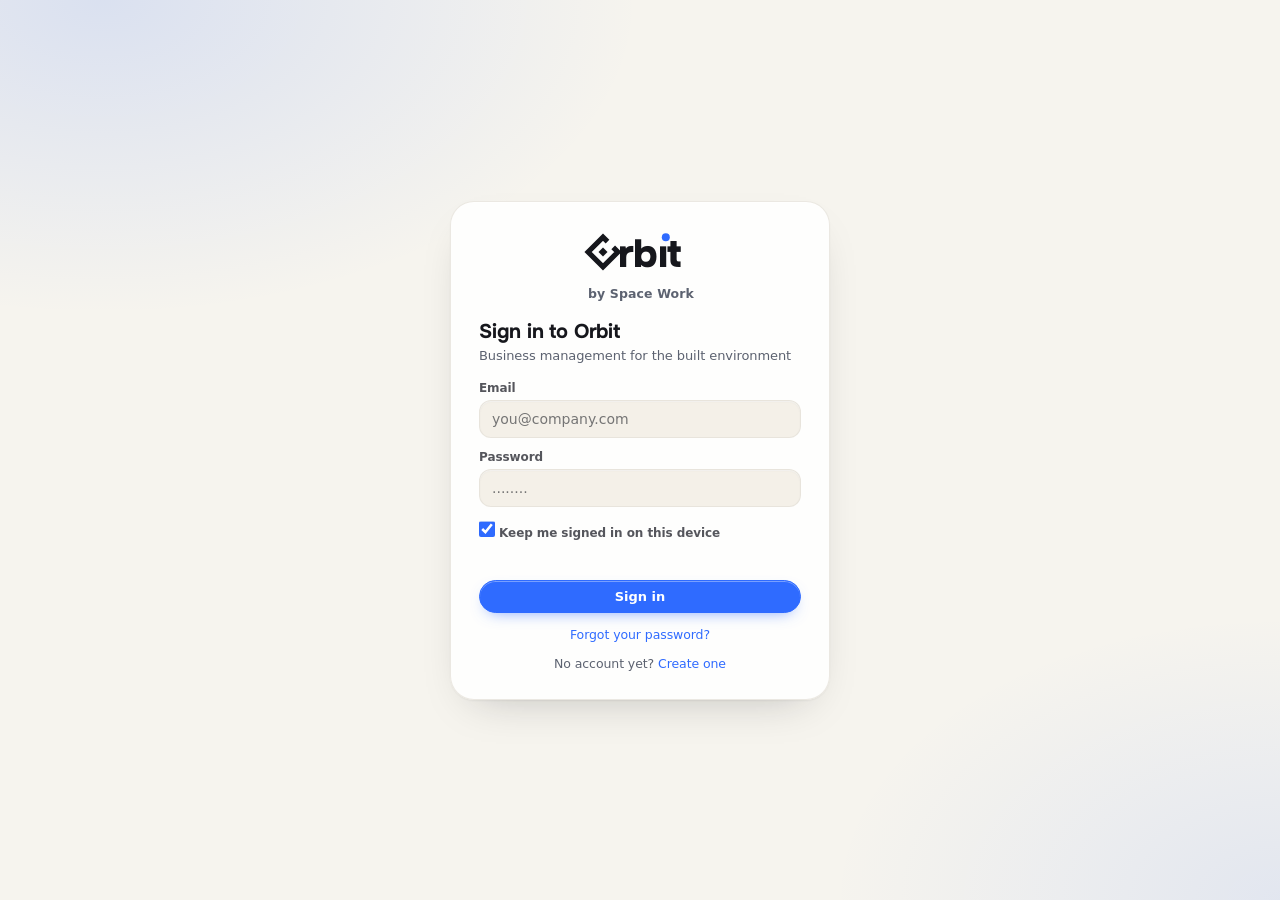
==== commit 07405a98: "Roles now govern reading, the members table enforces its own rules, and a security review with the f" ====
--- a/index.html
+++ b/index.html
@@ -4,6 +4,11 @@
   <meta charset="utf-8">
   <meta name="viewport" content="width=device-width, initial-scale=1, viewport-fit=cover">
   <meta name="theme-color" content="#16171c">
+  <link rel="manifest" href="manifest.json">
+  <meta name="apple-mobile-web-app-capable" content="yes">
+  <meta name="apple-mobile-web-app-status-bar-style" content="default">
+  <meta name="apple-mobile-web-app-title" content="Orbit">
+  <link rel="apple-touch-icon" href="icons/orbit-180.png">
   <title>Orbit - Spacework ERP</title>
   <link rel="icon" type="image/svg+xml" href="data:image/svg+xml,%3Csvg xmlns='http://www.w3.org/2000/svg' viewBox='0 0 100 100'%3E%3Crect width='100' height='100' rx='22' fill='%2316171c'/%3E%3Cpath d='M75.5 38.3L87.2 50L50 87.2L12.8 50L50 12.8L61.3 24.1' fill='none' stroke='%23ffffff' stroke-width='11' stroke-linejoin='miter'/%3E%3Crect x='43' y='43' width='14' height='14' fill='%23ffffff' transform='rotate(45 50 50)'/%3E%3Ccircle cx='68.4' cy='31.2' r='7' fill='%232f6bff'/%3E%3C/svg%3E">
   <link rel="preconnect" href="https://fonts.googleapis.com">
@@ -12,7 +17,7 @@
   <!-- app.css loaded with a per-load cache-buster (index.html is served no-cache,
        so this always pulls the latest CSS even behind the zone's 4h asset TTL) -->
   <script>document.write('<link rel="stylesheet" href="css/app.css?t=' + Date.now() + '">');</script>
-  <script src="https://cdn.jsdelivr.net/npm/@supabase/supabase-js@2"></script>
+  <script src="/js/vendor/supabase-js.min.js?v=2.116.0"></script>
 </head>
 <body>
   <div id="root"><div class="boot">Loading Orbit...</div></div>
@@ -29,5 +34,6 @@
       document.body.appendChild(c);
     })();
   </script>
+  <script>if ("serviceWorker" in navigator && location.protocol === "https:") { window.addEventListener("load", function () { navigator.serviceWorker.register("sw.js").catch(function () { }); }); }</script>
 </body>
 </html>
--- a/css/app.css
+++ b/css/app.css
@@ -145,6 +145,16 @@
 .o-seg{border:1px solid var(--line);background:var(--panel);color:var(--ink2);border-radius:var(--r);padding:6px 14px;font:inherit;font-size:13px;font-weight:600;cursor:pointer}
 .o-seg:hover{background:var(--panel2)}
 .o-seg.on{background:var(--accent);border-color:var(--accent);color:#fff}
+/* allowed networks: the address the database sees, and the three enforcement choices */
+.ipr-now{border:1px solid var(--line);background:var(--panel2);border-radius:var(--r);padding:10px 12px;font-size:13.5px;margin:0 0 12px}
+.ipr-now code{font-family:var(--mono);font-size:12.5px}
+.ipr-now.ipr-warn{background:var(--bad-s);border-color:color-mix(in srgb,var(--bad) 32%,var(--line))}
+.ipr-modes{display:grid;grid-template-columns:repeat(3,1fr);gap:8px;margin:0 0 12px}
+@media(max-width:760px){.ipr-modes{grid-template-columns:1fr}}
+.ipr-mode{display:flex;gap:8px;align-items:flex-start;border:1px solid var(--line);border-radius:var(--r);background:var(--panel);padding:10px 12px;cursor:pointer}
+.ipr-mode:hover{background:var(--panel2)}
+.ipr-mode>span{display:flex;flex-direction:column;gap:2px;font-size:13.5px}
+.ipr-mode i{font-style:normal;font-size:12px;color:var(--ink2);line-height:1.45}
 /* user management: team roster + invites + company-access checklist */
 .um-acts{display:flex;gap:6px;justify-content:flex-end;flex-wrap:wrap}
 .um-cco{display:flex;align-items:center;gap:8px;padding:4px 0;font-size:13.5px;cursor:pointer}
@@ -184,6 +194,32 @@
 .help-article li{margin-bottom:5px}
 .help-cat{font-size:11.5px;font-weight:700;text-transform:uppercase;letter-spacing:.05em;color:var(--accent)}
 .help-empty{color:var(--ink3);font-size:13px;padding:12px 0}
+/* screen help: a full page per screen, in the side panel and in each app's manual */
+.help-panel.wide{width:640px}
+.sh h4{font-size:11.5px;font-weight:700;text-transform:uppercase;letter-spacing:.05em;color:var(--ink3);margin:18px 0 6px}
+.sh p,.sh li,.sh dd{font-size:14px;line-height:1.55;color:var(--ink2)}
+.sh p{margin:0 0 8px}
+.sh .sh-what{font-size:15px;color:var(--ink)}
+.sh ol,.sh ul{padding-left:20px;margin:0 0 6px}
+.sh li{margin-bottom:5px}
+.sh-tw{overflow-x:auto}
+.sh-t{width:100%;border-collapse:collapse;font-size:13.5px}
+.sh-t td{padding:7px 8px 7px 0;border-top:1px solid var(--line);vertical-align:top;color:var(--ink2);line-height:1.5}
+.sh-t td:first-child{width:30%;color:var(--ink)}
+.sh-t td:nth-child(3){white-space:nowrap;text-align:right;padding-right:0}
+.sh-req,.sh-auto{display:inline-block;font-size:11px;font-weight:700;padding:1px 7px;border-radius:99px}
+.sh-req{background:var(--bad-s);color:var(--bad-t)}
+.sh-auto{background:var(--panel2);color:var(--ink2);border:1px solid var(--line)}
+.sh-opt{font-size:11.5px;color:var(--ink3)}
+.sh-dl{margin:0}
+.sh-dl dt{font-weight:600;color:var(--ink);margin-top:10px;font-size:14px}
+.sh-dl dd{margin:2px 0 0}
+.sh-d{border:1px solid var(--line);border-radius:var(--r);margin:8px 0;background:var(--panel)}
+.sh-d>summary{cursor:pointer;padding:11px 14px;display:flex;flex-direction:column;gap:2px}
+.sh-d>summary span{font-size:13px;color:var(--ink3)}
+.sh-d[open]>summary{border-bottom:1px solid var(--line)}
+.sh-d>.sh{padding:2px 16px 14px}
+@media print{.sh-d{break-inside:avoid-page;border:0}.sh-d>summary{padding-left:0}}
 .tour-catch{position:fixed;inset:0;z-index:200;background:transparent}
 .tour-catch.dim{background:rgba(0,0,0,.5)}
 .tour-spot{position:fixed;z-index:201;border-radius:var(--r);box-shadow:0 0 0 9999px rgba(0,0,0,.55);pointer-events:none;transition:all .2s ease;outline:2px solid var(--accent)}
@@ -195,6 +231,53 @@
 .tour-nav{display:flex;align-items:center;margin-top:14px}
 .tour-skip{border:0;background:none;color:var(--ink3);cursor:pointer;font:inherit;font-size:12.5px}
 .tour-skip:hover{color:var(--ink)}
+/* walkthroughs: a spotlight round the real control, a step card beside it, and the first-week checklist */
+.wk-spot{position:fixed;z-index:190;border-radius:var(--r);box-shadow:0 0 0 9999px rgba(0,0,0,.45);outline:2px solid var(--accent);pointer-events:none;transition:left .18s ease,top .18s ease,width .18s ease,height .18s ease}
+.wk-spot.wk-none{display:none}
+.wk-spot.wk-soft{box-shadow:none}
+.wk-card{position:fixed;z-index:195;box-sizing:border-box;max-width:calc(100vw - 16px);background:var(--panel);color:var(--ink);border:1px solid var(--line);border-top:3px solid var(--accent);border-radius:var(--r);box-shadow:0 12px 36px rgba(0,0,0,.32);padding:12px 14px;outline:none;transition:left .18s ease,top .18s ease}
+.wk-card:focus-visible{box-shadow:0 0 0 3px var(--accent-soft),0 12px 36px rgba(0,0,0,.32)}
+.wk-top{display:flex;align-items:center;gap:8px;min-width:0}
+.wk-n{font-size:11px;font-weight:700;text-transform:uppercase;letter-spacing:.04em;color:var(--accent);white-space:nowrap}
+.wk-name{flex:1;min-width:0;font-size:11.5px;color:var(--ink3);overflow:hidden;text-overflow:ellipsis;white-space:nowrap}
+.wk-x{border:0;background:none;font-size:20px;line-height:1;color:var(--ink3);cursor:pointer;padding:0 2px}
+.wk-x:hover{color:var(--ink)}
+.wk-bar{height:3px;background:var(--line);border-radius:3px;margin:8px 0 2px;overflow:hidden}
+.wk-bar i{display:block;height:100%;background:var(--accent);transition:width .2s ease}
+.wk-t{font-size:15.5px;font-weight:700;line-height:1.3;margin:8px 0 4px;color:var(--ink)}
+.wk-b{font-size:13.5px;line-height:1.5;color:var(--ink2)}
+.wk-b b{color:var(--ink)}
+.wk-wait{margin-top:8px;font-size:12.5px;line-height:1.45;color:var(--warn-t);background:var(--warn-s);border-radius:var(--r-sm);padding:6px 9px}
+.wk-nav{display:flex;align-items:center;flex-wrap:wrap;gap:6px;margin-top:12px}
+.wk-gap{flex:1}
+.wk-link{border:0;background:none;color:var(--ink3);cursor:pointer;font:inherit;font-size:12.5px;padding:4px 2px;text-decoration:underline;text-underline-offset:2px}
+.wk-link:hover{color:var(--ink)}
+.wk-nav .btn[disabled]{opacity:.45;cursor:not-allowed}
+body.wk-on .toast{z-index:196}
+.wk-intro{font-size:12.5px;line-height:1.5;color:var(--ink3);margin:0 0 8px}
+.wk-row{display:flex;align-items:center;gap:12px;width:100%;text-align:left;border:1px solid var(--line);background:var(--panel2);border-radius:var(--r);padding:10px 12px;cursor:pointer;font:inherit;color:var(--ink)}
+.wk-row:hover{border-color:var(--accent)}
+.wk-row>span:last-child{display:flex;flex-direction:column}
+.wk-row.done .ht-play{background:var(--good-s);color:var(--good-t)}
+.wk-showme{display:flex;flex-direction:column;align-items:flex-start;gap:8px;margin:4px 0 14px}
+.wk-showme .btn{white-space:normal;text-align:left}
+.wk-cl{flex-basis:100%;order:99;box-sizing:border-box;border:1px solid var(--line);border-left:3px solid var(--accent);background:var(--panel2);border-radius:var(--r);padding:8px 12px;margin:2px 0 4px}
+.wk-cl-h{display:flex;align-items:center;gap:10px;font-size:13px;color:var(--ink)}
+.wk-cl-n{font-size:12px;color:var(--ink3)}
+.wk-cl-x{margin-left:auto;border:0;background:none;font-size:18px;line-height:1;color:var(--ink3);cursor:pointer;padding:0 2px}
+.wk-cl-x:hover{color:var(--ink)}
+.wk-cl-l{list-style:none;margin:6px 0 0;padding:0;display:flex;flex-wrap:wrap;gap:6px 16px}
+.wk-cl-l li{display:flex;align-items:center;gap:6px;min-height:26px;font-size:13px;color:var(--ink2)}
+.wk-cl-l li.done .wk-cl-t{color:var(--ink3);text-decoration:line-through}
+.wk-cl-ic{width:16px;height:16px;flex:none;display:grid;place-items:center;border:1.5px solid var(--line);border-radius:50%}
+.wk-cl-l li.done .wk-cl-ic{background:var(--good-s);border-color:var(--good);color:var(--good-t)}
+.wk-cl-ic .svgico{width:11px;height:11px}
+.wk-cl-go{border:1px solid var(--accent);background:transparent;color:var(--accent);border-radius:99px;padding:2px 9px;font:inherit;font-size:12px;font-weight:600;cursor:pointer}
+.wk-cl-go:hover{background:var(--accent-soft)}
+.wk-sr{position:absolute;width:1px;height:1px;overflow:hidden;clip:rect(0 0 0 0);white-space:nowrap}
+.o-app.cp-mini .wk-cl{display:none}
+@media (max-width:600px){.wk-card{padding:10px 12px}.wk-t{font-size:14.5px}.wk-b{font-size:13px}.wk-cl-l{flex-direction:column;gap:4px}}
+@media (prefers-reduced-motion:reduce){.wk-spot,.wk-card,.wk-bar i{transition:none}}
 /* automations */
 .au-list{display:flex;flex-direction:column;gap:10px;max-width:760px}
 .au-rule{border:1px solid var(--line);border-radius:var(--r);padding:12px 14px;background:var(--panel2)}
@@ -560,6 +643,7 @@
 .o-si-caret{color:var(--ink3);font-size:17px;line-height:1;transition:transform .15s}
 .o-si-grp[aria-expanded="true"] .o-si-caret{transform:rotate(90deg)}
 .o-sub{display:flex;flex-direction:column;gap:1px;padding:1px 0 4px}
+.o-sub[hidden]{display:none}
 .o-si-sub{padding-left:20px;font-size:13px;min-height:36px;color:var(--ink3)}
 .o-si-sub .o-si-ic{width:17px}
 .o-si-sub .o-si-ic svg{width:15px;height:15px}
@@ -664,6 +748,24 @@
 .o-bc-min{width:22px;height:22px;margin-left:2px;border:1px solid transparent;border-radius:var(--r-sm);background:none;color:var(--ink3);cursor:pointer;display:grid;place-items:center;flex:none;padding:0}
 .o-bc-min:hover{border-color:var(--line);color:var(--accent);background:var(--panel2)}
 .o-bc-min.on{color:var(--accent);background:var(--accent-soft)}
+.o-bc-help{width:22px;height:22px;margin-left:4px;border:1px solid var(--line);border-radius:50%;background:var(--panel);color:var(--ink2);cursor:pointer;display:grid;place-items:center;flex:none;padding:0;font-size:12px;font-weight:700;line-height:1}
+.o-bc-help:hover{border-color:var(--accent);color:var(--accent);background:var(--accent-soft)}
+/* roles by job family */
+.rl-group{margin-bottom:18px}
+.rl-gh{margin:4px 0 8px;font-size:11.5px;font-weight:700;letter-spacing:.07em;text-transform:uppercase;color:var(--ink3)}
+.rl-table select.rl-lvl,.rl-table select.rl-apm{min-width:130px}
+/* first / previous / next / last record, beside the title of a record opened
+   from a list. It sits in a busy title bar, so it reads as one solid control in
+   the theme's own ink: the faint grey version was easy to miss altogether. */
+.o-recnav{display:inline-flex;align-items:center;gap:2px;margin-left:8px;flex:none;padding:2px;border:1px solid var(--line);border-radius:var(--r);background:var(--panel2);box-shadow:var(--sh-sm)}
+.o-recnav-b{width:26px;height:24px;border:1px solid var(--line);border-radius:var(--r-sm);background:var(--panel);color:var(--ink);cursor:pointer;font-size:16px;font-weight:700;line-height:1;display:grid;place-items:center;padding:0}
+.o-recnav-b:hover:not(:disabled){border-color:var(--accent);color:var(--accent);background:var(--accent-soft)}
+.o-recnav-b:focus-visible{outline:2px solid var(--accent);outline-offset:1px}
+.o-recnav-b:disabled{opacity:.4;color:var(--ink3);background:transparent;border-color:transparent;cursor:default}
+.o-recnav-n{font-size:12px;font-weight:600;color:var(--ink2);white-space:nowrap;font-variant-numeric:tabular-nums;padding:0 5px}
+/* on a phone the title bar is already full, so the four buttons stay and the
+   "3 of 40" counter (which the buttons' tooltips repeat) gives up its space */
+@media(max-width:560px){.o-recnav{margin-left:4px}.o-recnav-n{display:none}}
 .o-app.cp-mini .o-bc-min svg{transform:rotate(180deg)}
 /* a long page title shortens rather than wrapping the whole bar onto two rows */
 .o-bc{min-width:0}
@@ -739,6 +841,16 @@
 .o-stages .st.on{background:var(--accent-soft);color:var(--accent)}
 .o-stages .st.done{color:var(--ink2)}
 .o-sheet{padding:22px 26px}
+/* the money strip on a confirmed order: ordered, billed, paid, still outstanding, and
+   the badges that say where it stands. It wraps on a phone rather than scrolling. */
+.o-money{display:flex;flex-wrap:wrap;align-items:center;gap:8px 18px;border:1px solid var(--line);border-radius:var(--r);background:var(--panel2);padding:10px 14px;margin:0 0 12px}
+.o-money .om{display:flex;flex-direction:column;min-width:92px}
+.o-money .om .k{font-size:11px;font-weight:600;color:var(--ink3)}
+.o-money .om .v{font-size:14px;font-weight:700;font-variant-numeric:tabular-nums}
+.o-money .om.due .v{color:var(--bad-t)}
+.o-money .om-b{display:flex;flex-wrap:wrap;gap:6px;margin-left:auto}
+.o-money .om-note{flex-basis:100%;font-size:12px;color:var(--ink3)}
+@media(max-width:640px){.o-money .om-b{margin-left:0;flex-basis:100%}}
 .o-smart{display:flex;gap:10px;flex-wrap:wrap;justify-content:flex-end;margin-bottom:6px}
 .o-smart .sb{display:flex;flex-direction:column;align-items:flex-start;border:1px solid var(--line);border-radius:var(--r);padding:7px 14px;min-width:96px;cursor:pointer;background:var(--panel)}
 .o-smart .sb:hover{border-color:var(--accent)}
@@ -779,7 +891,9 @@
 .o-lines td{padding:5px 6px;border-bottom:1px solid var(--line);vertical-align:middle}
 .o-lines input,.o-lines select{width:100%;padding:6px 7px;border:1px solid transparent;border-radius:var(--r-sm);background:transparent;color:var(--ink);font:inherit;font-size:13px}
 .o-lines input:hover,.o-lines select:hover{border-color:var(--line)}
-.o-lines input:focus,.o-lines select:focus{outline:none;border-color:var(--accent);background:var(--panel2)}
+/* Enter walks a line field by field, so the cell you are in has to be obvious at
+   a glance; a border colour alone is too quiet to follow while typing fast. */
+.o-lines input:focus,.o-lines select:focus{outline:none;border-color:var(--accent);background:var(--panel2);box-shadow:0 0 0 2px var(--accent-soft)}
 .o-lines input.num{text-align:right;font-family:var(--mono)}
 .o-lines .del{color:var(--bad-t);cursor:pointer;border:none;background:none;font-size:16px;line-height:1}
 .o-addln{margin-top:8px;color:var(--accent);cursor:pointer;font-size:13px;font-weight:600;background:none;border:none;padding:6px 2px}
@@ -1446,6 +1560,31 @@
 .ag-act{display:flex;gap:9px;padding:6px 0;font-size:12.5px;color:var(--ink2);line-height:1.4}
 .ag-act-dot{width:7px;height:7px;border-radius:50%;background:var(--ink3);margin-top:6px;flex:none}
 @media(max-width:820px){.ag-panel-body{grid-template-columns:1fr}.ag-panel-main{border-right:none;border-bottom:1px solid var(--line);padding-bottom:16px}.ag-panel-side{padding-top:16px}}
+/* ===== access review =====
+   The same white sheet as the statement of account (.pinv .pstmt), so screen and paper
+   are one string, plus the blocks this page adds. Fixed colours for the same reason the
+   statement fixes its own: it is a document handed to an auditor, white in either theme. */
+.ar-p{border:1px solid #e4e4de;border-radius:4px;padding:12px 14px;margin-top:10px;break-inside:avoid;page-break-inside:avoid}
+.ar-ph{display:flex;align-items:baseline;gap:8px;flex-wrap:wrap;border-bottom:1px solid #e4e4de;padding-bottom:7px;margin-bottom:9px}
+.ar-nm{font-size:14.5px;font-weight:700;color:#111}
+.ar-em{font-size:11.5px;color:#666}
+.ar-rl{margin-left:auto;font-size:12px;color:#111;font-weight:600;white-space:nowrap}
+.ar-tag{display:inline-block;font-size:10px;font-weight:700;text-transform:uppercase;letter-spacing:.04em;padding:1px 6px;border-radius:999px;border:1px solid #d7d7d1;background:#f3f3ef;color:#555}
+.ar-tag.warn{border-color:#e8d3a6;background:#fdf6e6;color:#7a5410}
+.ar-tag.bad{border-color:#e5b4b4;background:#fbeaea;color:#8a1f1f}
+.ar-cols{display:flex;gap:22px;flex-wrap:wrap}
+.ar-col{flex:1 1 190px;min-width:0}
+.ar-ct{font-size:10.5px;text-transform:uppercase;letter-spacing:.05em;color:#888;font-weight:700;margin-bottom:4px}
+.ar-li{font-size:12px;color:#111;line-height:1.55;overflow-wrap:anywhere}
+.ar-off{color:#777}
+/* one question, with its own reason and what to do about it */
+.ar-q{border-left:3px solid #8b8b84;padding:6px 0 6px 10px;margin-top:9px;font-size:12px;color:#111;line-height:1.5;break-inside:avoid;page-break-inside:avoid}
+.ar-q.wide{border-left-color:#b45309}
+.ar-q.gap{border-left-color:#1d4ed8}
+.ar-qt{display:block;font-weight:700}
+.ar-qf{display:block;margin-top:2px;color:#444}
+.ar-none{font-size:12px;color:#3f6b46;font-weight:600;margin-top:8px}
+@media (max-width:820px){.ar-cols{flex-direction:column;gap:10px}.ar-rl{margin-left:0}}
 /* Roles & Permissions */
 .rl-grid{display:grid;grid-template-columns:repeat(auto-fill,minmax(280px,1fr));gap:14px}
 .rl-card{background:var(--panel);border:1px solid var(--line);border-radius:var(--r);padding:14px 16px;display:flex;flex-direction:column}
@@ -2351,3 +2490,489 @@
 .o-empty.o-skel{padding:18px 16px;text-align:left}
 .boot{height:100vh;height:100dvh}
 .login{min-height:100vh;min-height:100dvh}
+
+/* ============================================================================
+   Lists on a phone are cards; the toolbar keeps one row of what matters; the
+   home bar fits; the till, the seating plan and the column grips answer to a
+   finger as well as a mouse.
+   ========================================================================== */
+.o-rcards{display:grid;gap:8px;padding:10px 10px 12px;background:var(--bg)}
+.o-body:has(.o-rcards){background:var(--bg)}
+.o-rcard{display:flex;gap:12px;align-items:flex-start;background:var(--panel);border:1px solid var(--line);border-radius:var(--r);padding:12px 14px;cursor:pointer;box-shadow:var(--sh-sm);-webkit-tap-highlight-color:transparent}
+.o-rcard:active{background:var(--panel2)}
+.o-rc-img{width:44px;height:44px;border-radius:var(--r-sm);object-fit:cover;flex:none}
+.o-rc-main{min-width:0;flex:1}
+.o-rc-t{font-weight:700;font-size:var(--t-md);line-height:1.3;overflow-wrap:anywhere}
+.o-rc-t .muted,.o-rc-t div{font-weight:500}
+.o-rc-s{color:var(--ink2);font-size:var(--t-sm);margin-top:2px}
+.o-rc-grid{display:grid;grid-template-columns:1fr 1fr;gap:6px 12px;margin-top:9px}
+.o-rc-kv{display:flex;flex-direction:column;min-width:0}
+.o-rc-kv .k{font-size:10.5px;letter-spacing:.06em;text-transform:uppercase;color:var(--ink3);font-weight:700}
+.o-rc-kv .v{font-size:var(--t-sm);overflow:hidden;text-overflow:ellipsis;white-space:nowrap}
+.o-rc-grp{font-size:var(--t-xs);letter-spacing:.06em;text-transform:uppercase;color:var(--ink3);font-weight:700;padding:10px 4px 2px}
+.o-rc-grp .cnt{font-weight:600;color:var(--ink2)}
+.o-qa-card{display:flex;gap:8px;padding:10px;position:sticky;bottom:0;background:var(--panel);border-top:1px solid var(--line)}
+.o-qa-card .o-qa-in{flex:1;min-width:0}
+@media(max-width:760px){
+  .o-gs.o-gs-home{display:block}
+  .o-home-top #home-edit{display:none}
+  .o-home-top .o-cosel{max-width:40vw;flex:0 1 auto;min-width:0}
+}
+@media(max-width:640px){
+  .o-cp .o-psize,.o-cp .o-vs,.o-cp #o-selbtn{display:none}
+  .o-cp .o-search{flex:1 1 100%;max-width:none;order:-1}
+  .o-cp .o-bc{order:-3;flex:1 1 auto;min-width:0}
+  .o-cp .o-new{order:-2;margin-left:auto}
+  .o-cp .o-pager{margin-left:auto}
+  .o-lbar .o-psize,.o-lbar #o-selbtn{display:none}
+  .o-lbar .o-search{flex:1 1 100%;max-width:none}
+}
+/* fingers */
+.seat-move,.seat-resize,.o-th-rs{touch-action:none}
+@media(pointer:coarse){
+  .seat-resize{width:22px;height:22px}
+  .pos-wrap button,.tp-rows button,.tp-meth button,.kds-wrap button,.pos-cell,.pos-tile{min-height:48px}
+  .o-tile{padding:16px 6px}
+}
+
+/* ===== add a field as a column ===== */
+.o-addf{display:flex;gap:6px;padding:4px 6px;align-items:center}
+.o-addf-sel{flex:1;min-width:0;font:inherit;font-size:12.5px;padding:5px 7px;border:1px solid var(--line);border-radius:var(--r-sm);background:var(--panel2);color:var(--ink)}
+.o-addf-none{padding:6px 10px;font-size:12px;color:var(--ink3)}
+
+/* ===== the event board: a brief you can look at ===== */
+.bd-grid{display:grid;grid-template-columns:repeat(auto-fill,minmax(230px,1fr));grid-auto-flow:dense;gap:12px;padding:12px 0 24px}
+.bd-card{position:relative;background:var(--panel);border:1px solid var(--line);border-radius:var(--r-lg);padding:14px 16px;box-shadow:var(--sh-sm);min-height:110px;min-width:0;overflow-wrap:anywhere}
+.bd-wide{grid-column:span 2}
+.bd-card.bd-title,.bd-card.bd-subtitle{grid-column:1/-1;min-height:0;background:none;border:0;box-shadow:none;padding:10px 4px 0}
+.bd-h1{margin:0;font-size:26px;font-weight:800;letter-spacing:-.02em;line-height:1.15}
+.bd-h2{margin:0;font-size:17px;font-weight:700;color:var(--ink2)}
+.bd-h{font-weight:700;margin-bottom:5px}
+.bd-p{font-size:13.5px;line-height:1.55;color:var(--ink2)}
+.bd-text{font-size:15px;line-height:1.5}
+.bd-note{background:var(--warn-s);border-color:color-mix(in srgb,var(--warn) 45%,var(--line));transform:rotate(-.5deg)}
+.bd-note .bd-p,.bd-note .bd-h{color:var(--warn-t)}
+.bd-instruction{border-left:4px solid var(--accent)}
+.bd-ins{display:flex;gap:10px;align-items:flex-start;cursor:pointer;font-size:13.5px;line-height:1.5}
+.bd-ins input{margin-top:3px;width:18px;height:18px;flex:none}
+.bd-ins input:checked+span{text-decoration:line-through;color:var(--ink3)}
+.bd-link{display:flex;flex-direction:column;gap:2px;text-decoration:none;color:var(--ink);padding-right:8px}
+.bd-link-ic{font-size:18px}
+.bd-link-t{font-weight:700;font-size:14px}
+.bd-link-u{font-size:12px;color:var(--accent);overflow:hidden;text-overflow:ellipsis;white-space:nowrap}
+.bd-image{padding:0 0 10px}
+.bd-img{border-radius:var(--r-lg) var(--r-lg) 0 0;overflow:hidden;aspect-ratio:4/3;background:var(--panel2)}
+.bd-img img{width:100%;height:100%;object-fit:cover;display:block}
+.bd-img-ph{display:grid;place-items:center;height:100%;color:var(--ink3)}
+.bd-cap{font-size:12.5px;padding:8px 14px 0;font-weight:600}
+.bd-doc{display:flex;gap:12px;align-items:center;text-decoration:none;color:var(--ink);min-height:70px}
+.bd-doc-ic{width:44px;height:54px;border-radius:var(--r-sm);background:var(--accent-soft);color:var(--accent);display:grid;place-items:center;font-size:11px;font-weight:800;flex:none;letter-spacing:.04em}
+.bd-doc-t{min-width:0;font-size:13.5px}
+.bd-tools{position:absolute;top:6px;right:6px;display:flex;gap:2px;opacity:0;transition:opacity .12s;z-index:2}
+.bd-card:hover .bd-tools,.bd-card:focus-within .bd-tools{opacity:1}
+.bd-t{border:1px solid var(--line);background:var(--panel);color:var(--ink2);border-radius:var(--r-sm);width:26px;height:26px;cursor:pointer;font-size:14px;line-height:1;display:grid;place-items:center;padding:0}
+.bd-t:hover{color:var(--accent);border-color:var(--accent)}
+.bd-x:hover{color:var(--bad-t);border-color:var(--bad-t)}
+.bd-add{position:relative}
+.bd-menu{position:absolute;top:42px;left:0;z-index:30;background:var(--panel);border:1px solid var(--line);border-radius:var(--r);box-shadow:var(--sh);padding:6px;display:grid;grid-template-columns:1fr 1fr;gap:4px;width:min(460px,92vw)}
+.bd-menu[hidden]{display:none}
+.bd-kind{text-align:left;border:1px solid transparent;background:none;border-radius:var(--r-sm);padding:8px 10px;cursor:pointer;color:var(--ink);font:inherit}
+.bd-kind:hover{background:var(--panel2)}
+.bd-kind b{display:block;font-size:13px}
+.bd-kind span{font-size:11.5px;color:var(--ink3)}
+@media(pointer:coarse){.bd-tools{opacity:1}}
+@media(max-width:640px){.bd-grid{grid-template-columns:1fr 1fr;gap:8px}.bd-wide{grid-column:span 2}.bd-menu{grid-template-columns:1fr}}
+@media print{.bd-tools,.bd-add{display:none!important}.bd-grid{gap:8px}}
+
+/* ===== utilities: the inline styles that repeated most, now classes =====
+   Doubled selectors so they keep the weight the inline style had. */
+.u-bad.u-bad{color:var(--bad-t)}.u-good.u-good{color:var(--good-t)}
+.u-app.u-app.u-app{background:var(--app);border-color:var(--app);color:#fff}
+.u-accent.u-accent.u-accent{background:var(--accent);border-color:var(--accent);color:#fff}
+.u-r.u-r{text-align:right}.u-c.u-c{text-align:center}
+.u-mt6.u-mt6{margin-top:6px}.u-mt8.u-mt8{margin-top:8px}.u-mt10.u-mt10{margin-top:10px}.u-mt12.u-mt12{margin-top:12px}.u-mt14.u-mt14{margin-top:14px}.u-mt16.u-mt16{margin-top:16px}
+.u-fs11.u-fs11{font-size:11px}.u-fs12.u-fs12{font-size:12px}.u-fs125.u-fs125{font-size:12.5px}
+.u-flex1.u-flex1{flex:1}.u-m0.u-m0{margin:0}.u-p16.u-p16{padding:16px}.u-p10.u-p10{padding:10px}
+.u-b.u-b{font-weight:700}.u-sb.u-sb{font-weight:600}.u-ptr.u-ptr{cursor:pointer}
+.u-mb4.u-mb4{margin:0 0 4px}.u-mb8.u-mb8{margin-bottom:8px}.u-m6012.u-m6012{margin:6px 0 12px}
+.u-formpad.u-formpad{padding:16px 18px;display:grid;gap:12px}
+.u-xbtn.u-xbtn{border:none;background:none;color:var(--bad-t);cursor:pointer;font-size:16px}
+
+/* ===== the screens that needed their own hand on a phone ===== */
+/* the calendar month: one day under the other, other months' days hidden */
+@media(max-width:640px){
+  .cal-grid{min-width:0;display:block}
+  .cal-grid thead{display:none}
+  .cal-grid tbody,.cal-grid tr{display:block;width:100%}
+  .cal-grid td{display:block;width:100%;height:auto;min-height:44px;padding:8px 10px;border-width:0 0 1px}
+  .cal-cell.off{display:none}
+  .cal-dnum{font-size:13px;margin:0 0 4px}
+  .cal-chip{white-space:normal;font-size:12px;padding:3px 7px;display:block}
+  .ap-week{grid-template-columns:1fr;gap:6px}
+  .ap-tl{grid-template-columns:1fr;gap:6px}
+}
+/* the register and the order pad: one column, a thumb-wide charge button */
+@media(max-width:640px){
+  .op-wrap{grid-template-columns:1fr;height:auto;padding:8px 10px}
+  .op-right{min-height:0}
+  .op-foot .btn{height:52px;font-size:16px}
+  .op-line{padding:11px 9px;font-size:14.5px}
+  .mp-opts{grid-template-columns:1fr 1fr}
+  .tp-row{grid-template-columns:1fr 1fr;grid-auto-rows:auto}
+  .tp-row select,.tp-row input{min-height:44px;font-size:16px}
+}
+/* the kitchen display: one ticket per row, bigger bump */
+@media(max-width:640px){
+  .kds-wrap{padding:8px 10px}
+  .kds-board{grid-template-columns:1fr;gap:10px}
+  .kds-bump,.kds-doc{height:52px;font-size:16px}
+  .kds-item{padding:12px 10px}
+  .kds-nm{font-size:16px}
+}
+/* the seating plan: the list is the phone's view, the plan scrolls in its frame */
+.seat-chip{cursor:pointer}
+.seat-pick{display:grid;gap:6px;padding:12px 16px 16px;max-height:60dvh;overflow:auto}
+.seat-pick button{display:flex;justify-content:space-between;align-items:center;gap:10px;padding:12px 14px;border:1px solid var(--line);border-radius:var(--r);background:var(--panel2);color:var(--ink);font:inherit;font-size:14px;cursor:pointer;text-align:left;min-height:46px}
+.seat-pick button:hover{border-color:var(--accent)}
+.seat-pick button.full{opacity:.55}
+.seat-pick button .cap{font-size:12px;color:var(--ink3);font-variant-numeric:tabular-nums}
+.seat-pick button.unseat{background:var(--bad-s);color:var(--bad-t);border-color:transparent}
+@media(max-width:640px){
+  .seat-wrap{flex-direction:column}
+  .seat-plan{min-height:360px;height:360px;touch-action:pan-x pan-y}
+  .seat-side{width:auto;flex:none;max-height:220px}
+  .seat-chip{padding:7px 11px;font-size:13px}
+}
+/* the spreadsheet grids: the row gutter stays put while the sheet scrolls sideways */
+.sg-scroll{-webkit-overflow-scrolling:touch}
+.sg-gut,.sg-cnr{position:sticky;left:0;z-index:3}
+@media(pointer:coarse){
+  .sg-in,.sg-hin{min-height:40px;font-size:14px}
+  .sg-cdel{opacity:1}
+}
+
+/* ===== knowledge: an article reads like a page, and prints like one ===== */
+.kb-body{background:var(--bg)}
+.kb-page{display:grid;grid-template-columns:220px minmax(0,860px);gap:24px;padding:24px;max-width:1140px;margin:0 auto;align-items:start}
+.kb-page.no-toc{grid-template-columns:minmax(0,860px);justify-content:center}
+.kb-toc{position:sticky;top:12px;background:var(--panel);border:1px solid var(--line);border-radius:var(--r);padding:12px 14px;display:flex;flex-direction:column;gap:6px}
+.kb-toc-h{font-size:10.5px;letter-spacing:.08em;text-transform:uppercase;color:var(--ink3);font-weight:700;margin-bottom:2px}
+.kb-toc a{font-size:13px;color:var(--ink2);text-decoration:none;cursor:pointer;line-height:1.35}
+.kb-toc a:hover{color:var(--accent)}
+.kb-doc{background:var(--panel);border:1px solid var(--line);border-radius:var(--r-lg);box-shadow:var(--sh);padding:40px 48px 48px;min-width:0}
+.kb-head{border-bottom:1px solid var(--line);padding-bottom:18px;margin-bottom:22px}
+.kb-cat{font-size:11px;letter-spacing:.08em;text-transform:uppercase;color:var(--accent);font-weight:700}
+.kb-head h1{margin:6px 0 8px;font-size:30px;font-weight:800;letter-spacing:-.02em;line-height:1.15;text-wrap:balance}
+.kb-meta{font-size:12.5px;color:var(--ink3)}
+.kb-rendered{font-size:15px;line-height:1.65;color:var(--ink);max-width:72ch}
+.kb-rendered h2{font-size:21px;font-weight:800;letter-spacing:-.01em;margin:34px 0 10px;padding-top:6px;scroll-margin-top:12px}
+.kb-rendered h2:first-child{margin-top:0}
+.kb-rendered h3{font-size:16.5px;font-weight:700;margin:22px 0 6px}
+.kb-rendered h4{font-size:14.5px;font-weight:700;margin:16px 0 4px;color:var(--ink2)}
+.kb-rendered p{margin:0 0 12px}
+.kb-rendered ul,.kb-rendered ol{margin:0 0 14px;padding-left:24px}
+.kb-rendered li{margin:4px 0}
+.kb-rendered li::marker{color:var(--ink3);font-weight:600}
+.kb-rendered code{font-family:var(--mono);font-size:.88em;background:var(--panel2);padding:1px 6px;border-radius:var(--r-sm);border:1px solid var(--line)}
+.kb-rendered hr{border:0;border-top:1px solid var(--line);margin:24px 0}
+.kb-call{border-left:4px solid var(--accent);background:var(--accent-soft);padding:12px 16px;border-radius:0 var(--r) var(--r) 0;margin:14px 0;font-size:14px;line-height:1.55}
+.kb-call.warn{border-color:var(--warn);background:var(--warn-s);color:var(--warn-t)}
+.kb-fig{margin:18px 0 22px}
+.kb-fig img{width:100%;display:block;border:1px solid var(--line);border-radius:var(--r);box-shadow:var(--sh-sm);background:var(--panel2);min-height:60px}
+.kb-fig figcaption{font-size:12.5px;color:var(--ink3);margin-top:6px}
+.kb-tw{overflow-x:auto;margin:0 0 16px}
+.kb-table{border-collapse:collapse;width:100%;font-size:13.5px}
+.kb-table th,.kb-table td{border:1px solid var(--line);padding:7px 10px;text-align:left;vertical-align:top}
+.kb-table th{background:var(--panel2);font-weight:700}
+.kb-xref{color:var(--accent);cursor:pointer;text-decoration:underline;text-decoration-color:color-mix(in srgb,var(--accent) 40%,transparent)}
+.kb-xref.missing{color:var(--ink3);text-decoration:none;cursor:default}
+.kb-related{margin-top:32px;padding-top:16px;border-top:1px solid var(--line);display:flex;flex-direction:column;gap:6px}
+.kb-related a{color:var(--accent);cursor:pointer;font-size:14px}
+/* the editor: write on the left, read on the right */
+.kb-edbar{display:flex;flex-wrap:wrap;gap:6px;align-items:center;margin:14px 0 8px}
+.kb-edhint{font-size:12px;color:var(--ink3);flex-basis:100%}
+.kb-ed{display:grid;grid-template-columns:1fr 1fr;gap:14px;min-height:60vh}
+.kb-ed textarea{width:100%;min-height:60vh;font-family:var(--mono);font-size:13px;line-height:1.55;padding:14px;border:1px solid var(--line);border-radius:var(--r);background:var(--panel2);color:var(--ink);resize:vertical;box-sizing:border-box}
+.kb-preview{border:1px solid var(--line);border-radius:var(--r);background:var(--bg);overflow:auto;max-height:80vh}
+.kb-doc-prev{box-shadow:none;border:0;border-radius:0;padding:22px 26px}
+.kb-doc-prev .kb-rendered{font-size:14px}
+@media(max-width:900px){.kb-page,.kb-page.no-toc{grid-template-columns:1fr;padding:12px}.kb-toc{position:static}.kb-doc{padding:22px 18px 28px}.kb-head h1{font-size:24px}.kb-ed{grid-template-columns:1fr}.kb-preview{max-height:none}}
+@media print{
+  #o-main,.o-app,.o-shell,.o-view,.o-body,.kb-body{overflow:visible!important;height:auto!important;display:block!important;padding:0!important;background:#fff!important}
+  .kb-page{display:block;padding:0;max-width:none}
+  .kb-toc,.kb-related,.o-cp,.o-navbar,.o-side,.o-tabbar{display:none!important}
+  .kb-doc{border:0;box-shadow:none;padding:0;max-width:none;border-radius:0}
+  .kb-rendered{max-width:none;font-size:11.5pt;line-height:1.5}
+  .kb-rendered h2{break-after:avoid;margin-top:22pt}
+  .kb-fig,.kb-call,.kb-table,.kb-rendered li{break-inside:avoid}
+  .kb-fig img{border:1px solid #ccc;box-shadow:none;max-height:120mm;width:auto;max-width:100%}
+  .kb-head h1{font-size:22pt}
+  @page{margin:18mm 16mm}
+}
+
+/* ============================================================================
+   Glass. The look of the current Apple platforms: frosted bars and sheets that
+   blur what is behind them, capsule buttons with a specular edge, fields that
+   sit in the surface rather than on it, larger continuous corners, and a
+   faint wallpaper so the glass has something to blur. Appended last so it
+   wins; every colour comes from the theme tokens so all eight themes keep it.
+   ========================================================================== */
+:root{
+  --r:12px;--r-lg:18px;--r-xl:24px;
+  --glass:color-mix(in srgb,var(--panel) 72%,transparent);
+  --glass-strong:color-mix(in srgb,var(--panel) 86%,transparent);
+  --glass-line:color-mix(in srgb,var(--line) 75%,transparent);
+  --glass-hi:rgba(255,255,255,.62);
+  --glass-blur:blur(22px) saturate(1.6);
+  --field:color-mix(in srgb,var(--panel2) 70%,transparent);
+  --ring:0 0 0 4px color-mix(in srgb,var(--accent) 18%,transparent);
+  --sh:0 1px 2px rgba(22,23,28,.05),0 18px 44px -24px rgba(22,23,28,.28);
+  --sh-lg:0 2px 6px rgba(22,23,28,.06),0 30px 80px -30px rgba(22,23,28,.45);
+}
+@media (prefers-color-scheme:dark){:root:not([data-theme="light"]){--glass-hi:rgba(255,255,255,.09);--glass:color-mix(in srgb,var(--panel) 66%,transparent)}}
+:root[data-theme="dark"]{--glass-hi:rgba(255,255,255,.09);--glass:color-mix(in srgb,var(--panel) 66%,transparent)}
+
+/* the wallpaper: two soft pools of the accent behind everything */
+body::before{content:"";position:fixed;inset:0;z-index:-1;pointer-events:none;background:
+  radial-gradient(60% 50% at 8% 0%,color-mix(in srgb,var(--accent) 14%,transparent),transparent 70%),
+  radial-gradient(50% 45% at 100% 100%,color-mix(in srgb,var(--accent) 10%,transparent),transparent 70%),
+  var(--bg)}
+body{background:transparent}
+.o-app,.o-home,.o-form-bg,.kb-body,.o-shell,.o-view{background:transparent}
+.o-body{background:var(--glass-strong)}
+.o-body-embed{background:var(--glass-strong)}
+
+/* bars: frosted, with a specular top edge */
+.o-navbar,.o-home-top,.o-cp,.o-side,.o-tabbar,.o-lbar,.o-statusbar{
+  background:var(--glass);-webkit-backdrop-filter:var(--glass-blur);backdrop-filter:var(--glass-blur);
+  border-color:var(--glass-line);box-shadow:inset 0 1px 0 var(--glass-hi)}
+.o-navbar{box-shadow:inset 0 -1px 0 var(--glass-line),inset 0 1px 0 var(--glass-hi)}
+.o-side{border-right-color:var(--glass-line)}
+.o-tabbar{box-shadow:inset 0 1px 0 var(--glass-hi),0 -10px 30px -18px rgba(22,23,28,.35)}
+@media(max-width:760px){.o-statusbar{background:var(--glass);-webkit-backdrop-filter:var(--glass-blur);backdrop-filter:var(--glass-blur)}}
+
+/* sheets and menus: heavier frost, bigger corners, a deeper shadow */
+.o-dd,.sheet,.o-gs-dd,.bd-menu,.o-notif,.o-appear{
+  background:var(--glass-strong);-webkit-backdrop-filter:var(--glass-blur);backdrop-filter:var(--glass-blur);
+  border:1px solid var(--glass-line);border-radius:var(--r-lg);box-shadow:var(--sh-lg),inset 0 1px 0 var(--glass-hi)}
+.sheet{border-radius:var(--r-xl)}
+.sheet h3{border-bottom-color:var(--glass-line)}
+.foot{border-top-color:var(--glass-line)}
+.modal{background:rgba(8,12,20,.38);-webkit-backdrop-filter:blur(6px);backdrop-filter:blur(6px)}
+.o-dd .it{border-radius:var(--r)}
+.o-dd .it:hover{background:color-mix(in srgb,var(--accent) 10%,transparent)}
+
+/* surfaces: the panels sit in the wallpaper, lit from the top */
+.card,.o-form,.o-report,.o-home-grp,.kb-doc,.o-card,.o-rcard,.stat,.cp-card,.o-th-tile,.bd-card,.login .card,.o-sheet .card{
+  background:var(--glass-strong);border-color:var(--glass-line);box-shadow:var(--sh),inset 0 1px 0 var(--glass-hi)}
+.o-home-grp{border-radius:var(--r-xl)}
+.o-form,.kb-doc,.login .card{border-radius:var(--r-xl)}
+.o-tile .ic{border-radius:var(--r-lg);box-shadow:var(--sh),inset 0 1px 0 rgba(255,255,255,.25)}
+.o-list th{background:var(--glass-strong);-webkit-backdrop-filter:var(--glass-blur);backdrop-filter:var(--glass-blur)}
+.o-list tbody tr:hover{background:color-mix(in srgb,var(--accent) 8%,transparent)}
+.o-statusbar{background:var(--glass)}
+
+/* fields: in the surface, not on it; a soft wide ring when they have focus */
+.o-fld input,.o-fld select,.o-fld textarea,.form input,.form select,.form textarea,.o-title input,#o-gs-in,.o-cosel,.o-qa-in,.o-ein,.kb-ed textarea,.o-search,.cc-body,.ev-search,.tp-row input,.tp-row select,.o-colf-q,.o-addf-sel,.login input{
+  background:var(--field);border:1px solid var(--glass-line);border-radius:var(--r);box-shadow:inset 0 1px 2px rgba(22,23,28,.05),inset 0 1px 0 var(--glass-hi);
+  transition:border-color .14s,box-shadow .14s,background .14s}
+.o-fld input:focus,.o-fld select:focus,.o-fld textarea:focus,.form input:focus,.form select:focus,.form textarea:focus,.o-title input:focus,#o-gs-in:focus,.o-cosel:focus,.o-qa-in:focus,.o-ein:focus,.kb-ed textarea:focus,.o-search:focus-within,.ev-search:focus,.login input:focus{
+  outline:none;border-color:color-mix(in srgb,var(--accent) 60%,var(--glass-line));box-shadow:var(--ring),inset 0 1px 0 var(--glass-hi);background:var(--glass-strong)}
+.o-fld input[readonly]{background:transparent;box-shadow:none;border-color:transparent}
+.o-search{border-radius:var(--r-pill);padding-left:12px}
+#o-gs-in{border-radius:var(--r-pill);padding:0 14px}
+.o-cosel{border-radius:var(--r-pill);padding:6px 12px}
+.o-title input{border-radius:var(--r-lg)}
+
+/* buttons: capsules with a specular edge; the primary is the accent lit from above */
+.btn,.o-filtbtn,.o-new,.o-statusbar button,.ev-toolbar .pri,.ev-toolbar button,.bd-add-btn,.o-help,.o-bell,.o-theme-tog,.o-side-toggle,.o-psize,.o-vs,.o-pager button{
+  border-radius:var(--r-pill);border:1px solid var(--glass-line);background:var(--glass-strong);color:var(--ink);
+  box-shadow:inset 0 1px 0 var(--glass-hi),0 1px 2px rgba(22,23,28,.06);transition:transform .08s,box-shadow .12s,background .12s,border-color .12s}
+.btn:hover,.o-filtbtn:hover,.o-statusbar button:hover,.o-pager button:hover{background:var(--panel);border-color:color-mix(in srgb,var(--accent) 35%,var(--glass-line));box-shadow:inset 0 1px 0 var(--glass-hi),0 2px 8px rgba(22,23,28,.08)}
+.btn:active,.o-filtbtn:active,.o-new:active,.o-statusbar button:active,.pri:active{transform:scale(.97)}
+.o-filtbtn.on,.o-vs button.on{background:color-mix(in srgb,var(--accent) 14%,var(--panel));border-color:color-mix(in srgb,var(--accent) 45%,transparent);color:var(--accent)}
+.o-vs{padding:2px;gap:2px;overflow:hidden}
+.o-vs button{border:0;border-radius:var(--r-pill);background:transparent}
+.o-vs button.on{background:color-mix(in srgb,var(--accent) 14%,var(--panel))}
+.btn.pri,.pri,.o-new,.o-cp .o-new,.ev-toolbar .pri,.u-app.u-app.u-app,.u-accent.u-accent.u-accent{
+  color:#fff;border:1px solid transparent;
+  background:linear-gradient(180deg,color-mix(in srgb,var(--accent) 86%,#fff),var(--accent) 55%,color-mix(in srgb,var(--accent) 88%,#000));
+  box-shadow:inset 0 1px 0 rgba(255,255,255,.35),0 6px 16px -8px color-mix(in srgb,var(--accent) 70%,transparent)}
+.u-app.u-app.u-app,.o-statusbar .pri{background:linear-gradient(180deg,color-mix(in srgb,var(--app) 84%,#fff),var(--app) 55%,color-mix(in srgb,var(--app) 86%,#000));box-shadow:inset 0 1px 0 rgba(255,255,255,.28),0 6px 16px -8px color-mix(in srgb,var(--app) 70%,transparent)}
+.btn.pri:hover,.pri:hover,.o-new:hover{filter:brightness(1.06);transform:translateY(-1px)}
+.o-help,.o-bell,.o-theme-tog{background:transparent;border-color:transparent;box-shadow:none}
+.o-help:hover,.o-bell:hover,.o-theme-tog:hover{background:var(--glass-strong);border-color:var(--glass-line)}
+.o-side-toggle{border-radius:0;border:0;border-top:1px solid var(--glass-line);background:transparent;box-shadow:none}
+.o-si.on{background:color-mix(in srgb,var(--accent) 12%,transparent);border-radius:var(--r);color:var(--accent)}
+.o-si:hover{border-radius:var(--r)}
+.badge{box-shadow:inset 0 1px 0 rgba(255,255,255,.35)}
+.o-tabbar button.on{color:var(--accent)}
+.toast{background:color-mix(in srgb,var(--ink) 88%,transparent);-webkit-backdrop-filter:blur(12px);backdrop-filter:blur(12px);border-radius:var(--r-pill);box-shadow:var(--sh-lg)}
+.o-qa td{background:transparent}
+.o-qa-in{border-style:solid}
+/* printing keeps paper white and drops the frost */
+@media print{body::before{display:none}.o-body,.card,.o-form,.o-report,.kb-doc{background:#fff!important;box-shadow:none!important}}
+@media(prefers-reduced-transparency:reduce){.o-navbar,.o-home-top,.o-cp,.o-side,.o-tabbar,.o-lbar,.o-statusbar,.o-dd,.sheet,.o-gs-dd,.bd-menu,.o-notif,.card,.o-form,.o-report,.o-home-grp,.kb-doc,.o-body{background:var(--panel);-webkit-backdrop-filter:none;backdrop-filter:none}}
+.o-cp .o-new,.o-lbar .o-new,.o-statusbar .pri,.o-statusbar button{border-radius:var(--r-pill)}
+.su-home-btns .pri{border-radius:var(--r-pill);padding:8px 16px;font-weight:600;border:1px solid transparent;color:#fff;background:linear-gradient(180deg,color-mix(in srgb,var(--accent) 86%,#fff),var(--accent) 55%,color-mix(in srgb,var(--accent) 88%,#000));box-shadow:inset 0 1px 0 rgba(255,255,255,.35),0 6px 16px -8px color-mix(in srgb,var(--accent) 70%,transparent);cursor:pointer;font:inherit;font-weight:600}
+.su-home-btns .lnk{border:0;background:none;color:var(--ink2);font:inherit;cursor:pointer;padding:8px 10px;border-radius:var(--r-pill)}
+.su-home-btns .lnk:hover{background:var(--glass-strong)}
+.o-opencol{width:38px;padding:0 4px!important;text-align:center;vertical-align:middle}
+.o-open{width:26px;height:26px;border:1px solid var(--glass-line);border-radius:var(--r-pill);background:var(--glass-strong);color:var(--ink3);cursor:pointer;font:inherit;font-size:13px;line-height:1;display:inline-grid;place-items:center;box-shadow:inset 0 1px 0 var(--glass-hi)}
+.o-open:hover{color:var(--accent);border-color:color-mix(in srgb,var(--accent) 45%,transparent)}
+@media(pointer:coarse){.o-open{width:34px;height:34px}}
+/* ===== event: stages and priorities of its own ===== */
+.ev-cfg{display:grid;grid-template-columns:1fr 1fr;gap:14px;padding:12px 0 4px}
+.ev-cfg-card{padding:14px 16px 12px}
+.ev-cfg-card h3{margin:0 0 8px;font-size:15px}
+.ev-cfg-head,.ev-cfg-row{display:grid;grid-template-columns:1fr 150px 70px auto;gap:8px;align-items:center}
+.ev-cfg-head{font-size:10.5px;letter-spacing:.06em;text-transform:uppercase;color:var(--ink3);font-weight:700;padding:0 0 4px}
+.ev-cfg-row{padding:6px 0;border-top:1px dashed var(--line)}
+.ev-cfg-row .cfg-label,.ev-cfg-row .cfg-counts{width:100%;min-width:0;padding:7px 9px}
+.ev-cfg-row .cfg-color{width:44px;height:32px;padding:2px;border:1px solid var(--line);border-radius:var(--r-sm);background:var(--panel)}
+.cfg-use{font-size:11.5px;white-space:nowrap}
+.cfg-tools{display:flex;gap:2px}
+.cfg-add{margin-top:10px}
+.ev-prio{width:auto;min-width:22px;padding:0 6px}
+@media(max-width:760px){.ev-cfg{grid-template-columns:1fr}.ev-cfg-head,.ev-cfg-row{grid-template-columns:1fr 120px auto auto}.cfg-use{display:none}}
+
+/* ===== the journal voucher ===== */
+/* The head of the voucher: Date, Journal, Reference and Description on one row,
+   each field the width of what goes in it (a date is 10 characters, not half the
+   screen). It wraps field by field on a small screen and one field per row on a
+   phone, so nothing is ever cut off. */
+.je-head{display:flex;flex-wrap:wrap;align-items:flex-end;gap:10px 14px;margin:0 0 14px;padding:0 0 14px;border-bottom:1px dashed var(--line)}
+.je-hf{display:flex;flex-direction:column;gap:3px;min-width:0}
+.je-hf label{font-size:12px;font-weight:600;color:var(--ink2);cursor:default}
+.je-hf .lbl-row{display:flex;align-items:center;gap:5px}
+.je-hf input,.je-hf select{width:100%;padding:7px 9px;border:1px solid var(--line);border-radius:var(--r);background:var(--panel2);color:var(--ink);font:inherit;font-size:13.5px}
+.je-hf input:focus,.je-hf select:focus{outline:none;border-color:var(--accent);box-shadow:0 0 0 3px var(--accent-soft)}
+.je-hf input:disabled,.je-hf select:disabled{background:transparent;border-color:var(--line);color:var(--ink)}
+.je-hf-date{flex:0 0 152px}
+.je-hf-jrn{flex:0 0 186px}
+.je-hf-book{flex:0 0 156px}
+.je-hf-ref{flex:0 0 200px}
+.je-hf-narr{flex:1 1 260px;min-width:180px}
+@media(max-width:720px){.je-head{gap:8px 10px;margin-bottom:10px;padding-bottom:10px}.je-hf-date,.je-hf-jrn,.je-hf-book,.je-hf-ref{flex:1 1 150px}.je-hf-narr{flex:1 1 100%}}
+@media(max-width:460px){.je-hf{flex:1 1 100%}}
+/* The lines. table-layout:fixed with a <colgroup> is what keeps a header and the
+   cells under it in one column: every width is decided once, by the colgroup,
+   and the widest account name can no longer push its column out of line. */
+.je-wrap{overflow-x:auto;margin-top:10px;-webkit-overflow-scrolling:touch}
+.je-grid{table-layout:fixed;min-width:1080px}
+/* a light rule between the columns, in the same line colour the rest of the app
+   uses, so it reads on paper-white and on the dark themes alike */
+.je-grid th,.je-grid td{border-right:1px solid var(--line)}
+.je-grid th:last-child,.je-grid td:last-child{border-right:none}
+.je-grid tbody td{border-top:1px solid var(--line)}
+.je-grid th{position:relative;text-align:left;color:var(--ink2);font-weight:700}
+.je-grid th.num{text-align:right}
+.je-grid td.num,.je-grid td.num .je-in{text-align:right;font-variant-numeric:tabular-nums}
+/* a number field's spinner would sit where the digits end and push them out of
+   line with the heading above; the step arrows are no loss on an amount */
+.je-grid input[type=number]{-moz-appearance:textfield}
+.je-grid input[type=number]::-webkit-outer-spin-button,.je-grid input[type=number]::-webkit-inner-spin-button{-webkit-appearance:none;margin:0}
+/* drag a column's right edge, as in a spreadsheet. It is also a focus stop, so
+   the width can be nudged with the left and right arrow keys. */
+.je-rs{position:absolute;top:0;right:-3px;width:7px;height:100%;cursor:col-resize;user-select:none;touch-action:none;z-index:3}
+.je-rs:hover,.je-rs.drag,.je-rs:focus{background:var(--accent);opacity:.55;outline:none}
+/* a finger needs more than seven pixels to catch a column edge */
+@media(pointer:coarse){.je-rs{width:18px;right:-9px}}
+.je-wreset{margin-right:auto;border:1px solid var(--line);background:var(--panel);color:var(--ink2);border-radius:var(--r-sm);padding:3px 9px;font:inherit;font-size:11.5px;cursor:pointer}
+.je-wreset:hover{border-color:var(--accent);color:var(--accent)}
+.je-grid td{padding:3px 6px;vertical-align:middle}
+/* the two cells that hold plain text rather than a full-width box are the only
+   ones that could spill past their column, so they are the only ones clipped
+   (a cell with overflow:hidden would cut the focus ring off an input) */
+.je-grid td.je-base{overflow:hidden;text-overflow:ellipsis}
+.je-grid th{padding:6px 7px;font-size:11.5px;letter-spacing:.02em}
+/* the accounting entries: one framed block, the working area of the voucher */
+.je-box{margin:14px 0 8px;border:1.5px solid var(--accent);border-radius:var(--r);background:var(--panel);box-shadow:0 0 0 4px var(--accent-soft);overflow:hidden}
+.je-box-h{display:flex;align-items:center;justify-content:space-between;gap:12px;flex-wrap:wrap;padding:8px 12px;border-bottom:1px solid var(--line);background:var(--accent-soft)}
+.je-box-h>b{font-size:12px;letter-spacing:.06em;text-transform:uppercase;color:var(--accent)}
+.je-box .je-wrap{margin-top:0}
+.je-box .je-tot{margin:0;font-size:13.5px}
+.je-box-f{display:flex;align-items:center;flex-wrap:wrap;gap:4px 10px;padding:6px 10px 8px;border-top:1px solid var(--line)}
+.je-box-f .je-addline{margin-top:0}
+.je-box-f .je-hint{margin-left:0}
+.je-grid tbody tr:hover{background:transparent}
+.je-grid .je-in{width:100%;min-width:0;box-sizing:border-box;padding:4px 7px;border:1px solid var(--line);border-radius:var(--r-sm);background:var(--panel2);color:var(--ink);font:inherit;font-size:13px}
+.je-grid .je-in:focus{outline:none;border-color:var(--accent);box-shadow:var(--ring,0 0 0 3px var(--accent-soft))}
+.je-grid .je-in:disabled{background:transparent;border-color:transparent;color:var(--ink)}
+.je-rate{display:flex;align-items:center;gap:4px;font-size:11.5px;color:var(--ink2);white-space:nowrap;overflow:hidden}
+/* the rate reads "1 EUR = [1.0870] USD", and the box gives way first when the
+   column is narrowed, so the whole sentence stays inside the column */
+.je-rate .je-in{width:auto;min-width:48px;flex:1 1 68px}
+.je-flip{border:1px solid var(--line);background:var(--panel);border-radius:var(--r-sm);cursor:pointer;padding:3px 6px;color:var(--ink2);font-size:12px;line-height:1}
+.je-flip:hover{color:var(--accent);border-color:var(--accent)}
+.je-base{font-size:12px;white-space:nowrap}
+.je-addline{margin-top:8px;border:1px dashed var(--line);background:transparent;color:var(--ink2);border-radius:var(--r);padding:7px 12px;cursor:pointer;font:inherit}
+.je-hint{font-size:12px;margin-left:10px}
+.je-tot{margin:12px 0 16px;font-size:14px;text-align:right;font-variant-numeric:tabular-nums}
+/* ===== statement of account =====
+   The statement is one document. The very same markup is shown on screen inside #rep and
+   handed to pdocPrint, so paper cannot drift from the screen. Its colours are fixed rather
+   than theme variables, because it is a white sheet whichever theme the app is in. */
+.o-report.o-stmt-sheet{padding:0;background:#fff;border-color:#dcdcd6;color:#111}
+/* the shaded header, totals and carried-forward rows carry the reading order, so they have to
+   survive the printer's habit of dropping background colour */
+.pstmt{-webkit-print-color-adjust:exact;print-color-adjust:exact}
+.pstmt .pdt-t{font:inherit;font-size:22px;font-weight:800;letter-spacing:.02em;text-transform:uppercase;color:#333;margin:0}
+.pstmt-meta{display:flex;gap:26px;align-items:flex-start;margin:18px 0 0}
+.pstmt-party{flex:1 1 auto;min-width:0}
+.pstmt-facts{flex:0 0 auto;min-width:220px}
+.pstmt-lbl{font-size:10.5px;text-transform:uppercase;letter-spacing:.05em;color:#888;font-weight:700}
+.pstmt-name{font-size:15.5px;font-weight:700;margin-top:3px;line-height:1.25}
+.pstmt-addr{font-size:12px;color:#444;line-height:1.5;margin-top:4px}
+.pstmt-facts table{border-collapse:collapse;width:100%}
+.pstmt-facts td{padding:2px 0;font-size:12.5px;vertical-align:top;color:#111}
+.pstmt-facts td.k{color:#666;padding-right:16px;white-space:nowrap}
+.pstmt-facts td.v{font-weight:600;text-align:right}
+/* the closing balance is the one figure the reader looks for, so it gets its own box */
+.pstmt-box{display:flex;justify-content:space-between;align-items:center;gap:20px;border:2px solid var(--print-accent,#111);border-radius:4px;padding:11px 15px;margin:16px 0 4px}
+.pstmt-box-l{min-width:0}
+.pstmt-box .k{font-size:10.5px;text-transform:uppercase;letter-spacing:.06em;font-weight:700;color:#555}
+.pstmt-box .n{font-size:13px;font-weight:600;margin-top:2px;color:#111}
+.pstmt-box .v{font-size:21px;font-weight:800;white-space:nowrap;font-variant-numeric:tabular-nums;color:#111}
+.pstmt-tw{margin-top:14px}
+.pstmt-h2 + .pstmt-tw{margin-top:0}
+.pstmt .o-rt{width:100%;border-collapse:collapse;table-layout:fixed;min-width:0}
+.pstmt .o-rt th,.pstmt .o-rt td{font-size:12.5px;line-height:1.4;padding:7px 9px;border-bottom:1px solid #e4e4de;color:#111;vertical-align:top;text-align:left;overflow-wrap:anywhere}
+.pstmt .o-rt thead th{background:#f3f3ef;border-bottom:1.5px solid #8b8b84;font-size:10.5px;text-transform:uppercase;letter-spacing:.05em;color:#555;font-weight:700;white-space:nowrap}
+.pstmt .o-rt .num{text-align:right;font-family:var(--mono);font-variant-numeric:tabular-nums;white-space:nowrap}
+.pstmt .o-rt .pstmt-sm{display:block;font-size:10.5px;color:#666;margin-top:2px;font-weight:400}
+.pstmt .o-rt tr.bf td,.pstmt .o-rt tr.tot td{background:#f7f7f3;font-weight:700}
+.pstmt .o-rt tr.tot td{border-top:1px solid #8b8b84}
+.pstmt .o-rt tr.cf td{background:#eef1f8;font-weight:800;border-top:1.5px solid #333;border-bottom:1.5px solid #333}
+.pstmt .o-rt tr.none td{color:#777;font-style:italic}
+/* the auxiliary trial balance has no fixed column plan: let the account names size themselves */
+.pstmt .st-tb{table-layout:auto}
+.pstmt-note{font-size:11px;color:#666;line-height:1.5;margin-top:10px}
+.pstmt-h2{font-size:12px;font-weight:800;text-transform:uppercase;letter-spacing:.05em;color:#333;margin:22px 0 6px}
+.pstmt-age{width:100%;border-collapse:collapse;table-layout:fixed}
+.pstmt-age th,.pstmt-age td{border:1px solid #d7d7d1;padding:7px 9px;font-size:12.5px;text-align:right;color:#111;font-variant-numeric:tabular-nums}
+.pstmt-age th{background:#f3f3ef;font-size:10.5px;text-transform:uppercase;letter-spacing:.05em;color:#555;font-weight:700}
+.pstmt-age td{font-family:var(--mono)}
+.pstmt-age td.t{font-weight:800;background:#f7f7f3}
+/* a phone is narrower than the sheet, so let the table scroll there and nowhere else */
+@media (max-width:820px){
+  .o-stmt-sheet .pinv{padding:16px 14px}
+  .pstmt-meta{flex-direction:column;gap:12px}
+  .pstmt-box{flex-direction:column;align-items:flex-start;gap:6px}
+  .pstmt-tw{overflow-x:auto;-webkit-overflow-scrolling:touch}
+  .pstmt-tw table{min-width:620px}
+}
+@media print{
+  /* the sheet supplies its own letterhead, so the generic page frame must not add a second
+     one when the statement screen is printed straight from the browser with Ctrl+P */
+  body:has(.o-stmt-sheet) #print-header,body:has(.o-stmt-sheet) #print-footer{display:none !important}
+  .o-report.o-stmt-sheet{border:0 !important;box-shadow:none !important}
+  /* the page margin is the margin: the sheet fills the width it is given */
+  .pstmt{padding:0 !important}
+  .pstmt-tw{overflow:visible !important}
+  .pstmt-tw table{min-width:0 !important}
+  .pstmt thead{display:table-header-group}
+  .pstmt tr{break-inside:avoid;page-break-inside:avoid}
+  .pstmt-meta,.pstmt-box,.pstmt-age,.pstmt-h2{break-inside:avoid;page-break-inside:avoid}
+  .pstmt-h2{break-after:avoid;page-break-after:avoid}
+}
